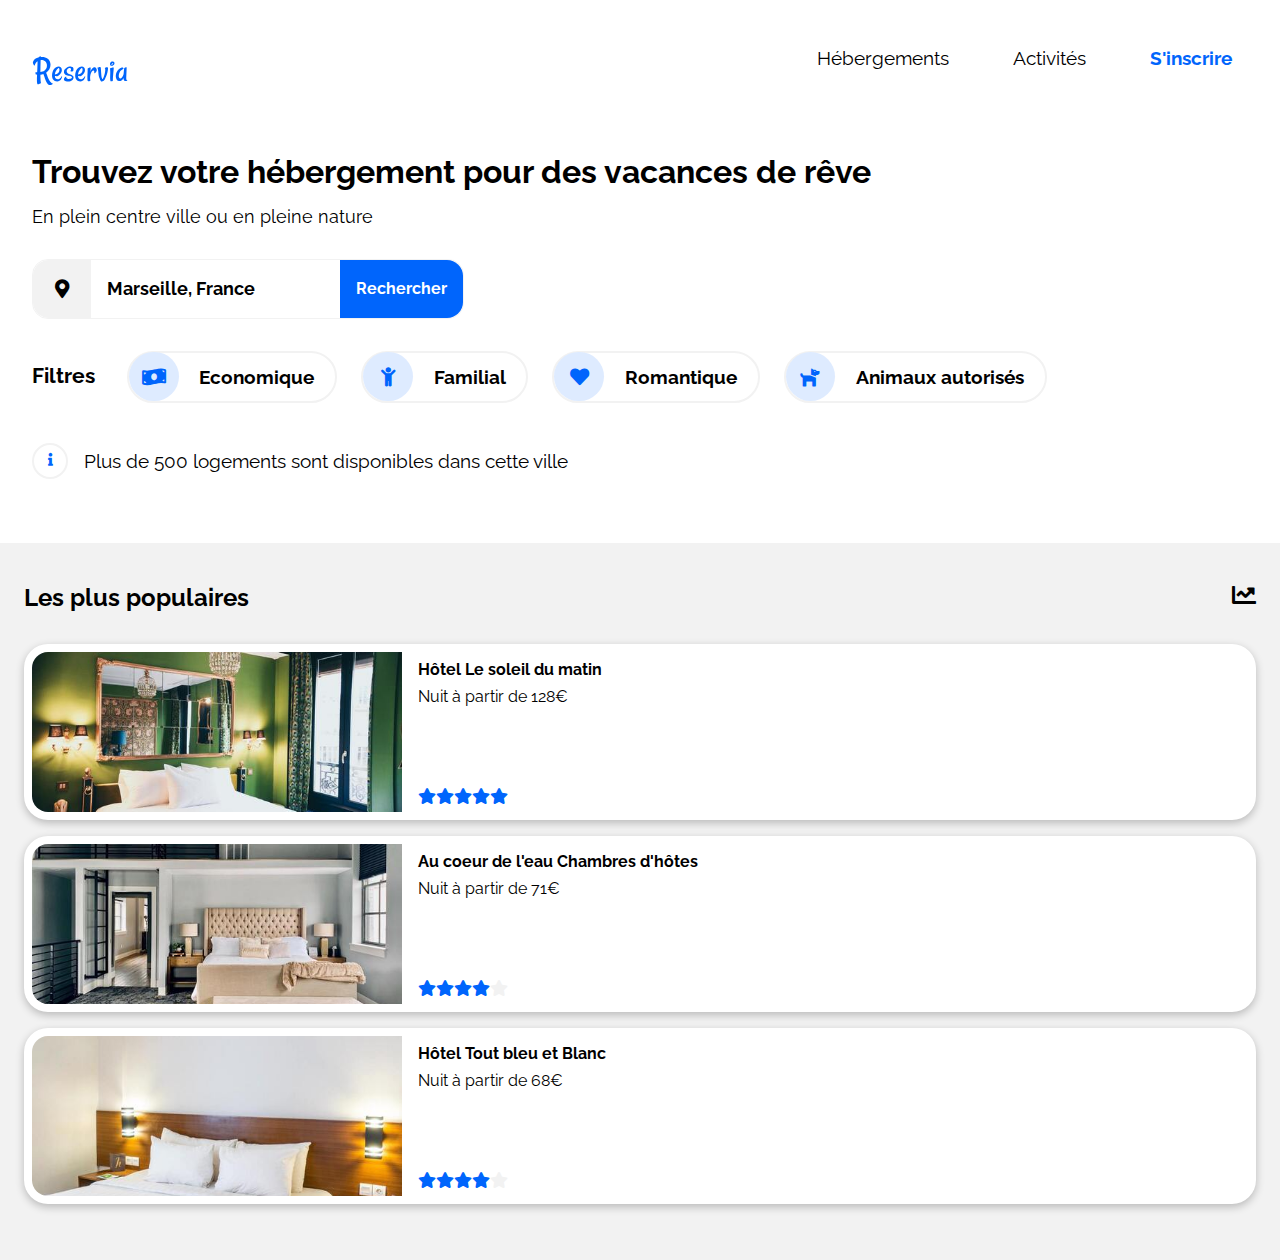
==== index.html @ 97e9d7d3 "header les plus populaires ok mobile pc" ====
<!DOCTYPE html>
<html lang="fr">

<head>
    <meta charset="UTF-8">
    <meta name="viewport" content="width=device-width, initial-scale=1.0">
    <link rel="preconnect" href="https://fonts.gstatic.com">
    <link href="https://fonts.googleapis.com/css2?family=Raleway:wght@400;500;600;700;800&display=swap"
        rel="stylesheet">
    <link rel="stylesheet" href="https://use.fontawesome.com/releases/v5.15.3/css/all.css">
    <link rel="stylesheet" href="./assets/css/style.css">
    <link rel="stylesheet" href="./assets/css/mobile.css">
    <link rel="stylesheet" href="./assets/css/desktop.css">
    <title>Reservia</title>
</head>

<body>
    <header id="headerSection">
        <nav>
            <ul>
                <li class="navUn"><a href="#"><img src="./assets/img/logo/Reservia.svg" alt="Logo Reservia"></a></li>
                <li class="navDeux"><a href="#">S'inscrire</a></li>
                <li class="navTrois"><a href="#hebergements">Hébergements</a></li>
                <li class="navQuatre"><a href="#activités">Activités</a></li>
            </ul>
        </nav>
    </header>
    <main>
        <section id="searchSection">
            <header>
                <h1>Trouvez votre hébergement pour des vacances de rêve</h1>
                <p>En plein centre ville ou en pleine nature</p>
            </header>
            <form id="searchBar">
                <div id="borderSearchBar">
                    <div id="mapButton">
                        <i class="fas fa-map-marker-alt"></i>
                    </div>
                    <input type="text" id="maRecherche" name="q" placeholder="Marseille, France"
                        aria-label="Rechercher des logements sur le site">
                    <div id="searchButton">
                        <i class="fas fa-search"></i>
                    </div>
                </div>
            </form>
            <div id="containerFilters">
                <ul id="categoryFilters">
                    <li id="filterTitle">Filtres</li>
                    <li><a href="#">
                            <div class="wrapperIcone"><i class="fas fa-money-bill-wave"></i></div>
                            <div class="wrapperFiltre">Economique</div>
                        </a></li>
                    <li><a href="#">
                            <div class="wrapperIcone"><i class="fas fa-child"></i></div>
                            <div class="wrapperFiltre">Familial</div>
                        </a></li>
                    <li><a href="#">
                            <div class="wrapperIcone"><i class="fas fa-heart"></i></div>
                            <div class="wrapperFiltre">Romantique</div>
                        </a></li>
                    <li><a href="#">
                            <div class="wrapperIcone"><i class="fas fa-dog"></i></div>
                            <div class="wrapperFiltre">Animaux autorisés</div>
                        </a></li>
                </ul>
            </div>
            <div id="containerInfo">
                <div id="wrapperInfo"><i class="fas fa-info"></i></div>
                <aside id="asideFilter">Plus de 500 logements sont disponibles dans cette ville</aside>
            </div>
        </section>
        <aside id="popularSection">
            <header>
                <h2>Les plus populaires</h2>
                <i class="fas fa-chart-line"></i>
            </header>
            <div id="figurePopular">
                <a href="#">
                    <figure>
                        <img src="./assets/img/hebergements/4_small/popular1.jpg" alt="Hôtel Le soleil du matin">
                        <figcaption class="wrapperTotal">
                            <div class="wrapperFigureInfo">
                                <span>Hôtel Le soleil du matin</span>
                                <p>Nuit à partir de 128€</p>
                            </div>
                            <div class="starPopular">
                                <i class="fas fa-star"></i>
                                <i class="fas fa-star"></i>
                                <i class="fas fa-star"></i>
                                <i class="fas fa-star"></i>
                                <i class="fas fa-star"></i>
                            </div>
                        </figcaption>
                    </figure>
                </a>
                <a href="#">
                    <figure>
                        <img src="./assets/img/hebergements/4_small/popular2.jpg"
                            alt="Au coeur de l'eau Chambres d'hôtes">
                        <figcaption class="wrapperTotal">
                            <div class="wrapperFigureInfo">
                                <span>Au coeur de l'eau Chambres d'hôtes</span>
                                <p>Nuit à partir de 71€</p>
                            </div>
                            <div class="starPopular">
                                <i class="fas fa-star"></i>
                                <i class="fas fa-star"></i>
                                <i class="fas fa-star"></i>
                                <i class="fas fa-star"></i>
                                <i class="fas fa-star disabled"></i>
                            </div>
                        </figcaption>
                    </figure>
                </a>
                <a href="#">
                    <figure>
                        <img src="./assets/img/hebergements/4_small/popular3.jpg" alt="Hôtel Tout bleu et Blanc">
                        <figcaption class="wrapperTotal">
                            <div class="wrapperFigureInfo">
                                <span>Hôtel Tout bleu et Blanc</span>
                                <p>Nuit à partir de 68€</p>
                            </div>
                            <div class="starPopular">
                                <i class="fas fa-star"></i>
                                <i class="fas fa-star"></i>
                                <i class="fas fa-star"></i>
                                <i class="fas fa-star"></i>
                                <i class="fas fa-star disabled"></i>
                            </div>
                        </figcaption>
                    </figure>
                </a>
            </div>
        </aside>
        <!--<section id="hostingSection">
            <header>
                <h2>Hébergements à Marseille</h2>
            </header>
            <div id="figureHosting">
                <a href="#">
                    <figure>
                        <img src="./assets/img/hebergements/4_small/hosting1.jpg" alt="Auberge la Cannebière">
                        <figcaption>

                        </figcaption>
                    </figure>
                </a>
                <a href="#">
                    <figure>
                        <img src="./assets/img/hebergements/4_small/hosting2.jpg" alt="Hôtel du port">
                        <figcaption>
                            
                        </figcaption>
                    </figure>
                </a>
                <a href="#">
                    <figure>
                        <img src="./assets/img/hebergements/4_small/hosting3.jpg" alt="Hôtel Les mouettes">
                        <figcaption>
                            
                        </figcaption>
                    </figure>
                </a>
                <a href="#">
                    <figure>
                        <img src="./assets/img/hebergements/4_small/hosting4.jpg" alt="Hôtel de la mer">
                        <figcaption>
                            
                        </figcaption>
                    </figure>
                </a>
                <a href="#">
                    <figure>
                        <img src="./assets/img/hebergements/4_small/hosting5.jpg" alt="Auberge Le Panier">
                        <figcaption>
                            
                        </figcaption>
                    </figure>
                </a>
                <a href="#">
                    <figure>
                        <img src="./assets/img/hebergements/4_small/hosting6.jpg" alt="Hôtel chez Amina">
                        <figcaption>
                            
                        </figcaption>
                    </figure>
                </a>
            </div>
            <p>Afficher plus</p>
        </section>-->
    </main>
</body>

</html>
---- assets/css/style.css ----
* {
    font-family: 'Raleway', sans-serif;
    margin: 0;
    padding: 0;
}
---- assets/css/mobile.css ----
/* Appareils avec une résolution de 768 pixels ou moins */

@media only screen and (max-width: 768px) {

    /*headerSection*/

    header ul {
        display: flex;
        flex-wrap: wrap;
        list-style: none;
    }

    header li {
        font-size: 1.2rem;
    }

     a {
        text-decoration: none;
        color: black;
    }

    .navUn {
        width: 50%;

    }

    .navDeux {
        width: 50%;
        display: flex;
        align-items: center;
        justify-content: flex-end;

    }

    .navTrois {
        width: 50%;
        display: flex;
        justify-content: center;
        padding: 1rem 0;
        border-bottom: 3px solid #F2F2F2;
    }

    .navQuatre {
        width: 50%;
        display: flex;
        justify-content: center;
        padding: 1rem 0;
        border-bottom: 3px solid #F2F2F2;
    }

    .navUn img {
        padding: 1rem 0 1rem 1rem;
    }

    .navDeux a {
        color: #0065FC;
        font-weight: bold;
        padding: 1rem;
    }

    .navTrois a {
        color: black;
    }

    .navTrois a:hover {
        color: #0065FC;
    }

    .navQuatre a {
        color: black;
    }

    .navQuatre a:hover {
        color: #0065FC;
    }

    .navTrois:hover {
        color: #0065FC;
        border-bottom: 3px solid #0065FC;
    }

    .navQuatre:hover {
        color: #0065FC;
        border-bottom: 3px solid #0065FC;
    }

    /*searchSection*/

    #searchSection {
        padding: 2.5rem 1.5rem;
    }

    #searchSection p {
        padding-top: 1rem;
        padding-bottom: 2rem;
        font-size: 1.4rem;
    }
 
    #searchBar {
        padding: 1rem 0;
  }

    #borderSearchBar {
        display: flex;
        border: 1px solid #F2F2F2;
        border-radius: 1rem;
  }

    input {
        padding: 1rem;
        font-size: 1.1rem;
        font-weight: bold;
        width: 100%;
        border: none;
  }

    input::placeholder {
        color: black;
  }

    i {
        font-size: 1.2rem;
  }

    #searchButton {
        background-color: #0065FC;
        min-width: 3.6rem;
        height: 3.6rem;
        border-radius: 1rem;
        display: flex;
        justify-content: center;
        align-items: center;
  }

    .fa-search {
        color: white;
  }

    #mapButton {
        background-color: #F2F2F2;
        min-width: 3.6rem;
        height: 3.6rem;
        border-radius: 1rem 0rem 0rem 1rem;
        display: flex;
        justify-content: center;
        align-items: center;
  }

    /*containerFilters*/

    #filterTitle {
        font-weight: bold;
        font-size: 1.3rem;
        padding: 2rem 0;
        width: 100%;
      }
    
      #categoryFilters {
        display: flex;
        flex-wrap: wrap;
      }

      #containerFilters ul {
          list-style: none;
      }
    
      #categoryFilters li a {
        display: flex;
        align-items: center;
        height: 3rem;
        margin-bottom: 1rem;
        margin-right: 1.5rem;
        border: 2px solid #F2F2F2;
        border-radius: 3rem;
      }
    
      .wrapperIcone {
        background-color: #DEEBFF;
        border-radius: 3rem;
        min-width: 3.1rem;
        height: 3.1rem;
        display: flex;
        align-items: center;
        justify-content: center;
      }
    
      .wrapperFiltre {
        font-size: 1.2rem;
        font-weight: bold;
        display: flex;
        justify-content: center;
        align-items: center;
        padding: 0 1.3rem; 
        color: black;
      }
    
      #categoryFilters li a:hover {
        background-color: #DEEBFF;
        transition-duration: 0.5s;
        border: 2px solid #DEEBFF;
      }
    
      #categoryFilters i {
        color: #0065FC;
      }

      /*containerInfo*/
    
      .fa-info {
        color: #0065FC;
        font-size: 0.8rem;
      }
    
      #containerInfo {
        display: flex;
        padding: 1.5rem 0;
        align-items: center;
      }
    
      #wrapperInfo {
        border: solid 2px #F2F2F2;
        min-width: 2rem;
        height: 2rem;
        border-radius: 2rem;
        display: flex;
        justify-content: center;
        align-items: center;
      }
    
      #asideFilter {
        padding-left: 1rem;
        font-size: 1.2rem;
      }
    
      /*popularSection*/

      #popularSection {
        background-color: #F2F2F2;
        padding: 2.5rem 1.5rem;
      }

      #popularSection header {
        display: flex;
        justify-content: space-between;
        margin-bottom: 2rem;
      }

      #popularSection header i {
        font-size: 1.5rem;
      }

      #figurePopular {
        display: flex;
        flex-direction: column;
      }

      #figurePopular img {
        width: 30%;
        object-fit: cover;
        margin: 0.5rem 0 0.5rem 0.5rem;
        border-radius: 1rem 0 0 1rem;
      }

      #figurePopular figure {
        background-color: white;
        display: flex;
        margin-bottom: 1rem;
        height: 11rem;
        border-radius: 1.5rem;
        box-shadow: rgba(0, 0, 0, 0.24) 0px 3px 8px;
      }

      .wrapperFigureInfo {
        display: flex;
        flex-direction: column;
      }

      .wrapperFigureInfo span {
        padding-bottom: 0.5rem;
        font-weight: bold;
      }

      .starPopular {
        display: flex;
        flex-wrap: wrap;
      }

      .wrapperTotal {
        display: flex;
        flex-direction: column;
        justify-content: space-between;
        padding: 1rem;
      }

      .fa-star {
        color: #0065FC;
        font-size: 1rem;
      }

      .disabled {
        color: #F2F2F2;
      }

      /*hostingSection*/

      #hostingSection {
        padding: 2.5rem 1.5rem;
      }

      #hostingSection header {
        padding-bottom: 2rem;
      }

      #figureHosting {
        display: flex;
        flex-direction: column;
      }

}
---- assets/css/desktop.css ----
/* Appareils avec une résolution de 768 pixels ou plus */

@media only screen and (min-width: 769px) {

    /*headerSection*/

    header ul {
        display: flex;
    }

    header li {
        font-size: 1.2rem;
    }

    a {
        text-decoration: none;
        color: black;
    }

    .navUn {
        flex-grow: 1;
        padding-top: 2rem;
        padding-left: 2rem;
    }

    .navDeux {
        display: flex;
        align-items: center;
        justify-content: flex-end;
        order: 20;
        border-top: 3px solid white;
    }

    .navTrois {
        display: flex;
        justify-content: center;
        align-items: center;
        border-top: 3px solid white;
    }

    .navQuatre {
        display: flex;
        justify-content: center;
        align-items: center;
        border-top: 3px solid white;
    }

    .navUn img {
        padding: 1rem 0;
    }

    .navDeux a {
        color: #0065FC;
        font-weight: bold;
        padding: 0 3rem 0 2rem;
    }

    .navTrois a {
        color: black;
        padding: 0 2rem;
    }

    .navQuatre a {
        color: black;
        padding: 0 2rem;
    }

    .navTrois a:hover {
        color: #0065FC;
    }

    .navQuatre a:hover {
        color: #0065FC;
    }

    .navTrois:hover {
        border-top: 3px solid #0065FC;
    }

    .navQuatre:hover {
        border-top: 3px solid #0065FC;
    }

    /*searchSection*/

    #searchSection {
        padding: 2.5rem 2rem;
    }

    #searchSection p {
        padding-top: 1rem;
        padding-bottom: 1rem;
        font-size: 1.1rem;
    }
 
    #searchBar {
        padding: 1rem 0;
  }

    #borderSearchBar {
        display: flex;
        border: 1px solid #F2F2F2;
        border-radius: 1rem;
        width: fit-content;
  }

    input {
        padding: 1rem;
        font-size: 1.1rem;
        font-weight: bold;
        border: none;
  }

    input::placeholder {
        color: black;
  }

    i {
        font-size: 1.2rem;
  }

    #searchButton {
        background-color: #0065FC;
        border-radius: 0 1rem 1rem 0;
        display: flex;
        justify-content: center;
        align-items: center;
  }

    #searchButton:after {
        content: 'Rechercher';
        padding: 0 1rem;
        color: white;
        font-weight: bold;
}

    .fa-search {
        display: none;
  }

    #mapButton {
        background-color: #F2F2F2;
        min-width: 3.6rem;
        height: 3.6rem;
        border-radius: 1rem 0rem 0rem 1rem;
        display: flex;
        justify-content: center;
        align-items: center;
  }

    /*containerFilters*/

    #filterTitle {
        font-weight: bold;
        font-size: 1.3rem;
        padding-right: 2rem;
        padding-top: 0.8rem;
      }
    
      #categoryFilters {
        display: flex;
        flex-wrap: wrap;
        padding-top: 1rem;
      }

      #containerFilters ul {
          list-style: none;
      }
    
      #categoryFilters li a {
        display: flex;
        align-items: center;
        height: 3rem;
        margin-right: 1.5rem;
        margin-bottom: 1rem;
        border: 2px solid #F2F2F2;
        border-radius: 3rem;
      }
    
      .wrapperIcone {
        background-color: #DEEBFF;
        border-radius: 3rem;
        min-width: 3.1rem;
        height: 3.1rem;
        display: flex;
        align-items: center;
        justify-content: center;
      }
    
      .wrapperFiltre {
        font-size: 1.2rem;
        font-weight: bold;
        display: flex;
        justify-content: center;
        align-items: center;
        padding: 0 1.3rem; 
        color: black;
      }
    
      #categoryFilters li a:hover {
        background-color: #DEEBFF;
        transition-duration: 0.5s;
        border: 2px solid #DEEBFF;
      }
    
      #categoryFilters i {
        color: #0065FC;
      }

      /*containerInfo*/
    
      .fa-info {
        color: #0065FC;
        font-size: 0.8rem;
      }
    
      #containerInfo {
        display: flex;
        padding: 1.5rem 0;
        align-items: center;
      }
    
      #wrapperInfo {
        border: solid 2px #F2F2F2;
        min-width: 2rem;
        height: 2rem;
        border-radius: 2rem;
        display: flex;
        justify-content: center;
        align-items: center;
      }
    
      #asideFilter {
        padding-left: 1rem;
        font-size: 1.2rem;
      }
    
      /*popularSection*/

      #popularSection {
        background-color: #F2F2F2;
        padding: 2.5rem 1.5rem;
      }

      #popularSection header {
        display: flex;
        justify-content: space-between;
        margin-bottom: 2rem;
      }

      #popularSection header i {
        font-size: 1.5rem;
      }

      #figurePopular {
        display: flex;
        flex-direction: column;
      }

      #figurePopular img {
        width: 30%;
        object-fit: cover;
        margin: 0.5rem 0 0.5rem 0.5rem;
        border-radius: 1rem 0 0 1rem;
      }

      #figurePopular figure {
        background-color: white;
        display: flex;
        margin-bottom: 1rem;
        height: 11rem;
        border-radius: 1.5rem;
        box-shadow: rgba(0, 0, 0, 0.24) 0px 3px 8px;
      }

      .wrapperFigureInfo {
        display: flex;
        flex-direction: column;
      }

      .wrapperFigureInfo span {
        padding-bottom: 0.5rem;
        font-weight: bold;
      }

      .starPopular {
        display: flex;
        flex-wrap: wrap;
      }

      .wrapperTotal {
        display: flex;
        flex-direction: column;
        justify-content: space-between;
        padding: 1rem;
      }

      .fa-star {
        color: #0065FC;
        font-size: 1rem;
      }

      .disabled {
        color: #F2F2F2;
      }

}
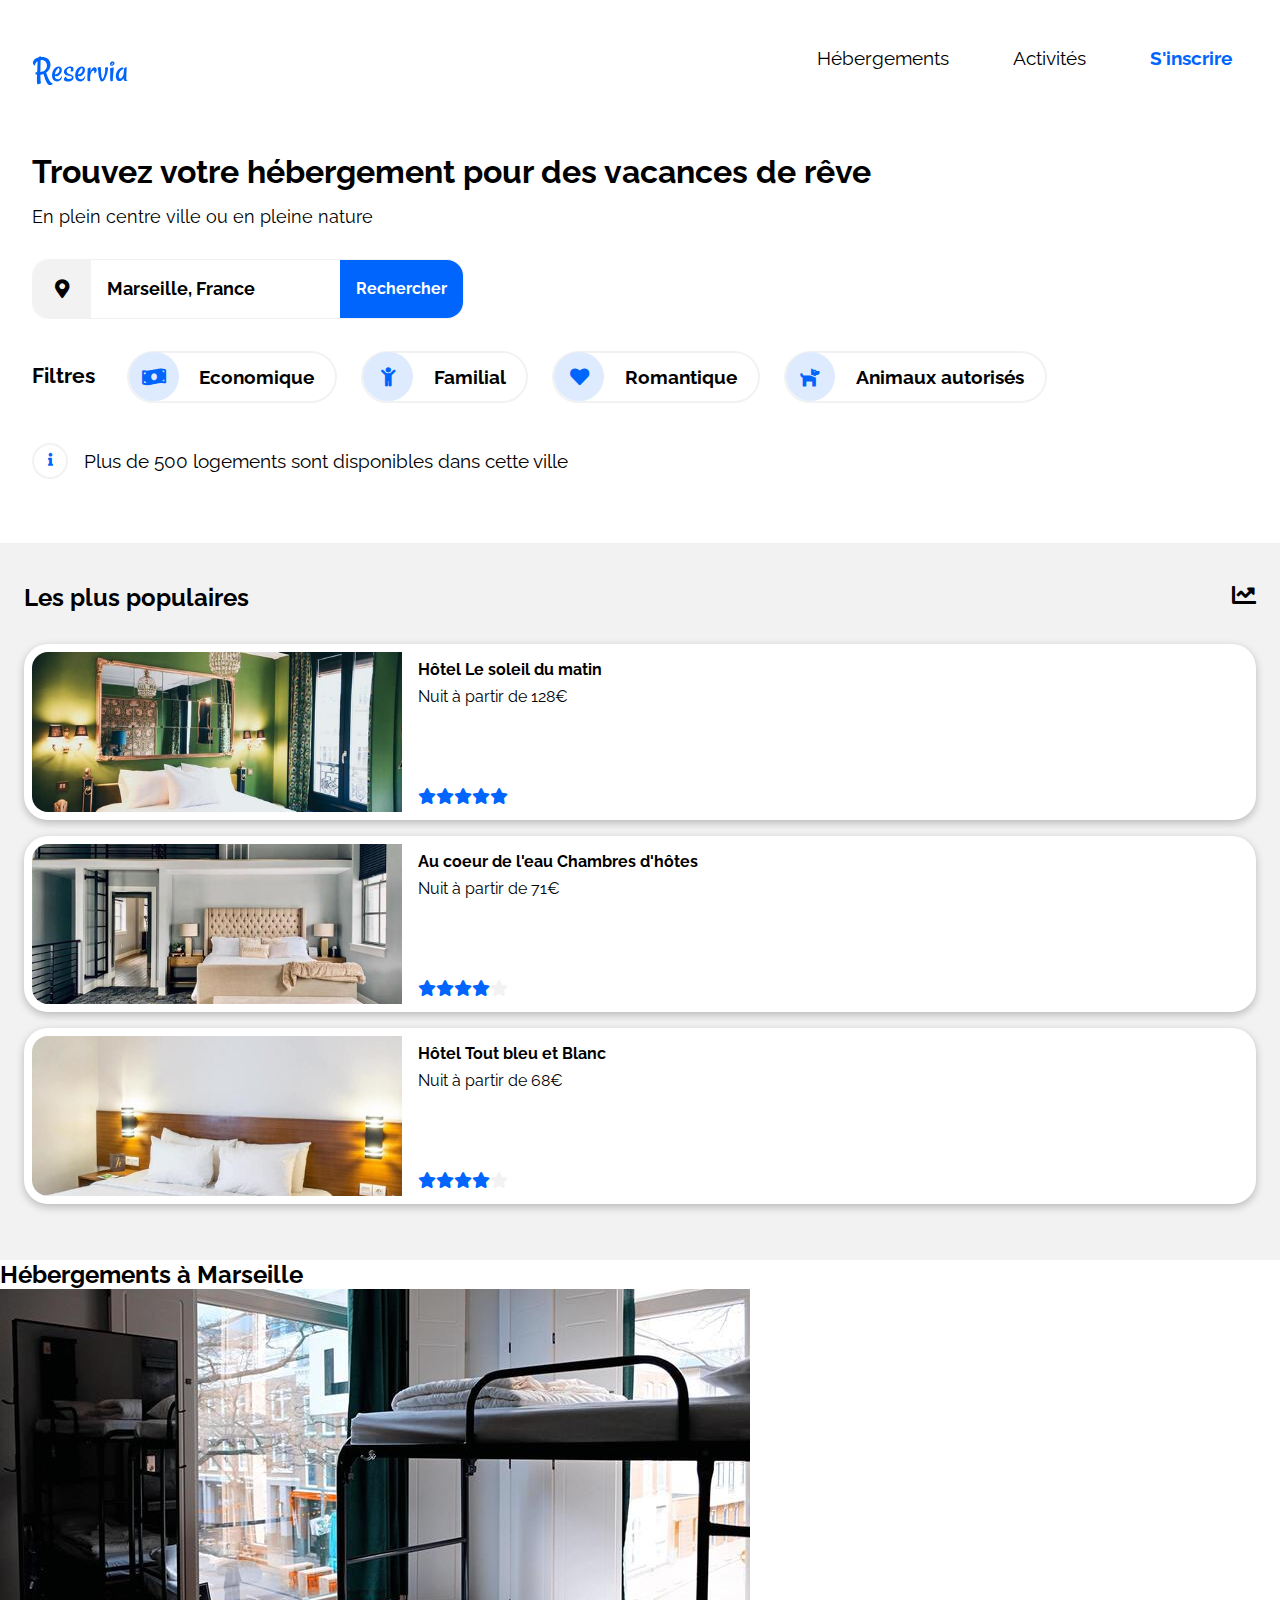
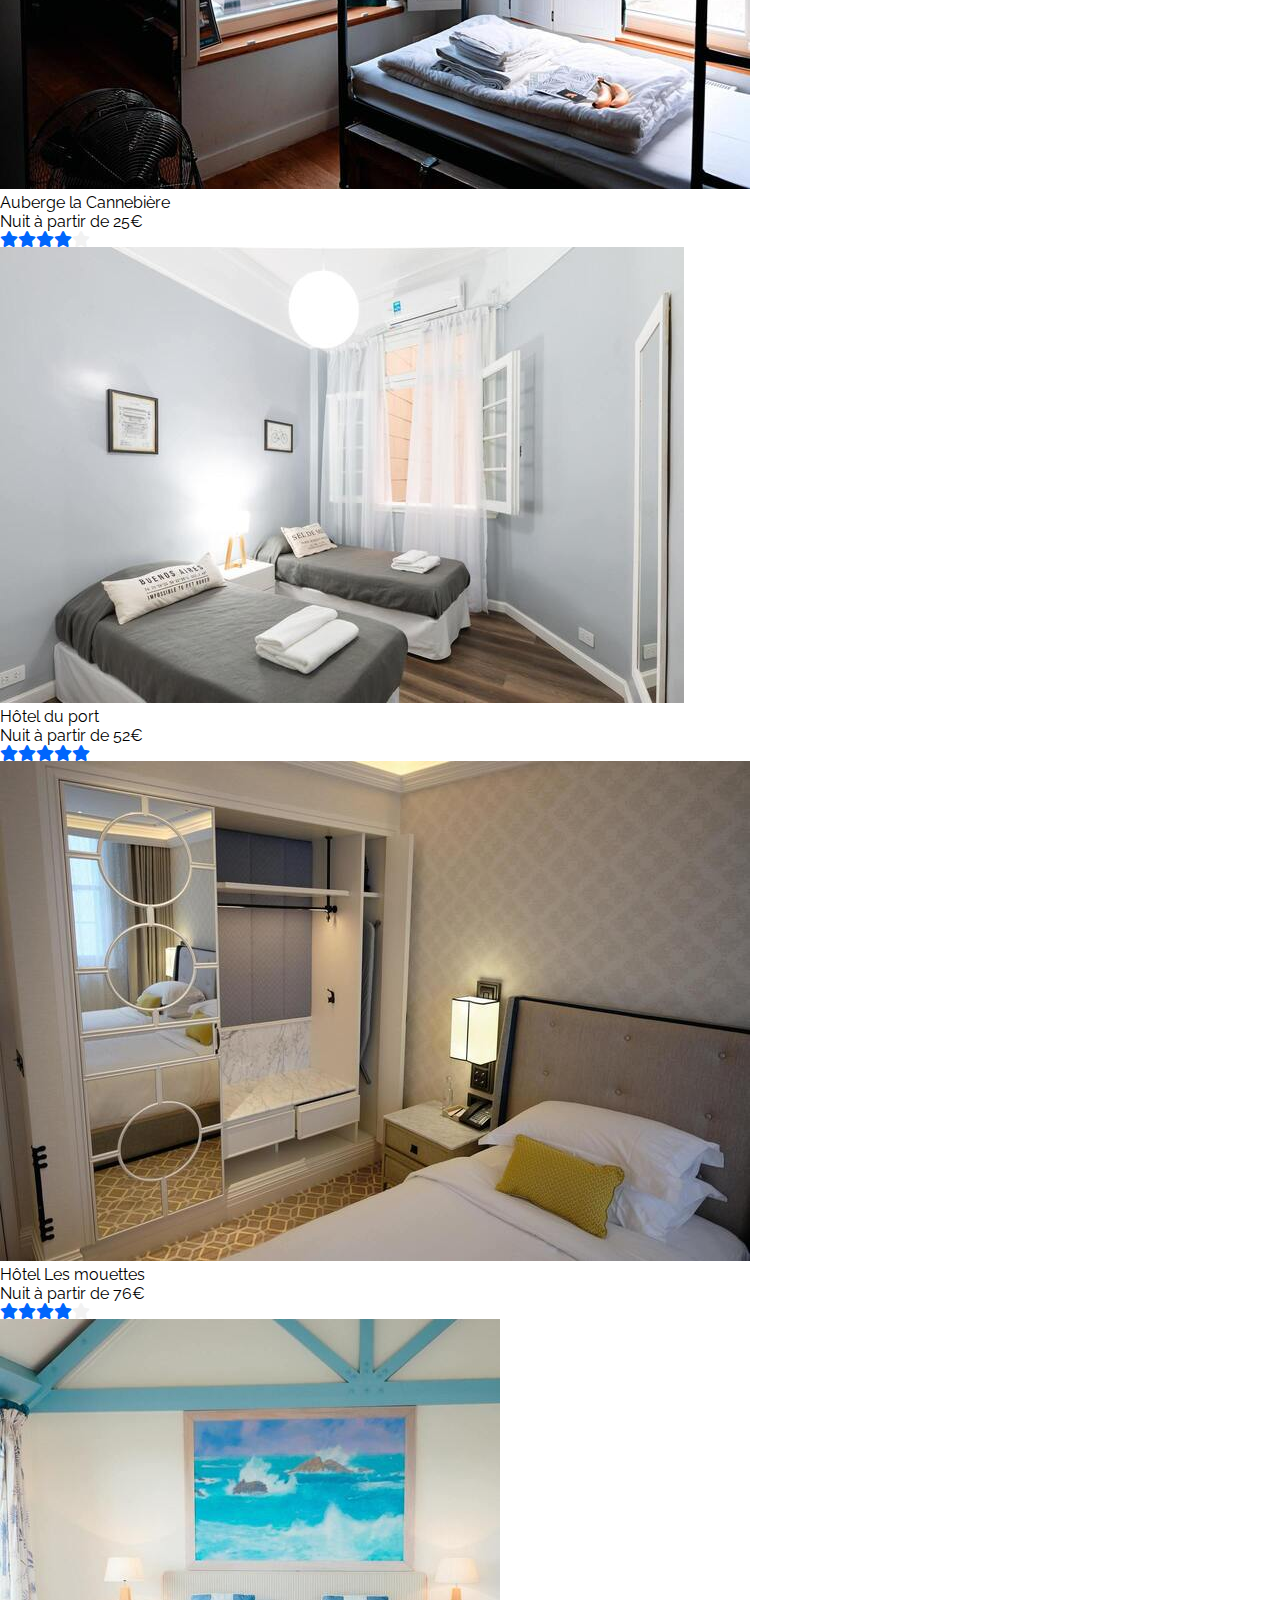
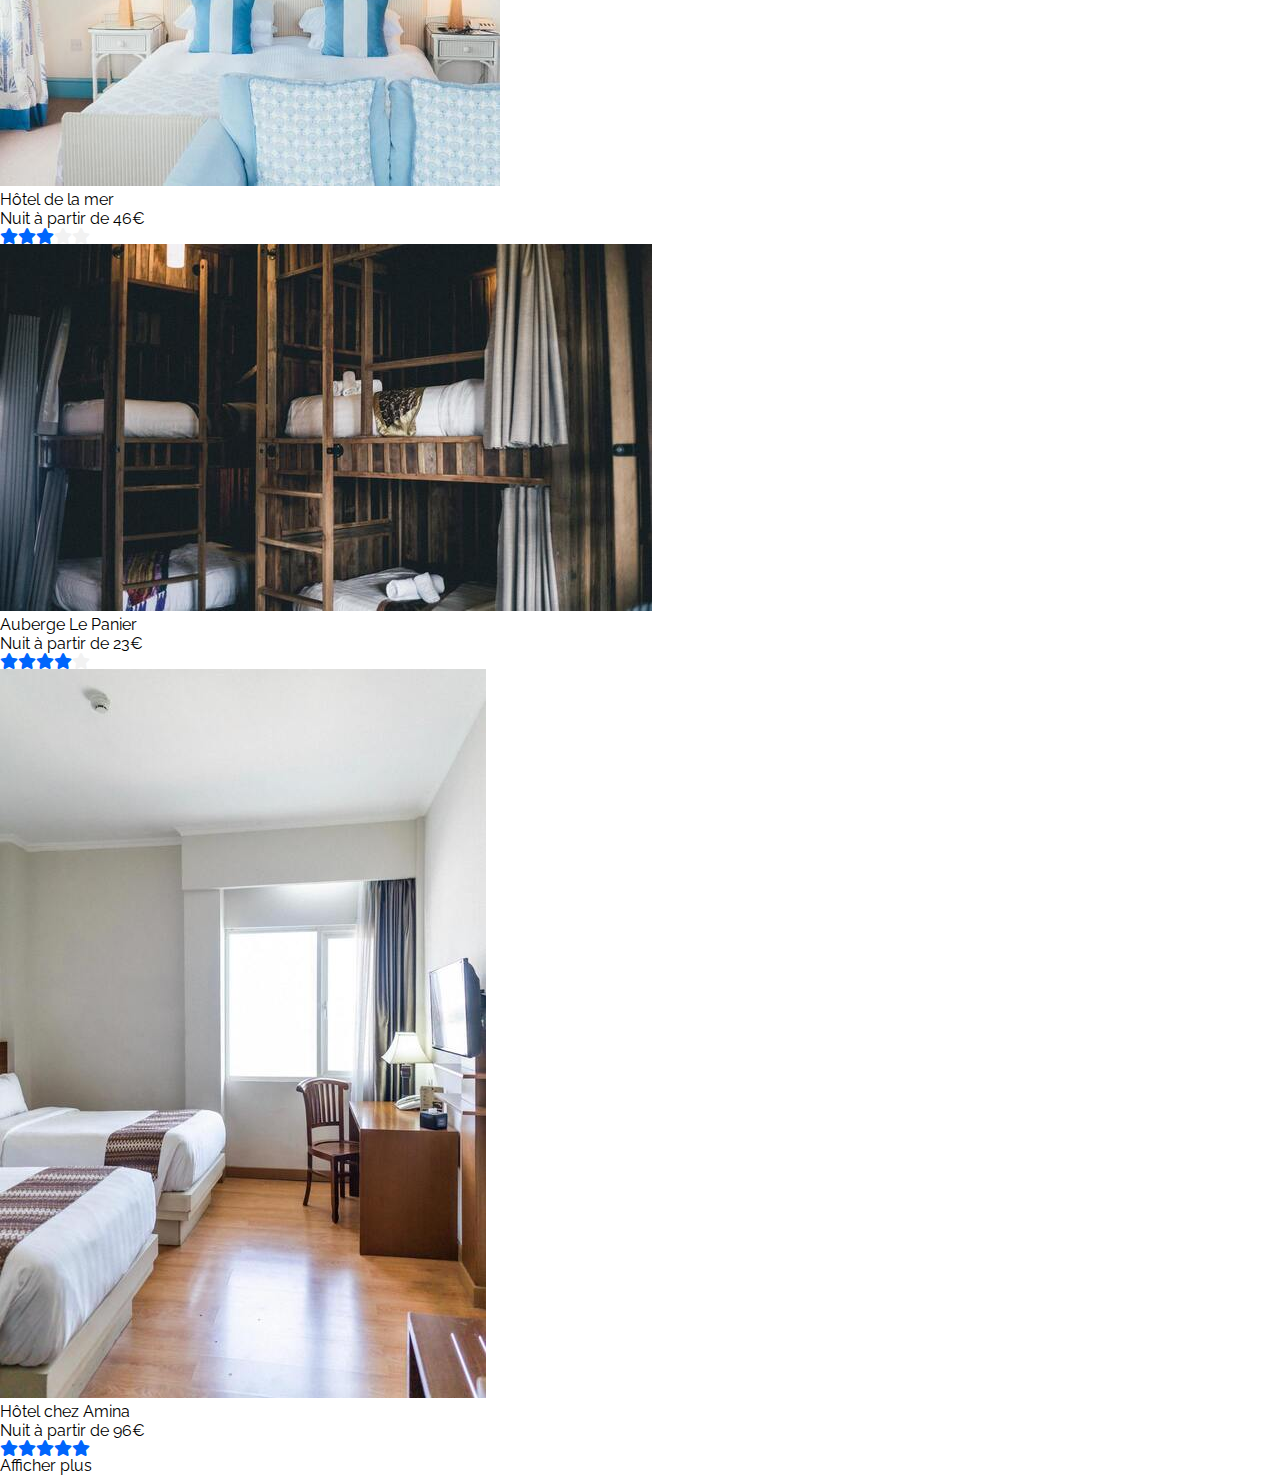
==== commit 1b02b14c: "Hebergements Marseille Mobile ok + ancres ok" ====
--- a/index.html
+++ b/index.html
@@ -132,62 +132,110 @@
                 </a>
             </div>
         </aside>
-        <!--<section id="hostingSection">
+        <section id="hostingSection">
             <header>
-                <h2>Hébergements à Marseille</h2>
+                <h2 id="hebergements">Hébergements à Marseille</h2>
             </header>
             <div id="figureHosting">
                 <a href="#">
                     <figure>
                         <img src="./assets/img/hebergements/4_small/hosting1.jpg" alt="Auberge la Cannebière">
                         <figcaption>
-
-                        </figcaption>
-                    </figure>
-                </a>
-                <a href="#">
-                    <figure>
-                        <img src="./assets/img/hebergements/4_small/hosting2.jpg" alt="Hôtel du port">
-                        <figcaption>
-                            
-                        </figcaption>
-                    </figure>
-                </a>
-                <a href="#">
-                    <figure>
-                        <img src="./assets/img/hebergements/4_small/hosting3.jpg" alt="Hôtel Les mouettes">
-                        <figcaption>
-                            
-                        </figcaption>
-                    </figure>
-                </a>
-                <a href="#">
-                    <figure>
-                        <img src="./assets/img/hebergements/4_small/hosting4.jpg" alt="Hôtel de la mer">
-                        <figcaption>
-                            
-                        </figcaption>
-                    </figure>
-                </a>
-                <a href="#">
-                    <figure>
-                        <img src="./assets/img/hebergements/4_small/hosting5.jpg" alt="Auberge Le Panier">
-                        <figcaption>
-                            
-                        </figcaption>
-                    </figure>
-                </a>
-                <a href="#">
-                    <figure>
-                        <img src="./assets/img/hebergements/4_small/hosting6.jpg" alt="Hôtel chez Amina">
-                        <figcaption>
-                            
+                                <span>Auberge la Cannebière</span>
+                                <p>Nuit à partir de 25€</p>
+                            <div class="starPopular">
+                                <i class="fas fa-star"></i>
+                                <i class="fas fa-star"></i>
+                                <i class="fas fa-star"></i>
+                                <i class="fas fa-star"></i>
+                                <i class="fas fa-star disabled"></i>
+                            </div>
+                        </figcaption>
+                    </figure>
+                </a>
+                <a href="#">
+                    <figure>
+                        <img src="./assets/img/hebergements/4_small/hosting2.jpg" alt="Auberge la Cannebière">
+                        <figcaption>
+                                <span>Hôtel du port</span>
+                                <p>Nuit à partir de 52€</p>
+                            <div class="starPopular">
+                                <i class="fas fa-star"></i>
+                                <i class="fas fa-star"></i>
+                                <i class="fas fa-star"></i>
+                                <i class="fas fa-star"></i>
+                                <i class="fas fa-star"></i>
+                            </div>
+                        </figcaption>
+                    </figure>
+                </a>
+                <a href="#">
+                    <figure>
+                        <img src="./assets/img/hebergements/4_small/hosting3.jpg" alt="Auberge la Cannebière">
+                        <figcaption>
+                                <span>Hôtel Les mouettes</span>
+                                <p>Nuit à partir de 76€</p>
+                            <div class="starPopular">
+                                <i class="fas fa-star"></i>
+                                <i class="fas fa-star"></i>
+                                <i class="fas fa-star"></i>
+                                <i class="fas fa-star"></i>
+                                <i class="fas fa-star disabled"></i>
+                            </div>
+                        </figcaption>
+                    </figure>
+                </a>
+                <a href="#">
+                    <figure>
+                        <img src="./assets/img/hebergements/4_small/hosting4.jpg" alt="Auberge la Cannebière">
+                        <figcaption>
+                                <span>Hôtel de la mer</span>
+                                <p>Nuit à partir de 46€</p>
+                            <div class="starPopular">
+                                <i class="fas fa-star"></i>
+                                <i class="fas fa-star"></i>
+                                <i class="fas fa-star"></i>
+                                <i class="fas fa-star disabled"></i>
+                                <i class="fas fa-star disabled"></i>
+                            </div>
+                        </figcaption>
+                    </figure>
+                </a>
+                <a href="#">
+                    <figure>
+                        <img src="./assets/img/hebergements/4_small/hosting5.jpg" alt="Auberge la Cannebière">
+                        <figcaption>
+                                <span>Auberge Le Panier</span>
+                                <p>Nuit à partir de 23€</p>
+                            <div class="starPopular">
+                                <i class="fas fa-star"></i>
+                                <i class="fas fa-star"></i>
+                                <i class="fas fa-star"></i>
+                                <i class="fas fa-star"></i>
+                                <i class="fas fa-star disabled"></i>
+                            </div>
+                        </figcaption>
+                    </figure>
+                </a>
+                <a href="#">
+                    <figure>
+                        <img src="./assets/img/hebergements/4_small/hosting6.jpg" alt="Auberge la Cannebière">
+                        <figcaption>
+                                <span>Hôtel chez Amina</span>
+                                <p>Nuit à partir de 96€</p>
+                            <div class="starPopular">
+                                <i class="fas fa-star"></i>
+                                <i class="fas fa-star"></i>
+                                <i class="fas fa-star"></i>
+                                <i class="fas fa-star"></i>
+                                <i class="fas fa-star"></i>
+                            </div>
                         </figcaption>
                     </figure>
                 </a>
             </div>
             <p>Afficher plus</p>
-        </section>-->
+        </section>
     </main>
 </body>
 
--- a/assets/css/mobile.css
+++ b/assets/css/mobile.css
@@ -316,4 +316,37 @@
         flex-direction: column;
       }
 
+      #figureHosting figure {
+        display: flex;
+        flex-direction: column;
+        height: 14rem;
+        border-radius: 1rem;
+        box-shadow: rgb(0 0 0 / 24%) 0px 3px 8px;
+        margin-bottom: 1rem;
+      }
+
+      #figureHosting img {
+        height: 60%;
+        object-fit: cover;
+        margin: 0.3rem;
+        border-radius: 1rem 1rem 0 0;
+      }
+
+      #figureHosting figcaption {
+        display: flex;
+        flex-direction: column;
+        height: 30%;
+        justify-content: space-between;
+        padding: 0 0.5rem;
+      }
+
+      #figureHosting figcaption span {
+        font-weight: bold;
+      }
+
+      #hostingSection p:last-child {
+        margin: 1rem 0;
+        font-weight: bold;
+        font-size: 1.2rem;
+      }
 }
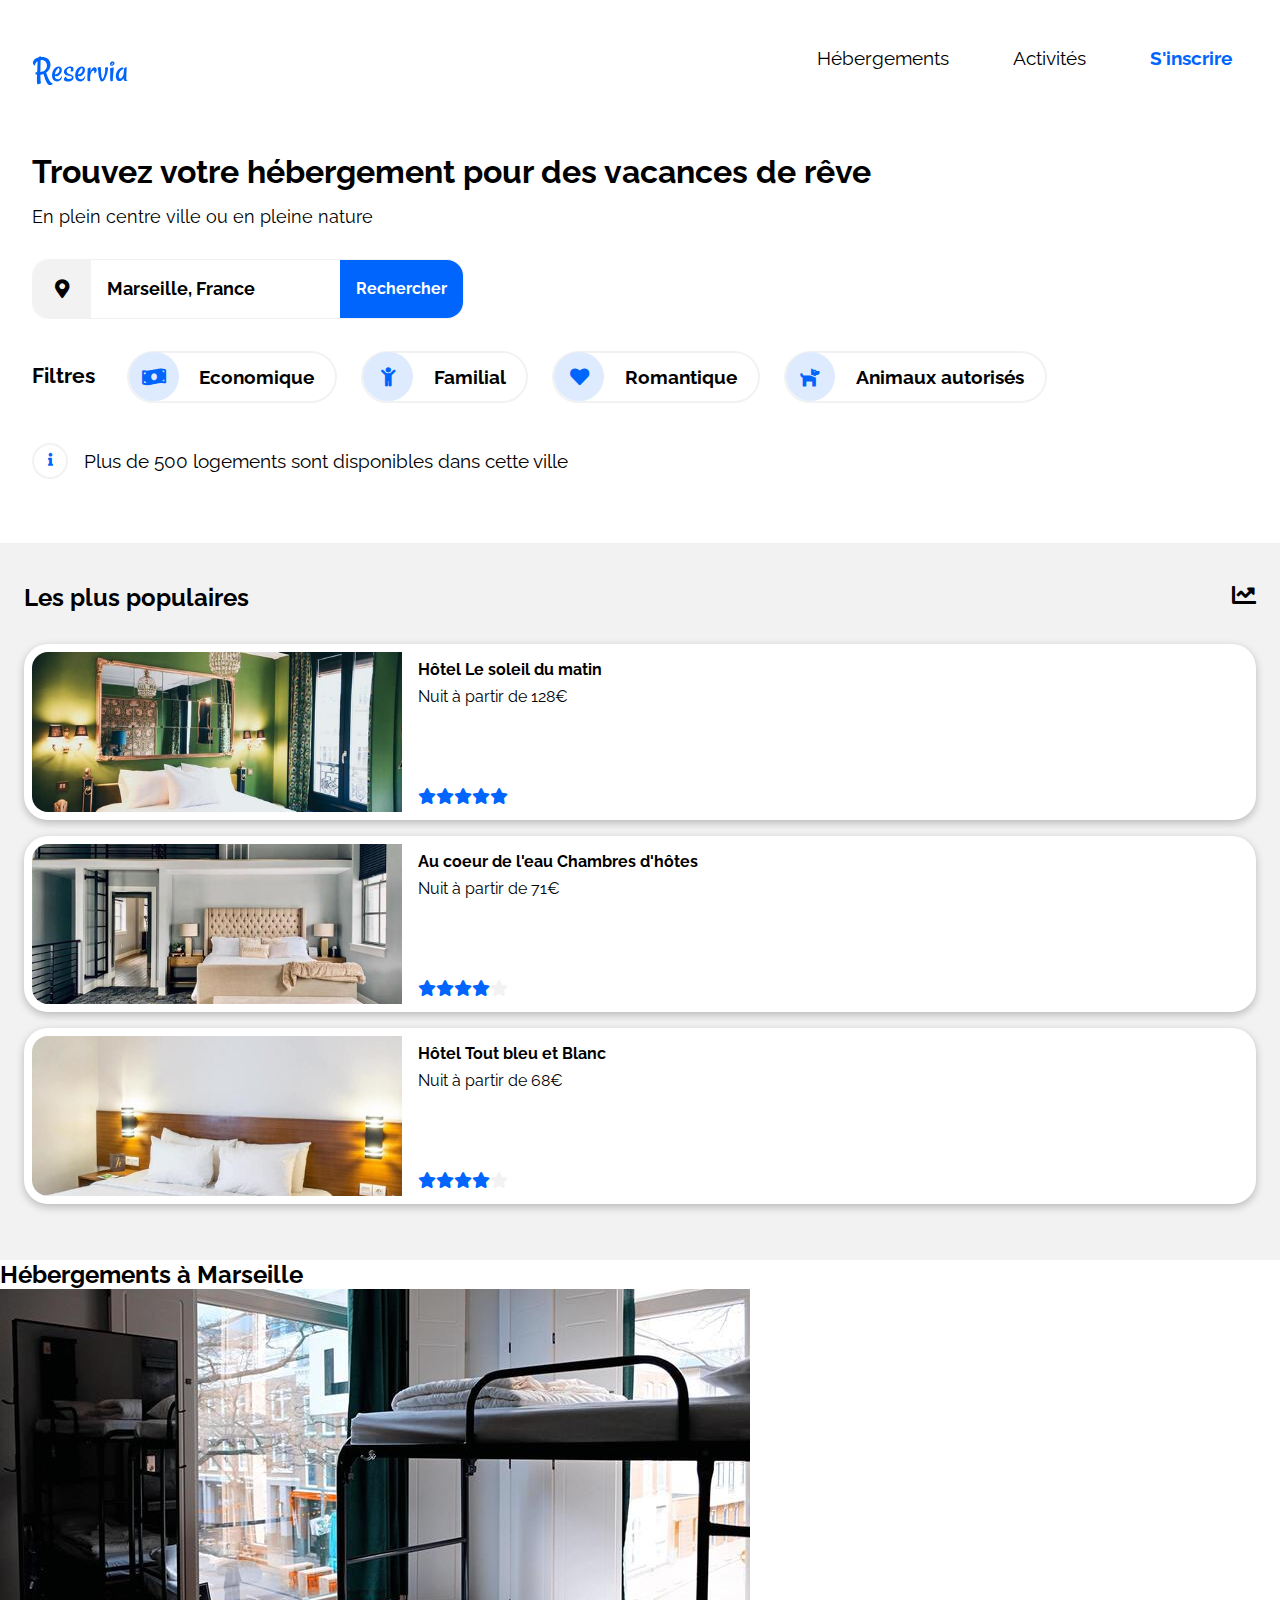
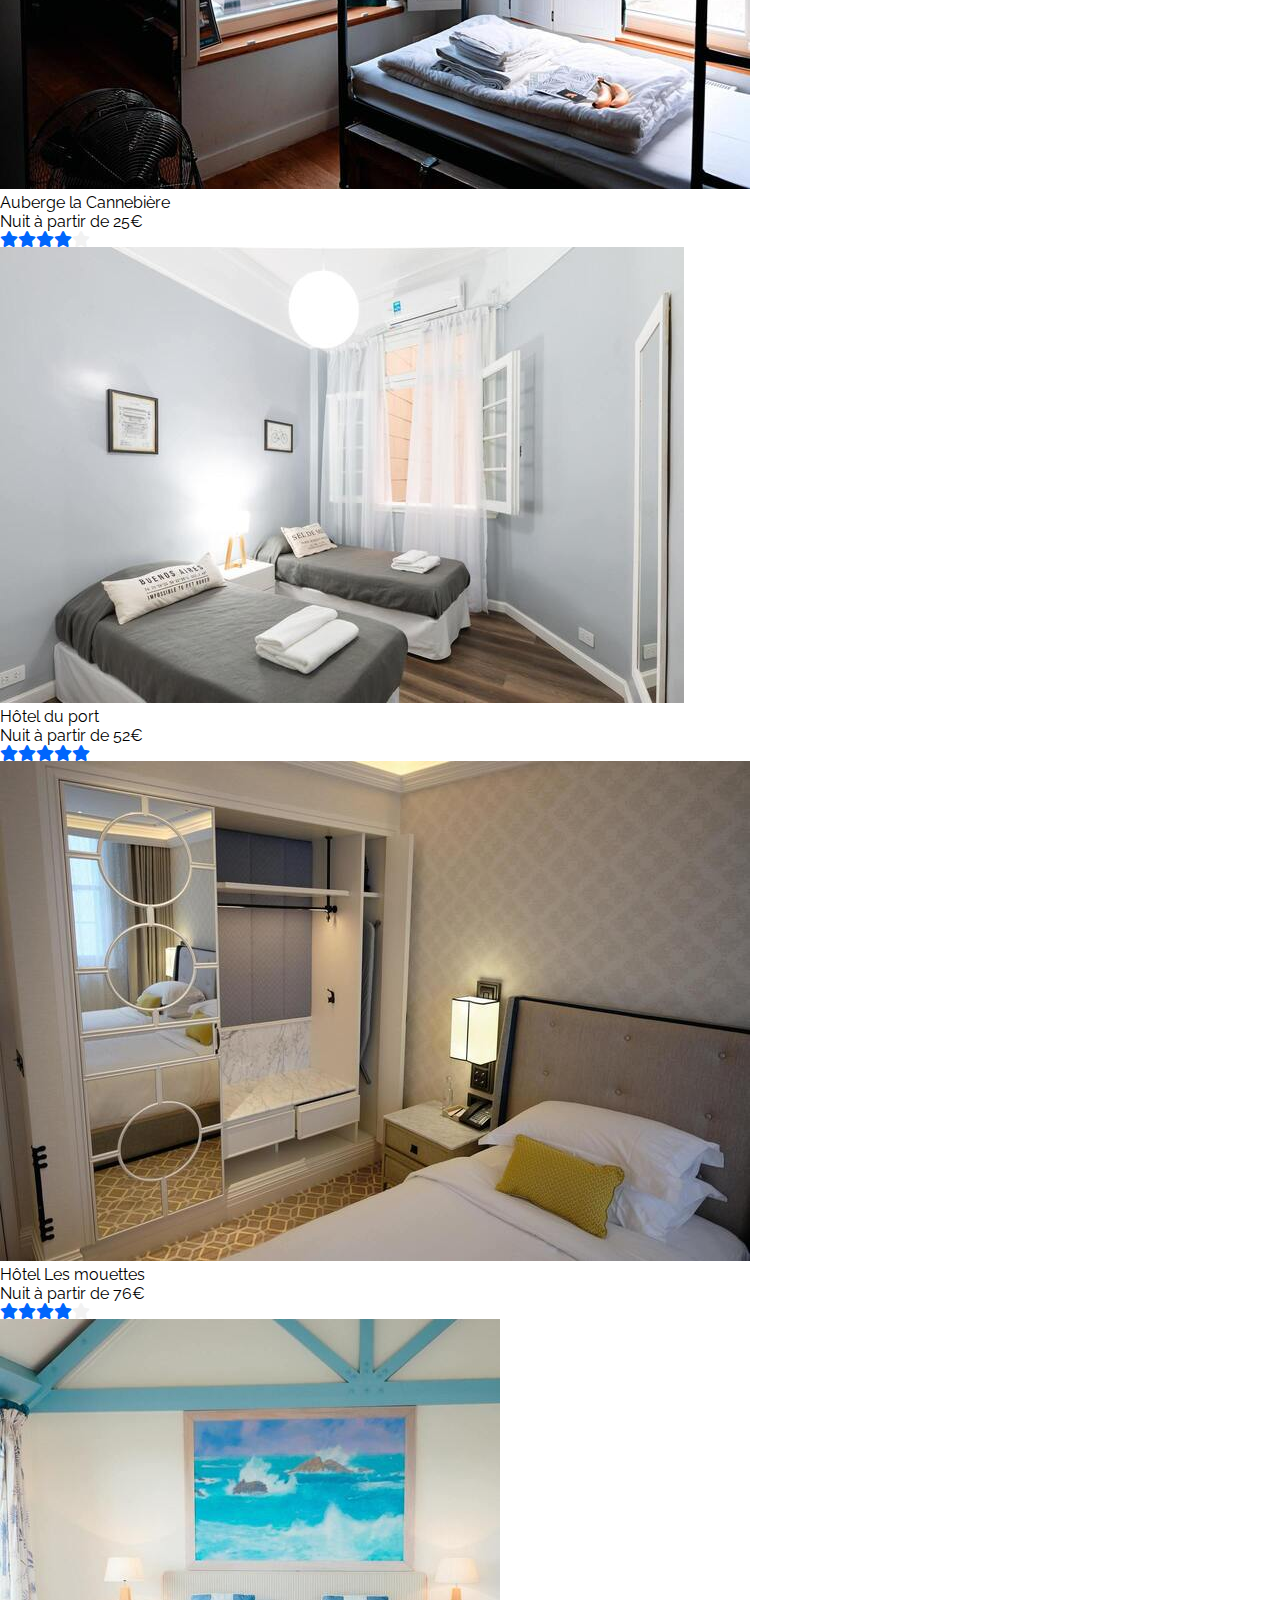
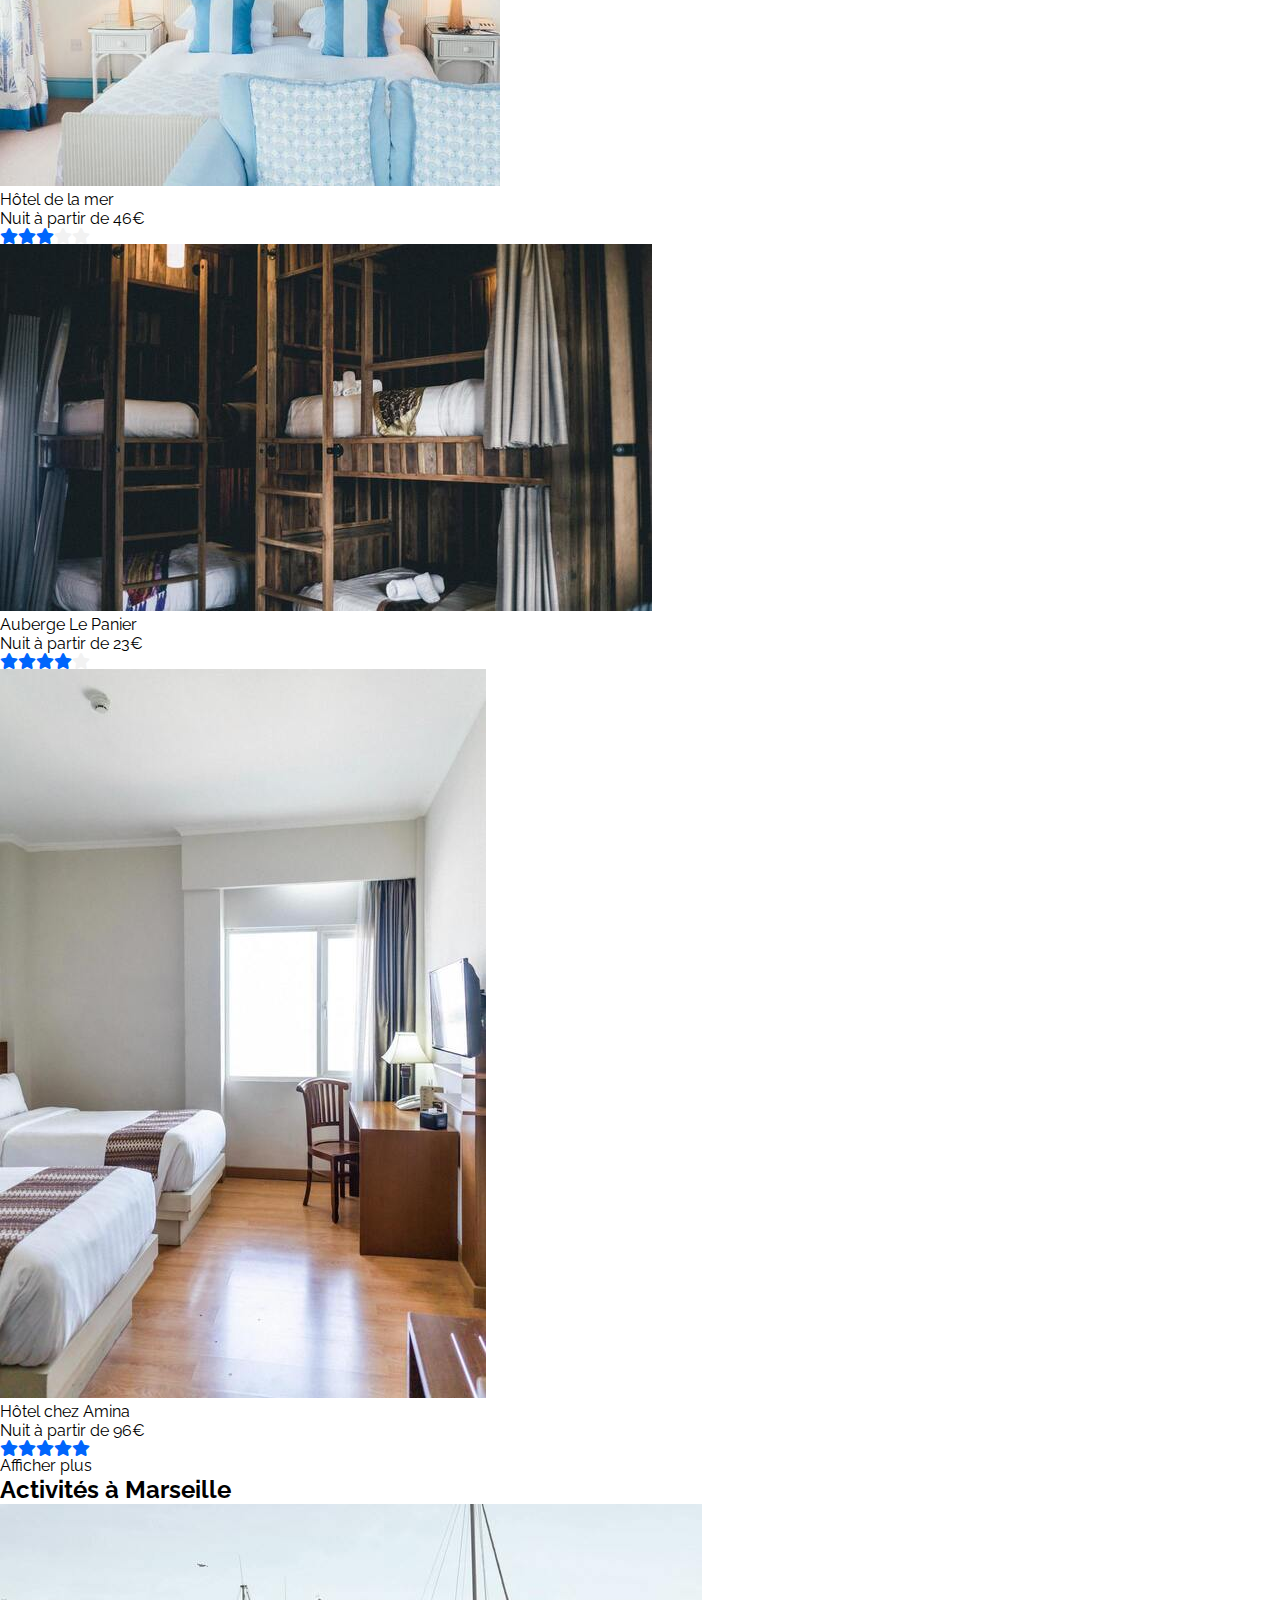
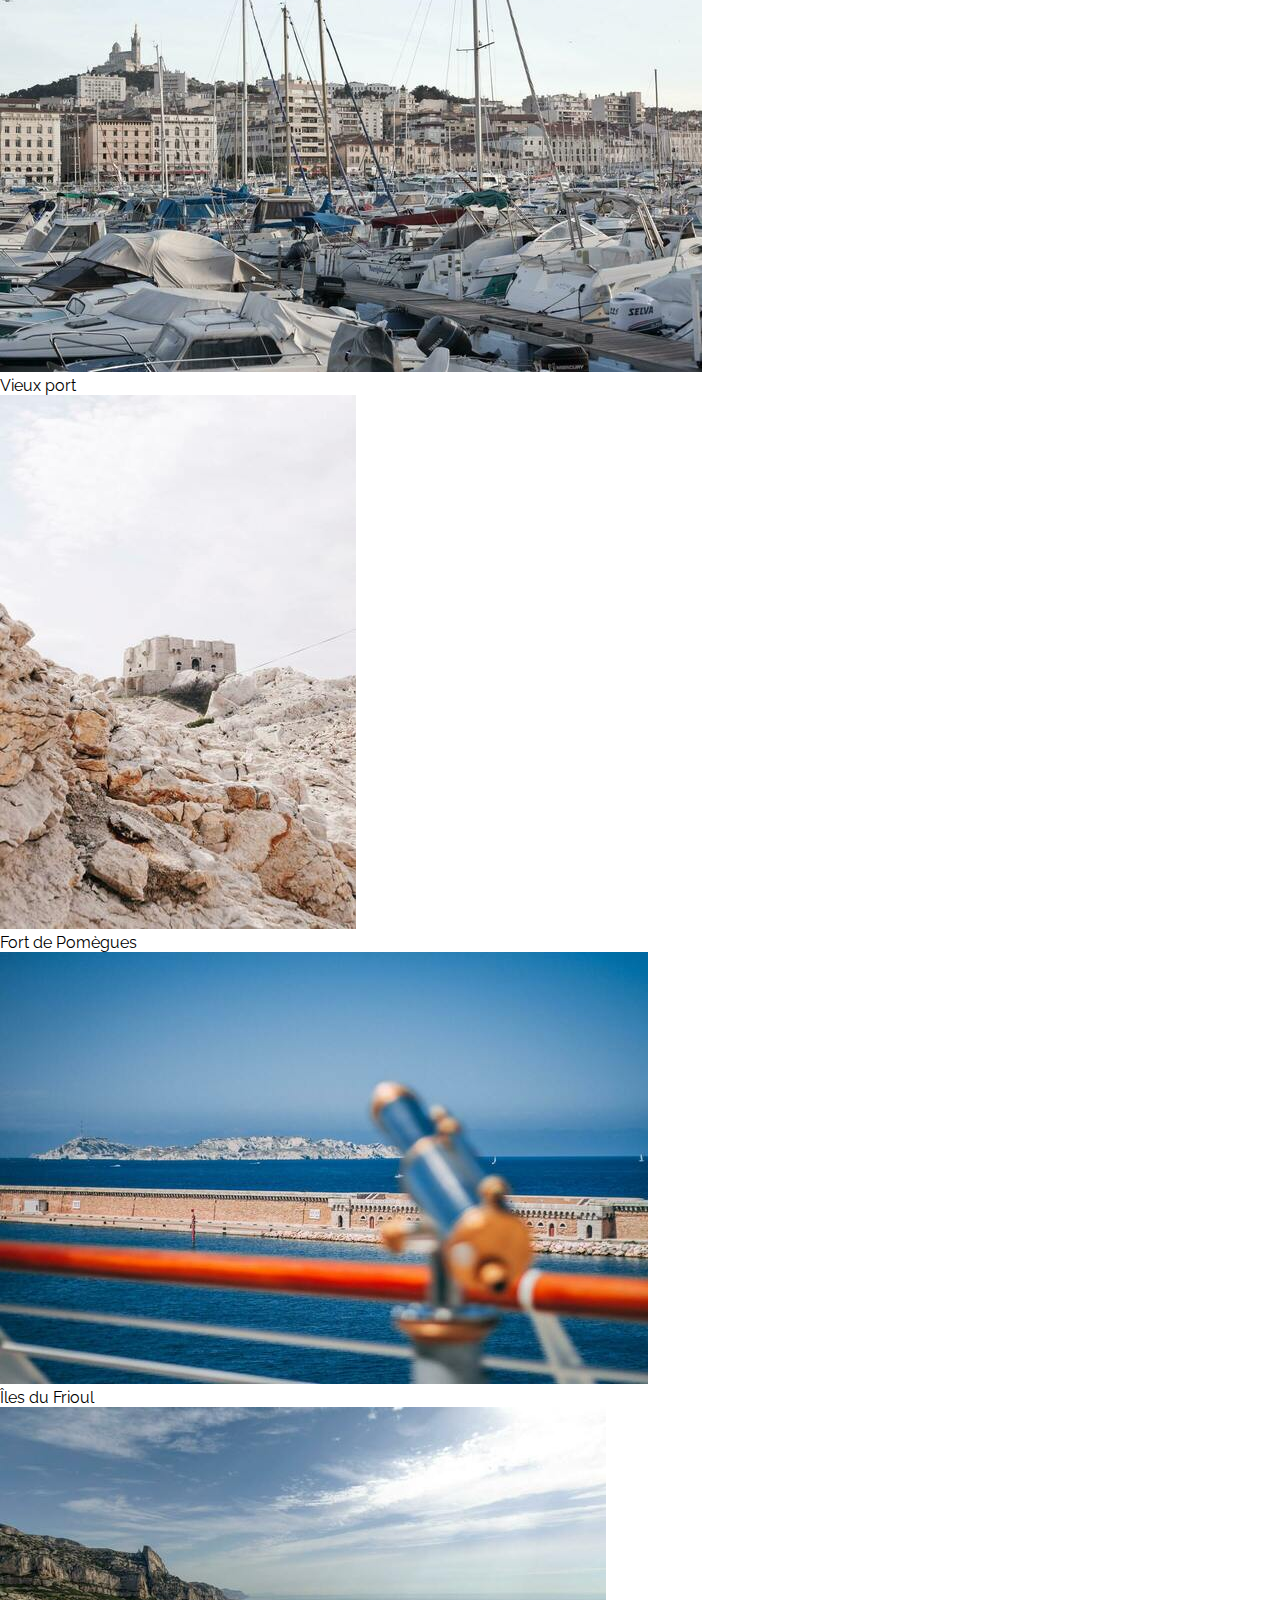
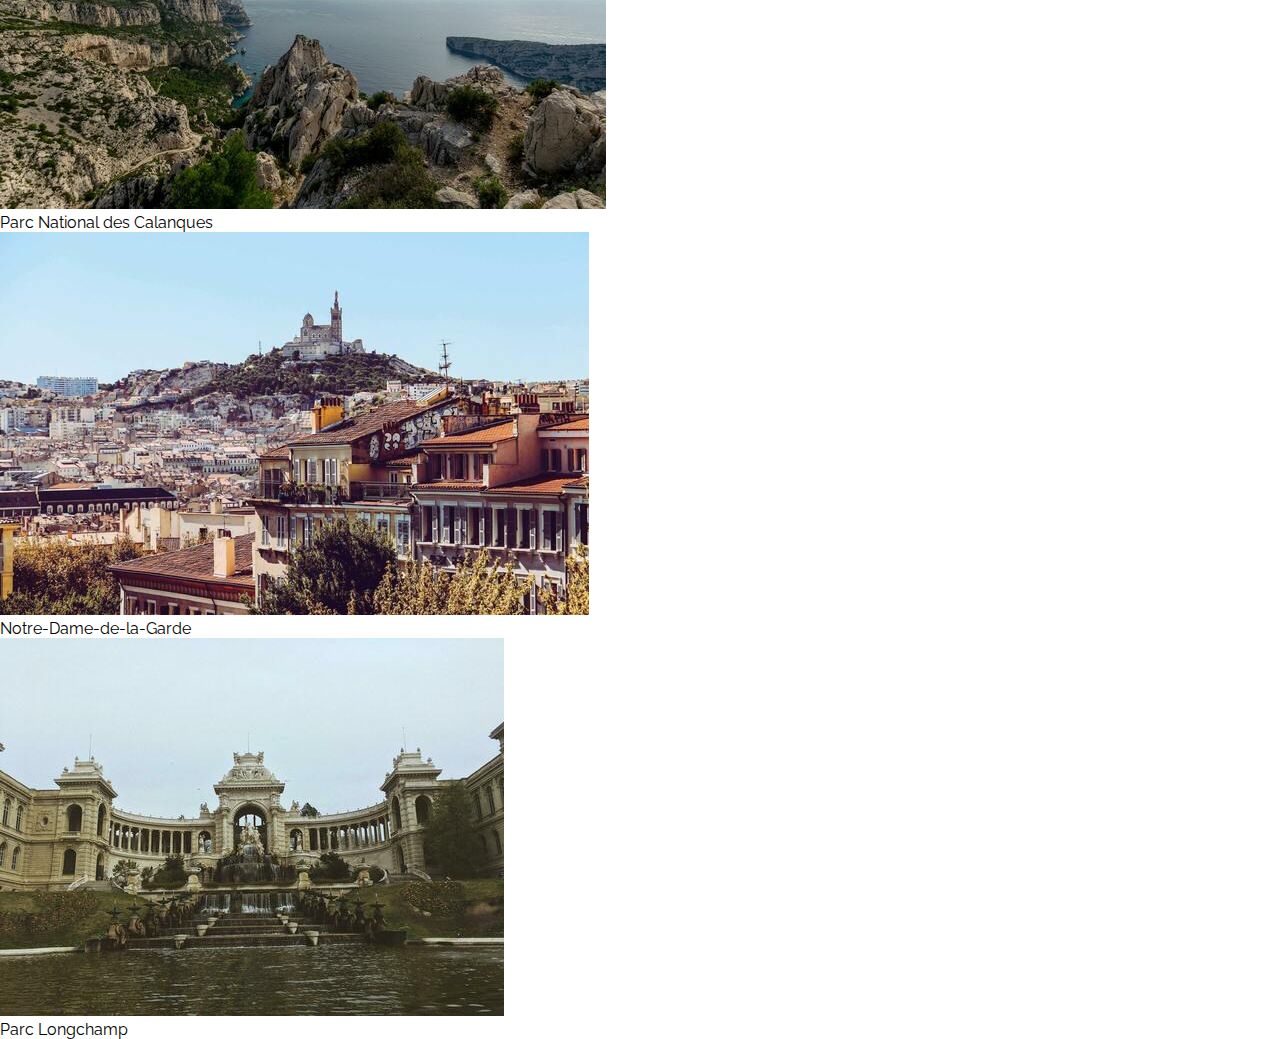
==== commit c4f6dd67: "activitySection Mobile ok" ====
--- a/index.html
+++ b/index.html
@@ -21,7 +21,7 @@
                 <li class="navUn"><a href="#"><img src="./assets/img/logo/Reservia.svg" alt="Logo Reservia"></a></li>
                 <li class="navDeux"><a href="#">S'inscrire</a></li>
                 <li class="navTrois"><a href="#hebergements">Hébergements</a></li>
-                <li class="navQuatre"><a href="#activités">Activités</a></li>
+                <li class="navQuatre"><a href="#activites">Activités</a></li>
             </ul>
         </nav>
     </header>
@@ -141,8 +141,8 @@
                     <figure>
                         <img src="./assets/img/hebergements/4_small/hosting1.jpg" alt="Auberge la Cannebière">
                         <figcaption>
-                                <span>Auberge la Cannebière</span>
-                                <p>Nuit à partir de 25€</p>
+                            <span>Auberge la Cannebière</span>
+                            <p>Nuit à partir de 25€</p>
                             <div class="starPopular">
                                 <i class="fas fa-star"></i>
                                 <i class="fas fa-star"></i>
@@ -157,8 +157,8 @@
                     <figure>
                         <img src="./assets/img/hebergements/4_small/hosting2.jpg" alt="Auberge la Cannebière">
                         <figcaption>
-                                <span>Hôtel du port</span>
-                                <p>Nuit à partir de 52€</p>
+                            <span>Hôtel du port</span>
+                            <p>Nuit à partir de 52€</p>
                             <div class="starPopular">
                                 <i class="fas fa-star"></i>
                                 <i class="fas fa-star"></i>
@@ -173,8 +173,8 @@
                     <figure>
                         <img src="./assets/img/hebergements/4_small/hosting3.jpg" alt="Auberge la Cannebière">
                         <figcaption>
-                                <span>Hôtel Les mouettes</span>
-                                <p>Nuit à partir de 76€</p>
+                            <span>Hôtel Les mouettes</span>
+                            <p>Nuit à partir de 76€</p>
                             <div class="starPopular">
                                 <i class="fas fa-star"></i>
                                 <i class="fas fa-star"></i>
@@ -189,8 +189,8 @@
                     <figure>
                         <img src="./assets/img/hebergements/4_small/hosting4.jpg" alt="Auberge la Cannebière">
                         <figcaption>
-                                <span>Hôtel de la mer</span>
-                                <p>Nuit à partir de 46€</p>
+                            <span>Hôtel de la mer</span>
+                            <p>Nuit à partir de 46€</p>
                             <div class="starPopular">
                                 <i class="fas fa-star"></i>
                                 <i class="fas fa-star"></i>
@@ -205,8 +205,8 @@
                     <figure>
                         <img src="./assets/img/hebergements/4_small/hosting5.jpg" alt="Auberge la Cannebière">
                         <figcaption>
-                                <span>Auberge Le Panier</span>
-                                <p>Nuit à partir de 23€</p>
+                            <span>Auberge Le Panier</span>
+                            <p>Nuit à partir de 23€</p>
                             <div class="starPopular">
                                 <i class="fas fa-star"></i>
                                 <i class="fas fa-star"></i>
@@ -221,8 +221,8 @@
                     <figure>
                         <img src="./assets/img/hebergements/4_small/hosting6.jpg" alt="Auberge la Cannebière">
                         <figcaption>
-                                <span>Hôtel chez Amina</span>
-                                <p>Nuit à partir de 96€</p>
+                            <span>Hôtel chez Amina</span>
+                            <p>Nuit à partir de 96€</p>
                             <div class="starPopular">
                                 <i class="fas fa-star"></i>
                                 <i class="fas fa-star"></i>
@@ -235,6 +235,61 @@
                 </a>
             </div>
             <p>Afficher plus</p>
+        </section>
+        <section id="activitySection">
+            <header>
+                <h2 id="activites">Activités à Marseille</h2>
+            </header>
+            <div id="figureActivity">
+                <a href="#">
+                    <figure>
+                        <img src="./assets/img/activites/4_small/activity1.jpg" alt="Vieux port">
+                        <figcaption>
+                            <span>Vieux port</span>
+                        </figcaption>
+                    </figure>
+                </a>
+                <a href="#">
+                    <figure>
+                        <img src="./assets/img/activites/4_small/activity2.jpg" alt="Fort de Pomègues">
+                        <figcaption>
+                            <span>Fort de Pomègues</span>
+                        </figcaption>
+                    </figure>
+                </a>
+                <a href="#">
+                    <figure>
+                        <img src="./assets/img/activites/4_small/activity3.jpg" alt="Iles du Frioul">
+                        <figcaption>
+                            <span>Îles du Frioul</span>
+                        </figcaption>
+                    </figure>
+                </a>
+                <a href="#">
+                    <figure>
+                        <img src="./assets/img/activites/4_small/activity4.jpg" alt="Parc National des Calanques">
+                        <figcaption>
+                            <span>Parc National des Calanques</span>
+                        </figcaption>
+                    </figure>
+                </a>
+                <a href="#">
+                    <figure>
+                        <img src="./assets/img/activites/4_small/activity5.jpg" alt="Notre-Dame-de-la-Garde">
+                        <figcaption>
+                            <span>Notre-Dame-de-la-Garde</span>
+                        </figcaption>
+                    </figure>
+                </a>
+                <a href="#">
+                    <figure>
+                        <img src="./assets/img/activites/4_small/activity6.jpg" alt="Parc Longchamp">
+                        <figcaption>
+                            <span>Parc Longchamp</span>
+                        </figcaption>
+                    </figure>
+                </a>
+            </div>
         </section>
     </main>
 </body>
--- a/assets/css/mobile.css
+++ b/assets/css/mobile.css
@@ -345,8 +345,48 @@
       }
 
       #hostingSection p:last-child {
-        margin: 1rem 0;
-        font-weight: bold;
-        font-size: 1.2rem;
+        margin-top: 1rem;
+        font-weight: bold;
+        font-size: 1.2rem;
+      }
+
+      /* activitySection */
+
+      #activitySection {
+        padding: 2rem 1.5rem;
+      }
+
+      #activitySection header {
+        padding-bottom: 2rem;
+      }
+
+      #figureActivity {
+        display: flex;
+        flex-direction: column;
+      }
+
+      #figureActivity figure {
+        display: flex;
+        flex-direction: column;
+        height: 14rem;
+        border-radius: 1rem;
+        box-shadow: rgb(0 0 0 / 24%) 0px 3px 8px;
+        margin-bottom: 1.5rem;
+      }
+
+      #figureActivity img {
+        height: 70%;
+        object-fit: cover;
+        border-radius: 1rem 1rem 0 0;
+      }
+
+      #figureActivity figcaption {
+        height: 30%;
+        display: flex;
+        flex-direction:column;
+        justify-content: center;
+        padding-left: 1.5rem;
+        font-weight: bold;
+        font-size: 1.1rem;
       }
 }
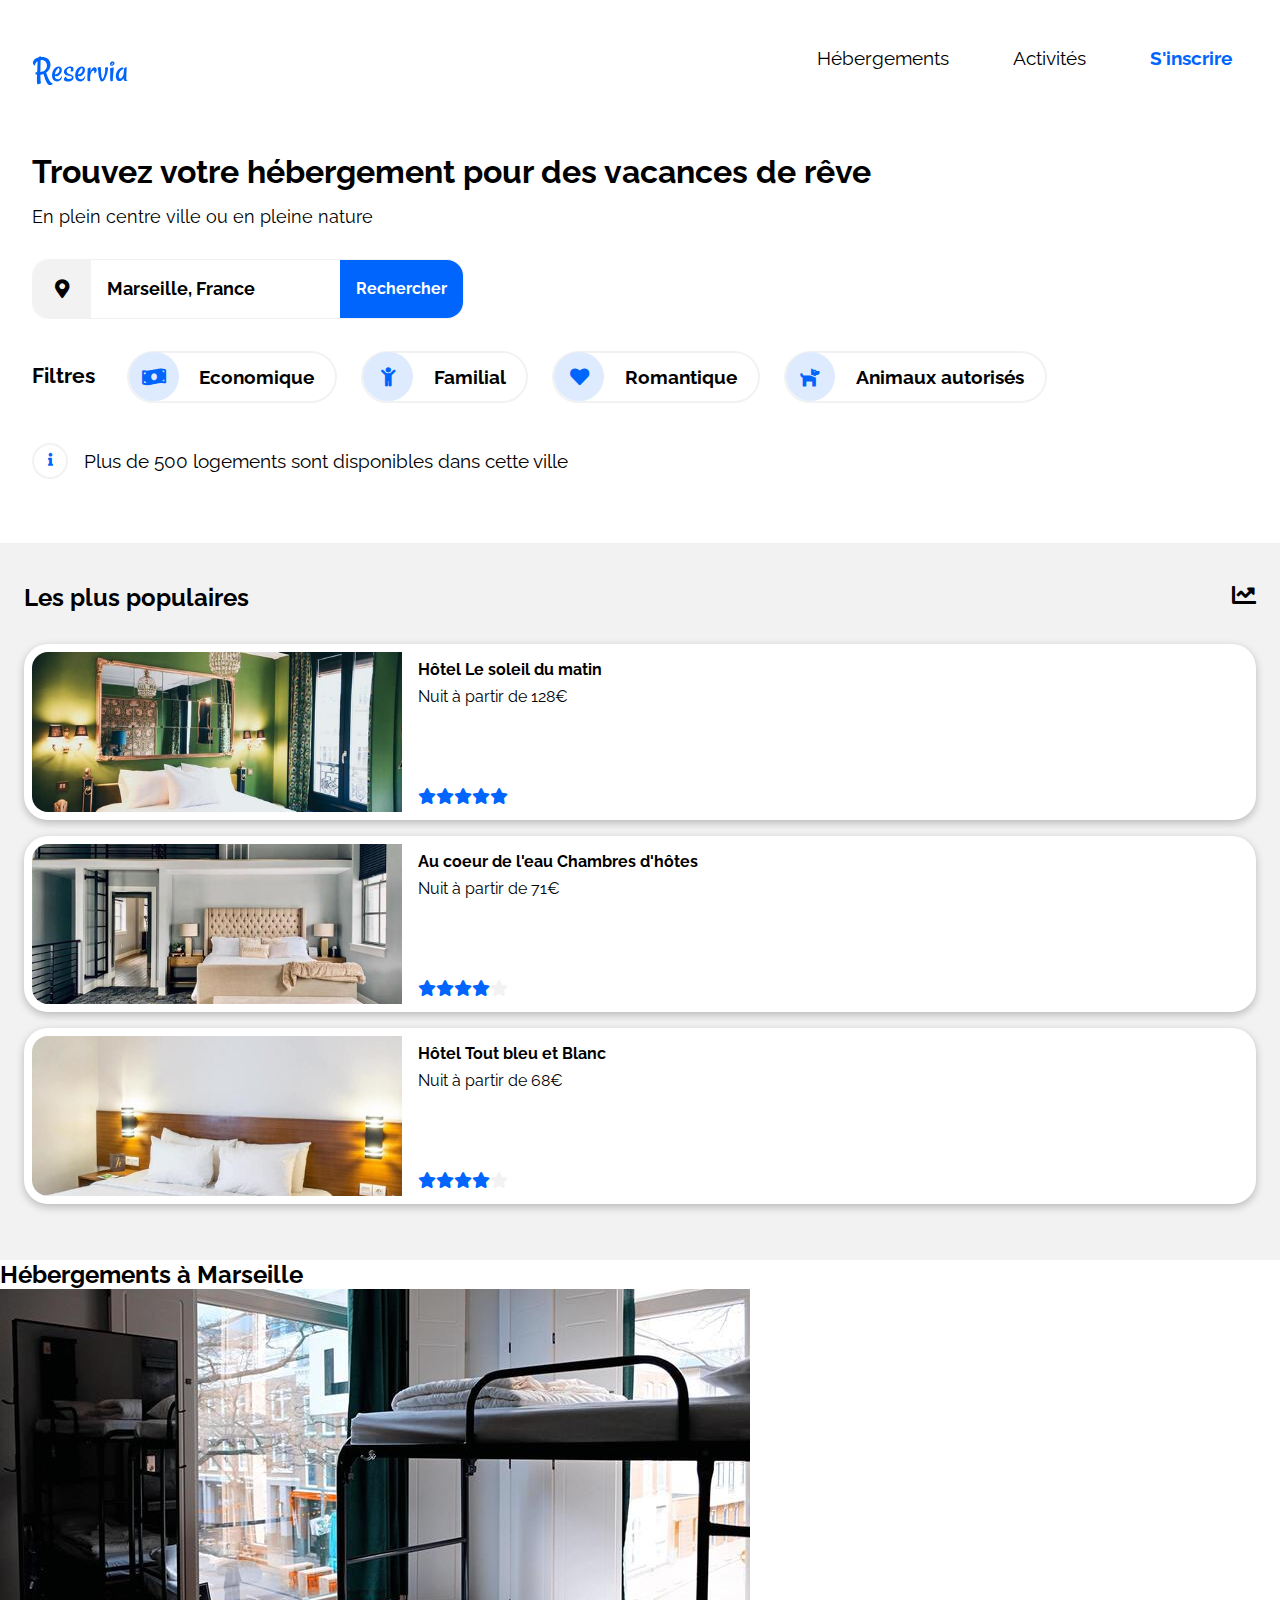
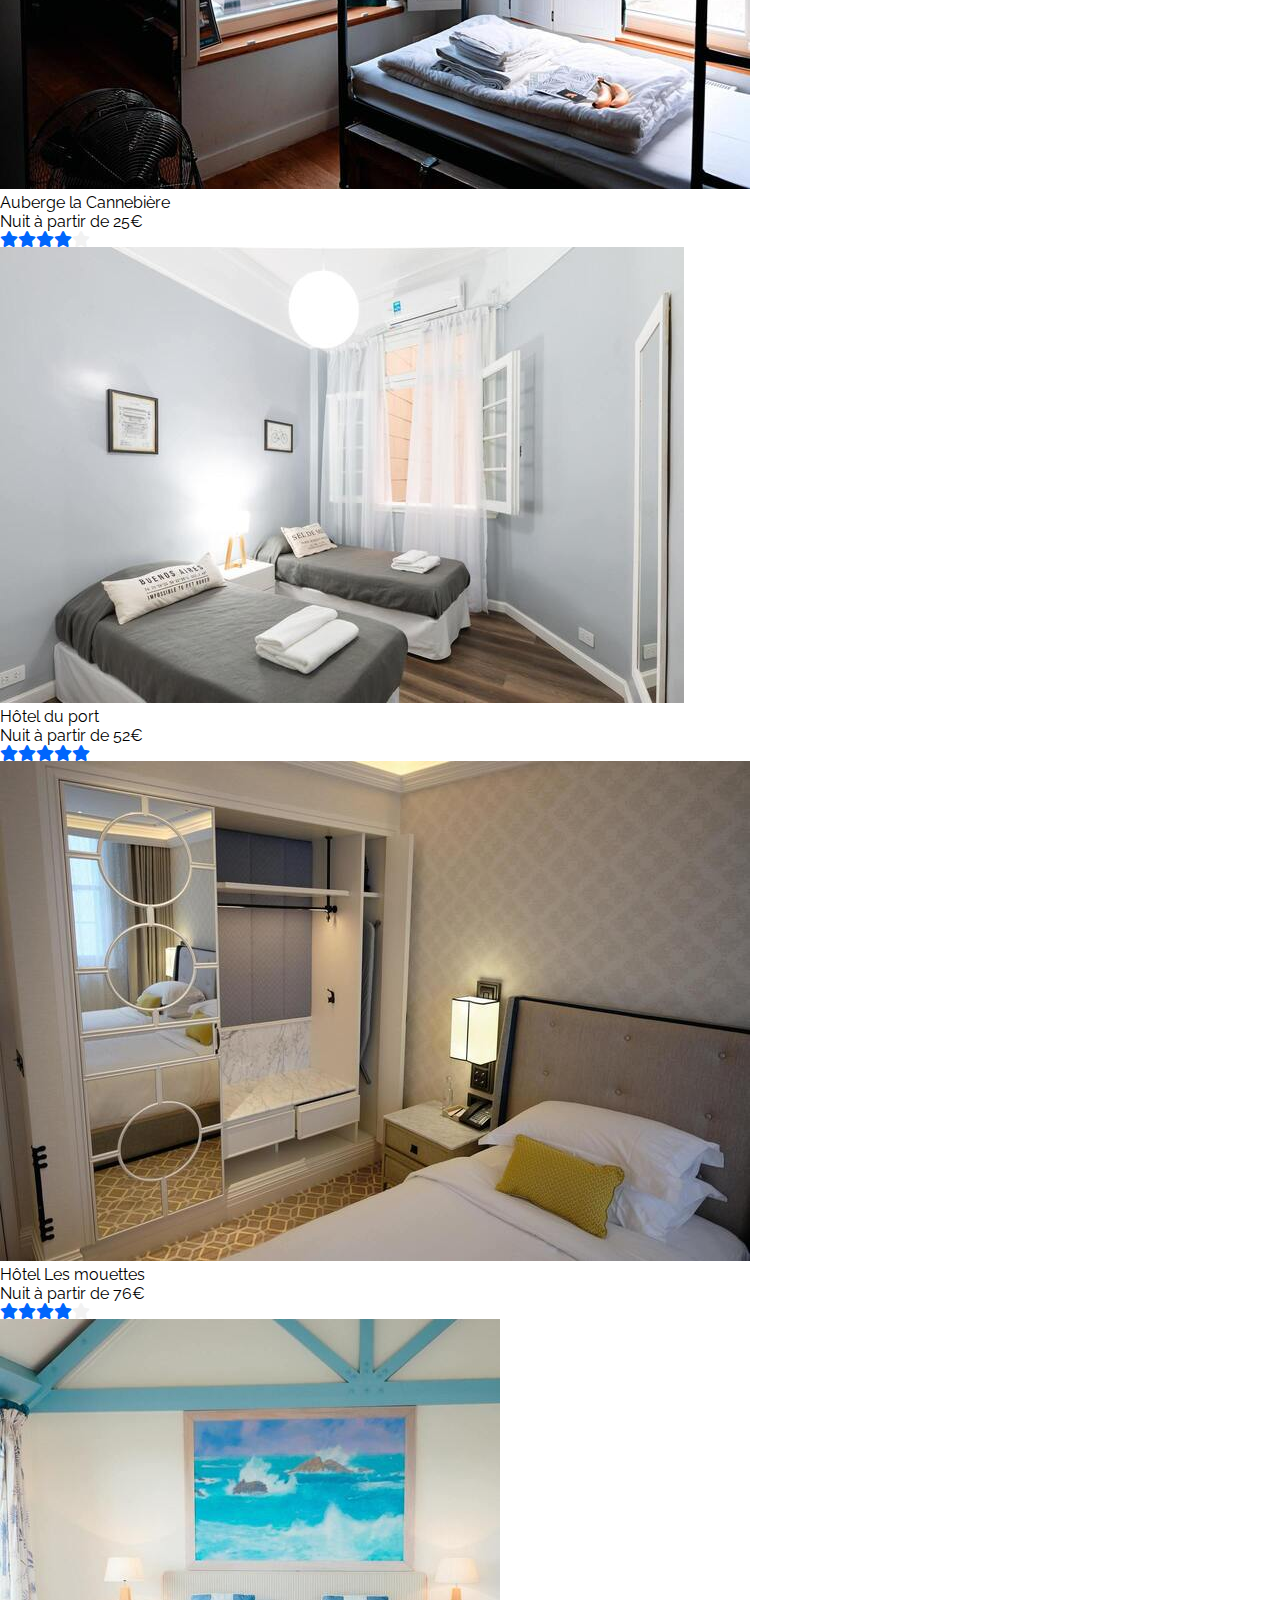
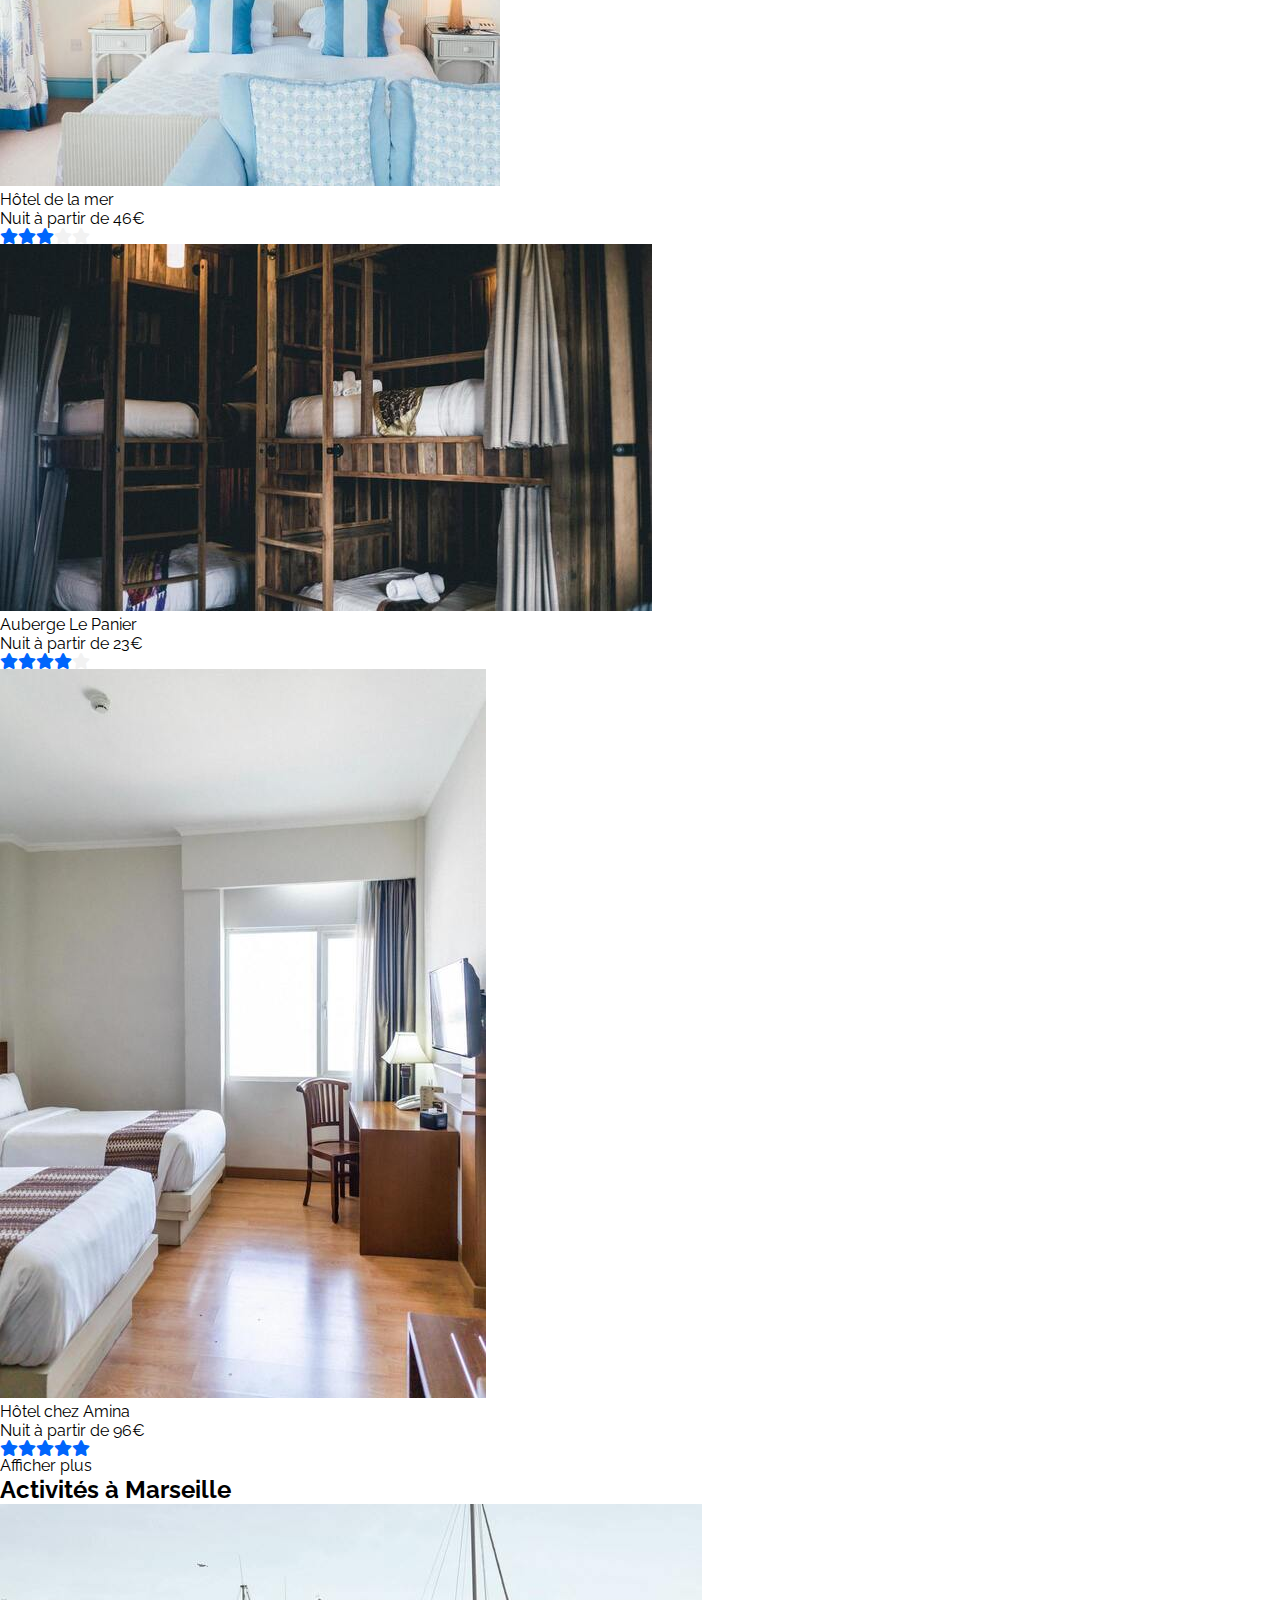
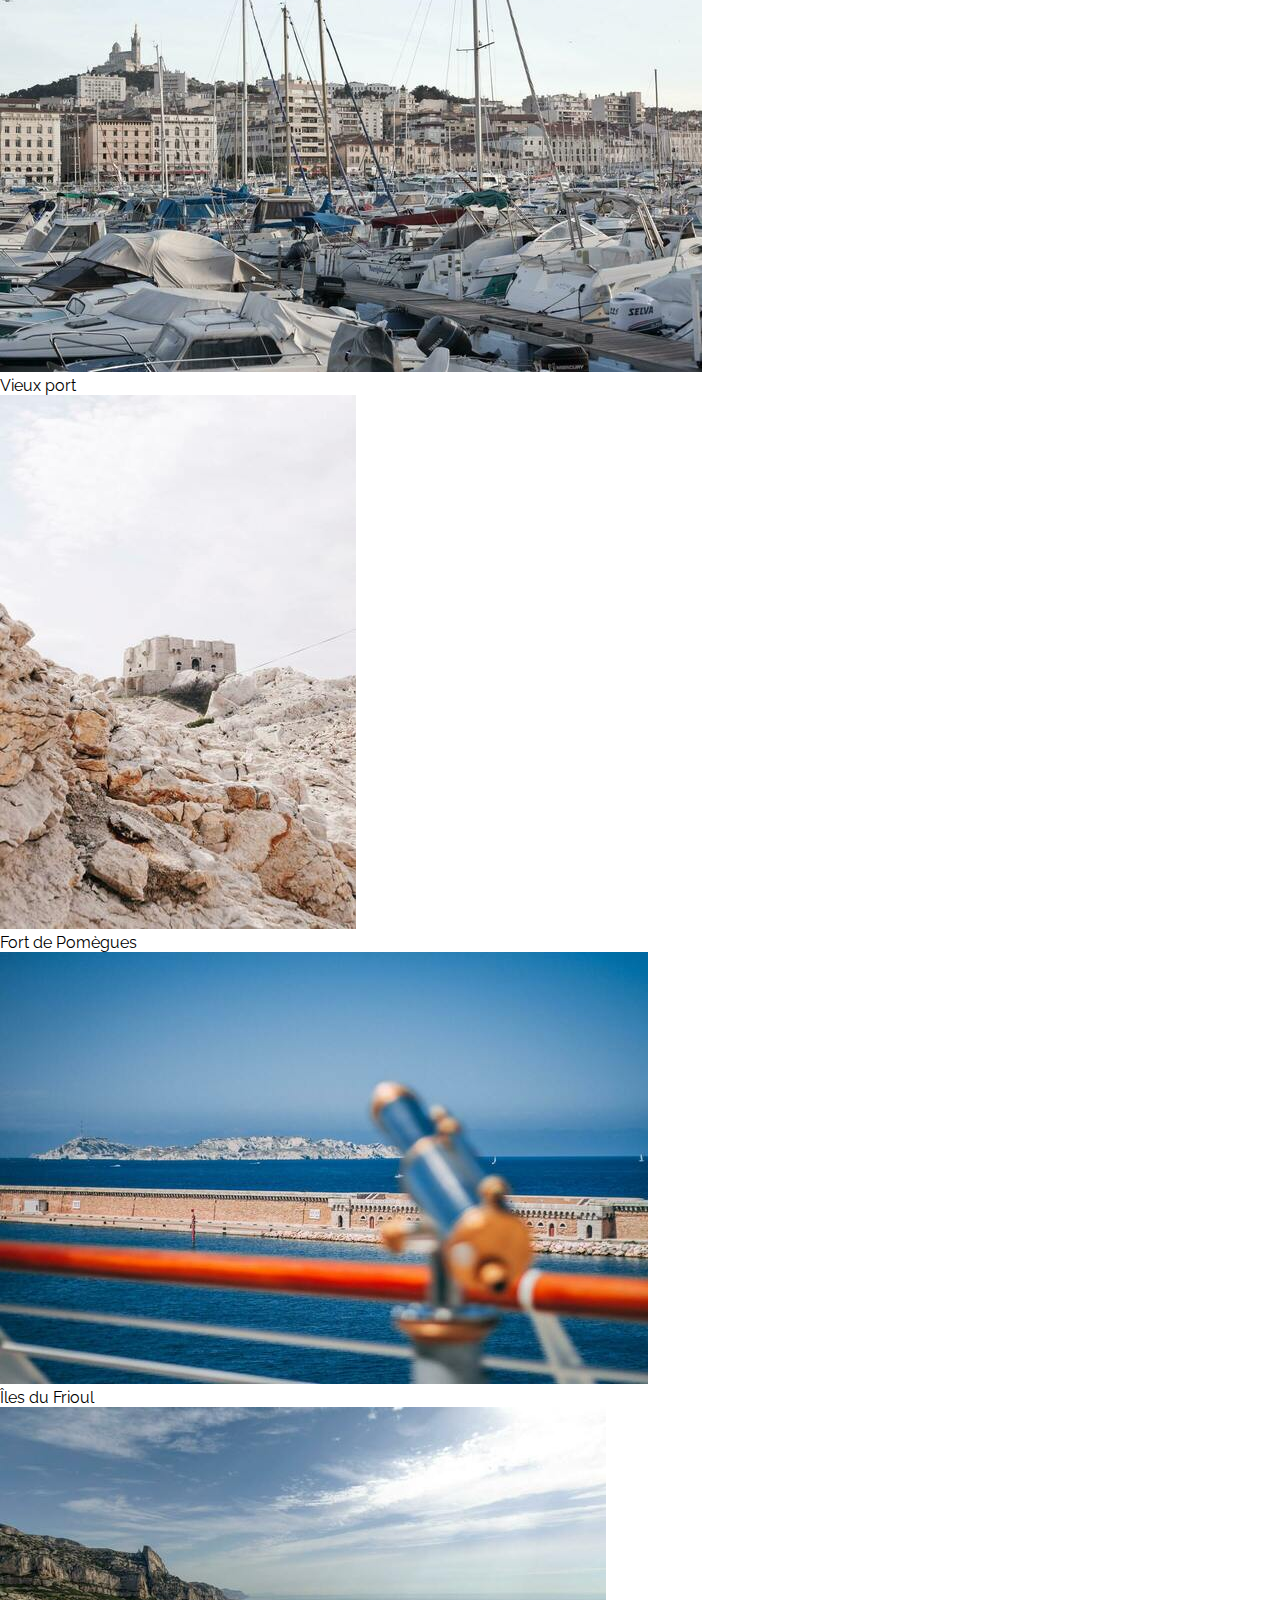
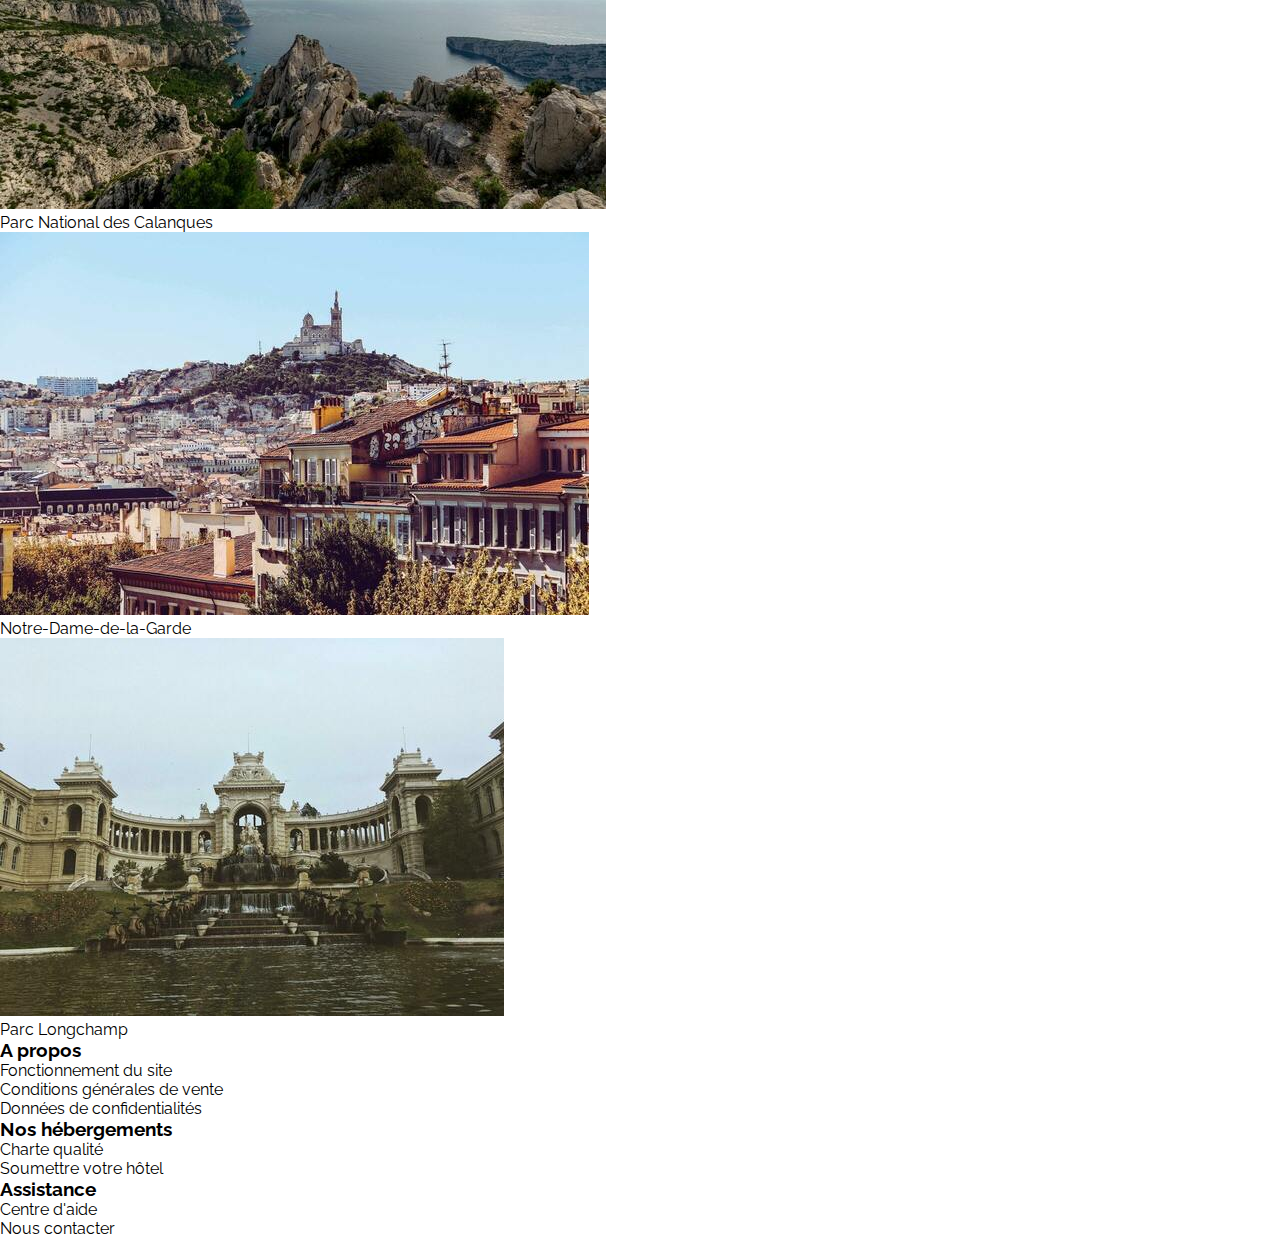
==== commit d391418a: "footer Mobile ok html & css validator ok" ====
--- a/index.html
+++ b/index.html
@@ -155,7 +155,7 @@
                 </a>
                 <a href="#">
                     <figure>
-                        <img src="./assets/img/hebergements/4_small/hosting2.jpg" alt="Auberge la Cannebière">
+                        <img src="./assets/img/hebergements/4_small/hosting2.jpg" alt="Hôtel du port">
                         <figcaption>
                             <span>Hôtel du port</span>
                             <p>Nuit à partir de 52€</p>
@@ -171,7 +171,7 @@
                 </a>
                 <a href="#">
                     <figure>
-                        <img src="./assets/img/hebergements/4_small/hosting3.jpg" alt="Auberge la Cannebière">
+                        <img src="./assets/img/hebergements/4_small/hosting3.jpg" alt="Hôtel Les mouettes">
                         <figcaption>
                             <span>Hôtel Les mouettes</span>
                             <p>Nuit à partir de 76€</p>
@@ -187,7 +187,7 @@
                 </a>
                 <a href="#">
                     <figure>
-                        <img src="./assets/img/hebergements/4_small/hosting4.jpg" alt="Auberge la Cannebière">
+                        <img src="./assets/img/hebergements/4_small/hosting4.jpg" alt="Hôtel de la mer">
                         <figcaption>
                             <span>Hôtel de la mer</span>
                             <p>Nuit à partir de 46€</p>
@@ -203,7 +203,7 @@
                 </a>
                 <a href="#">
                     <figure>
-                        <img src="./assets/img/hebergements/4_small/hosting5.jpg" alt="Auberge la Cannebière">
+                        <img src="./assets/img/hebergements/4_small/hosting5.jpg" alt="Auberge Le Panier">
                         <figcaption>
                             <span>Auberge Le Panier</span>
                             <p>Nuit à partir de 23€</p>
@@ -219,7 +219,7 @@
                 </a>
                 <a href="#">
                     <figure>
-                        <img src="./assets/img/hebergements/4_small/hosting6.jpg" alt="Auberge la Cannebière">
+                        <img src="./assets/img/hebergements/4_small/hosting6.jpg" alt="Hôtel chez Amina">
                         <figcaption>
                             <span>Hôtel chez Amina</span>
                             <p>Nuit à partir de 96€</p>
@@ -292,6 +292,32 @@
             </div>
         </section>
     </main>
+    <footer id="footerSection">
+        <nav>
+            <div>
+                <h3>A propos</h3>
+                <ul>
+                    <li><a href="#">Fonctionnement du site</a></li>
+                    <li><a href="#">Conditions générales de vente</a></li>
+                    <li><a href="#">Données de confidentialités</a></li>
+                </ul>
+            </div>
+            <div>
+                <h3>Nos hébergements</h3>
+                <ul>
+                    <li><a href="#">Charte qualité</a></li>
+                    <li><a href="#">Soumettre votre hôtel</a></li>
+                </ul>
+            </div>
+            <div>
+                <h3>Assistance</h3>
+                <ul>
+                    <li><a href="#">Centre d'aide</a></li>
+                    <li><a href="#">Nous contacter</a></li>
+                </ul>
+            </div>
+        </nav>
+    </footer>
 </body>
 
 </html>--- a/assets/css/mobile.css
+++ b/assets/css/mobile.css
@@ -389,4 +389,33 @@
         font-weight: bold;
         font-size: 1.1rem;
       }
+
+      /* footerSection*/
+
+      #footerSection {
+        background-color: #F2F2F2;
+        padding: 2.5rem 1.5rem;
+      }
+
+      #footerSection nav {
+        display: flex;
+        flex-direction: column;
+      }
+
+      #footerSection h3 {
+        padding: 1rem 0;
+      }
+
+      #footerSection ul {
+        list-style: none;
+        display: flex;
+        flex-direction: column;
+        height: 7rem;
+        justify-content: center;
+      }
+
+      #footerSection li {
+        padding-bottom: 1rem;
+      }
+
 }
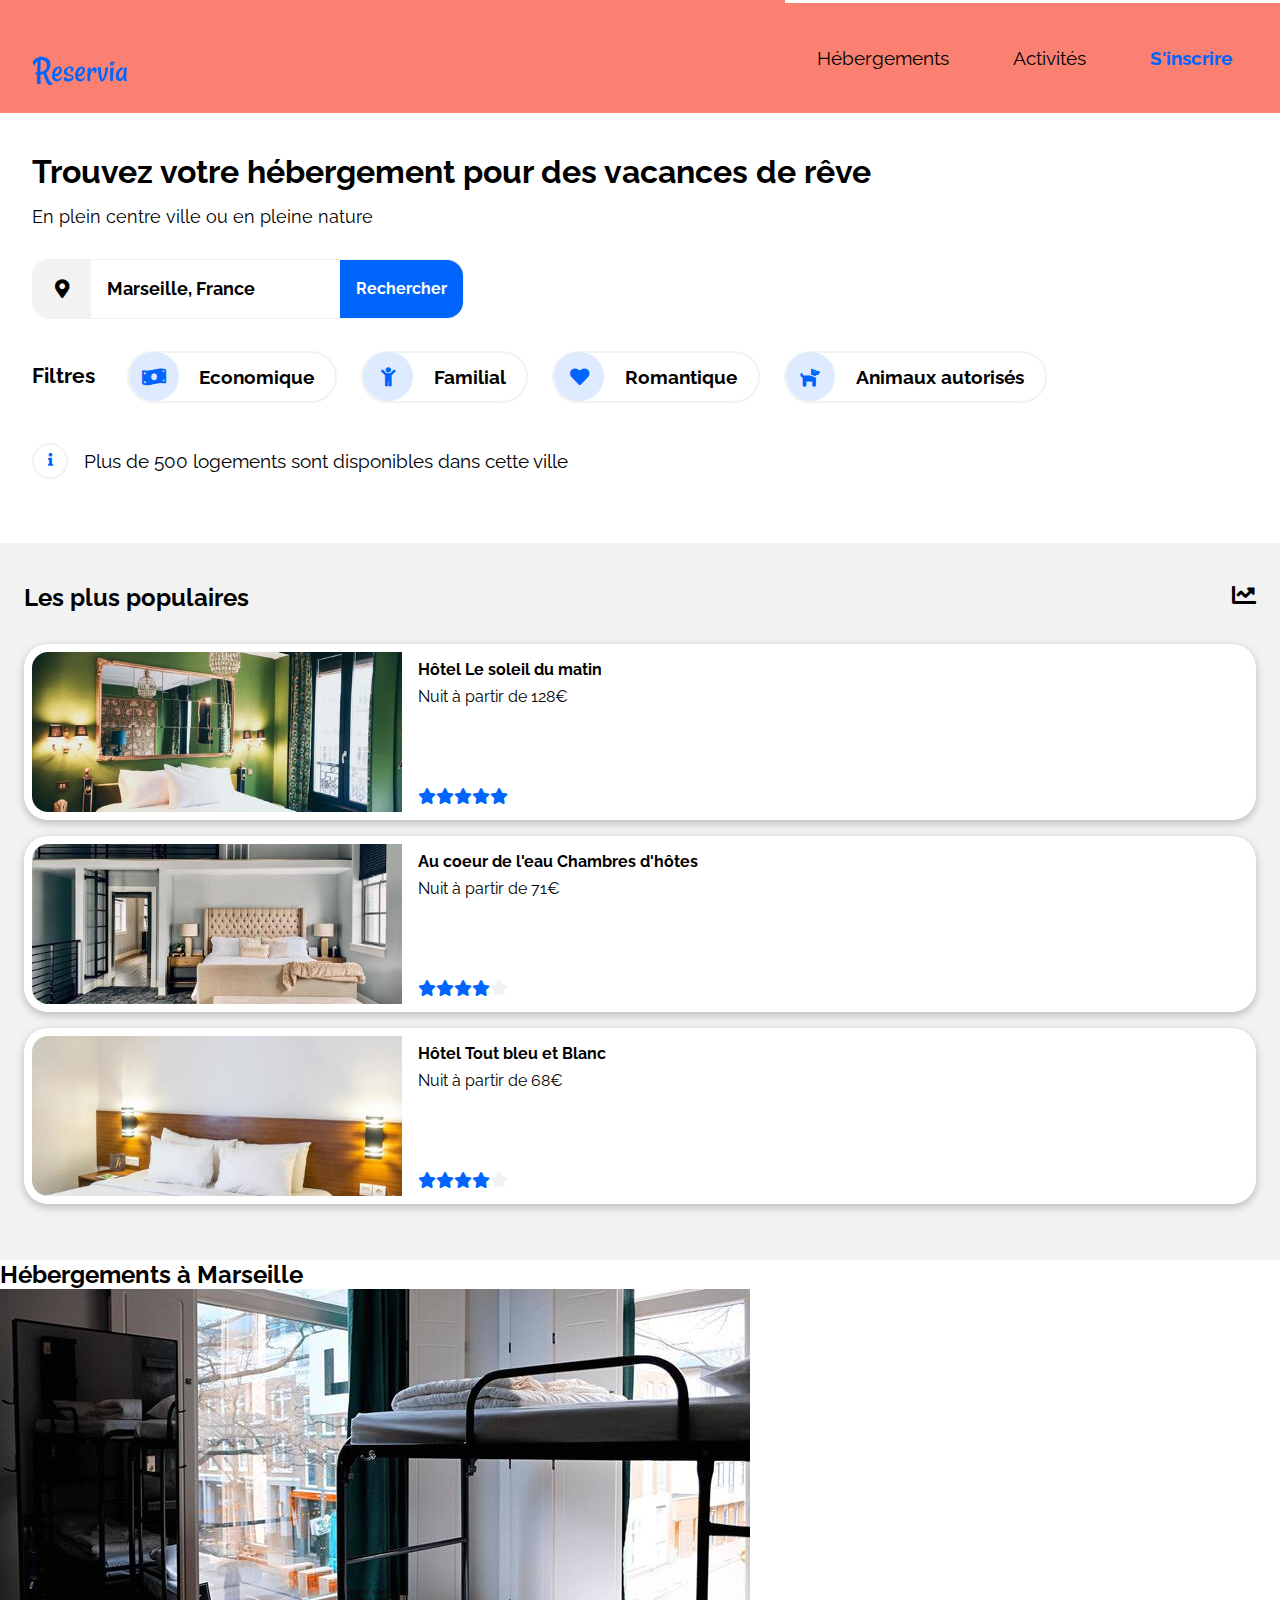
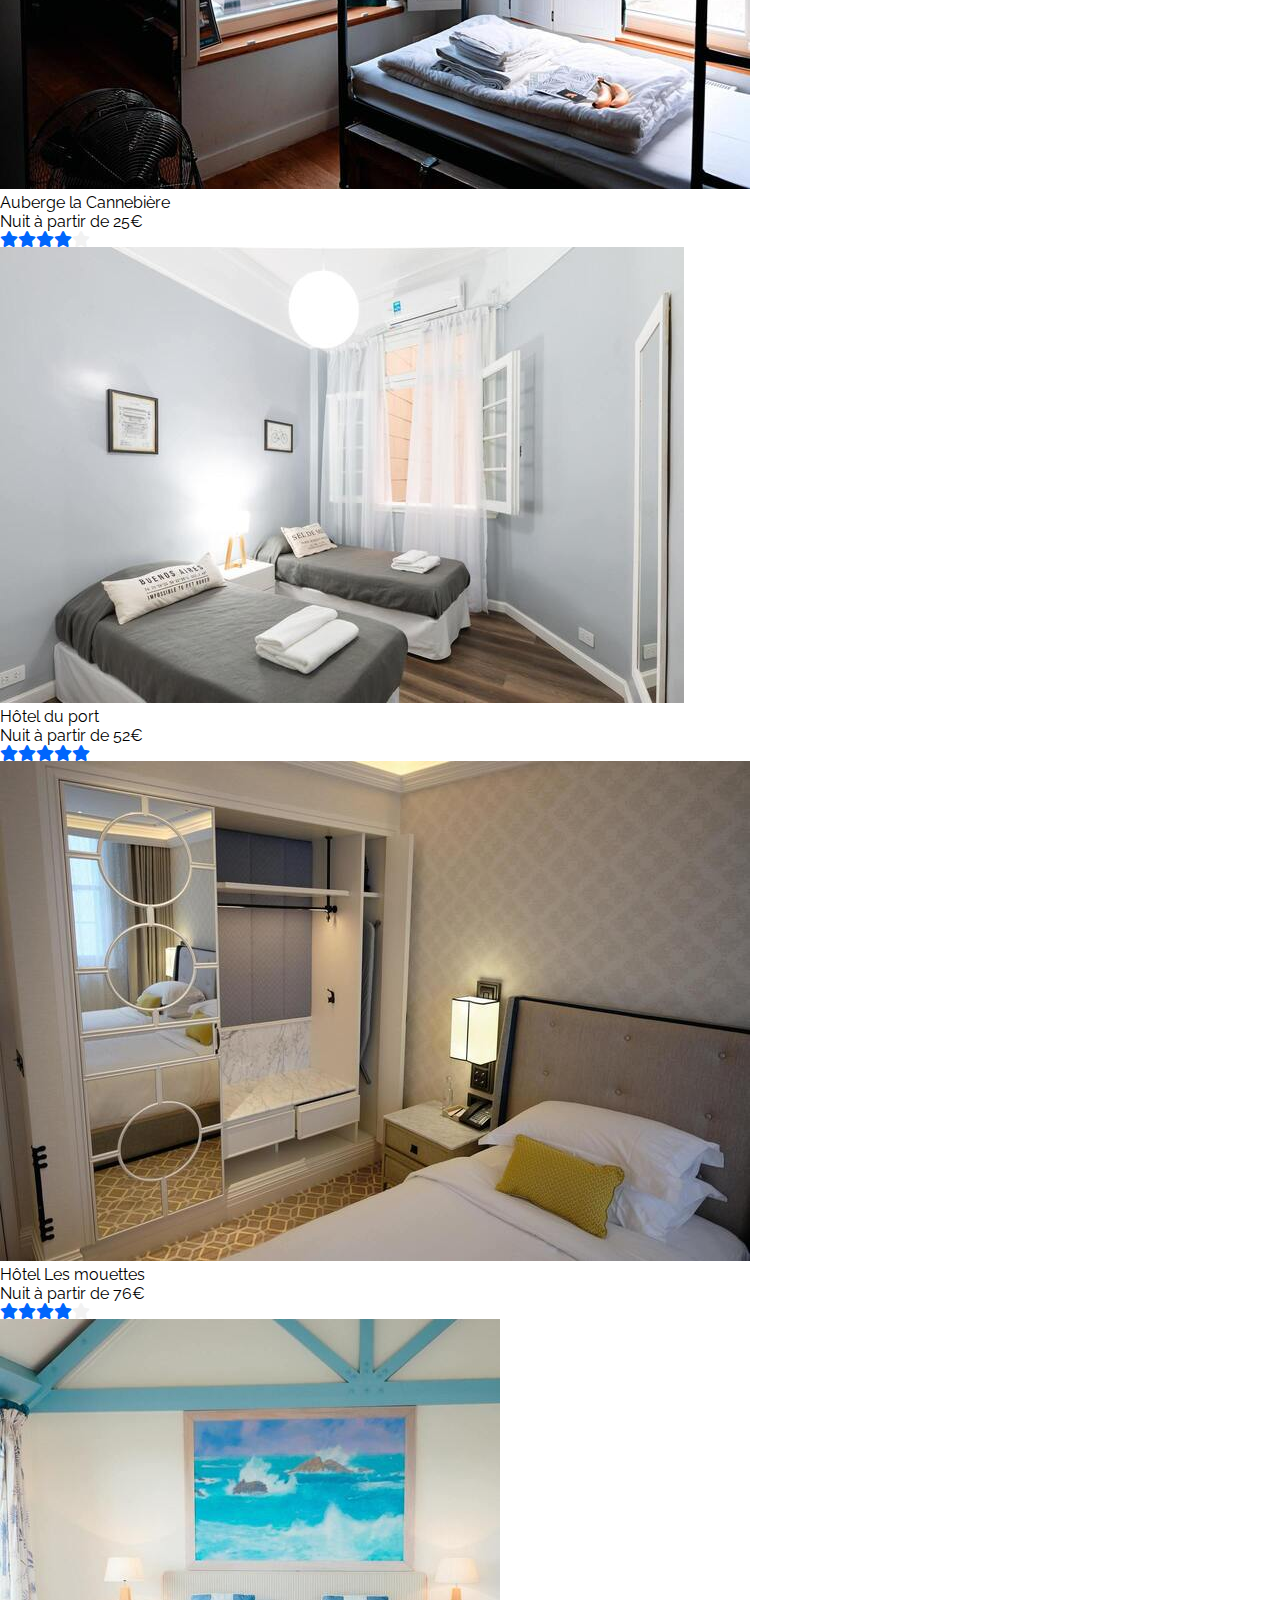
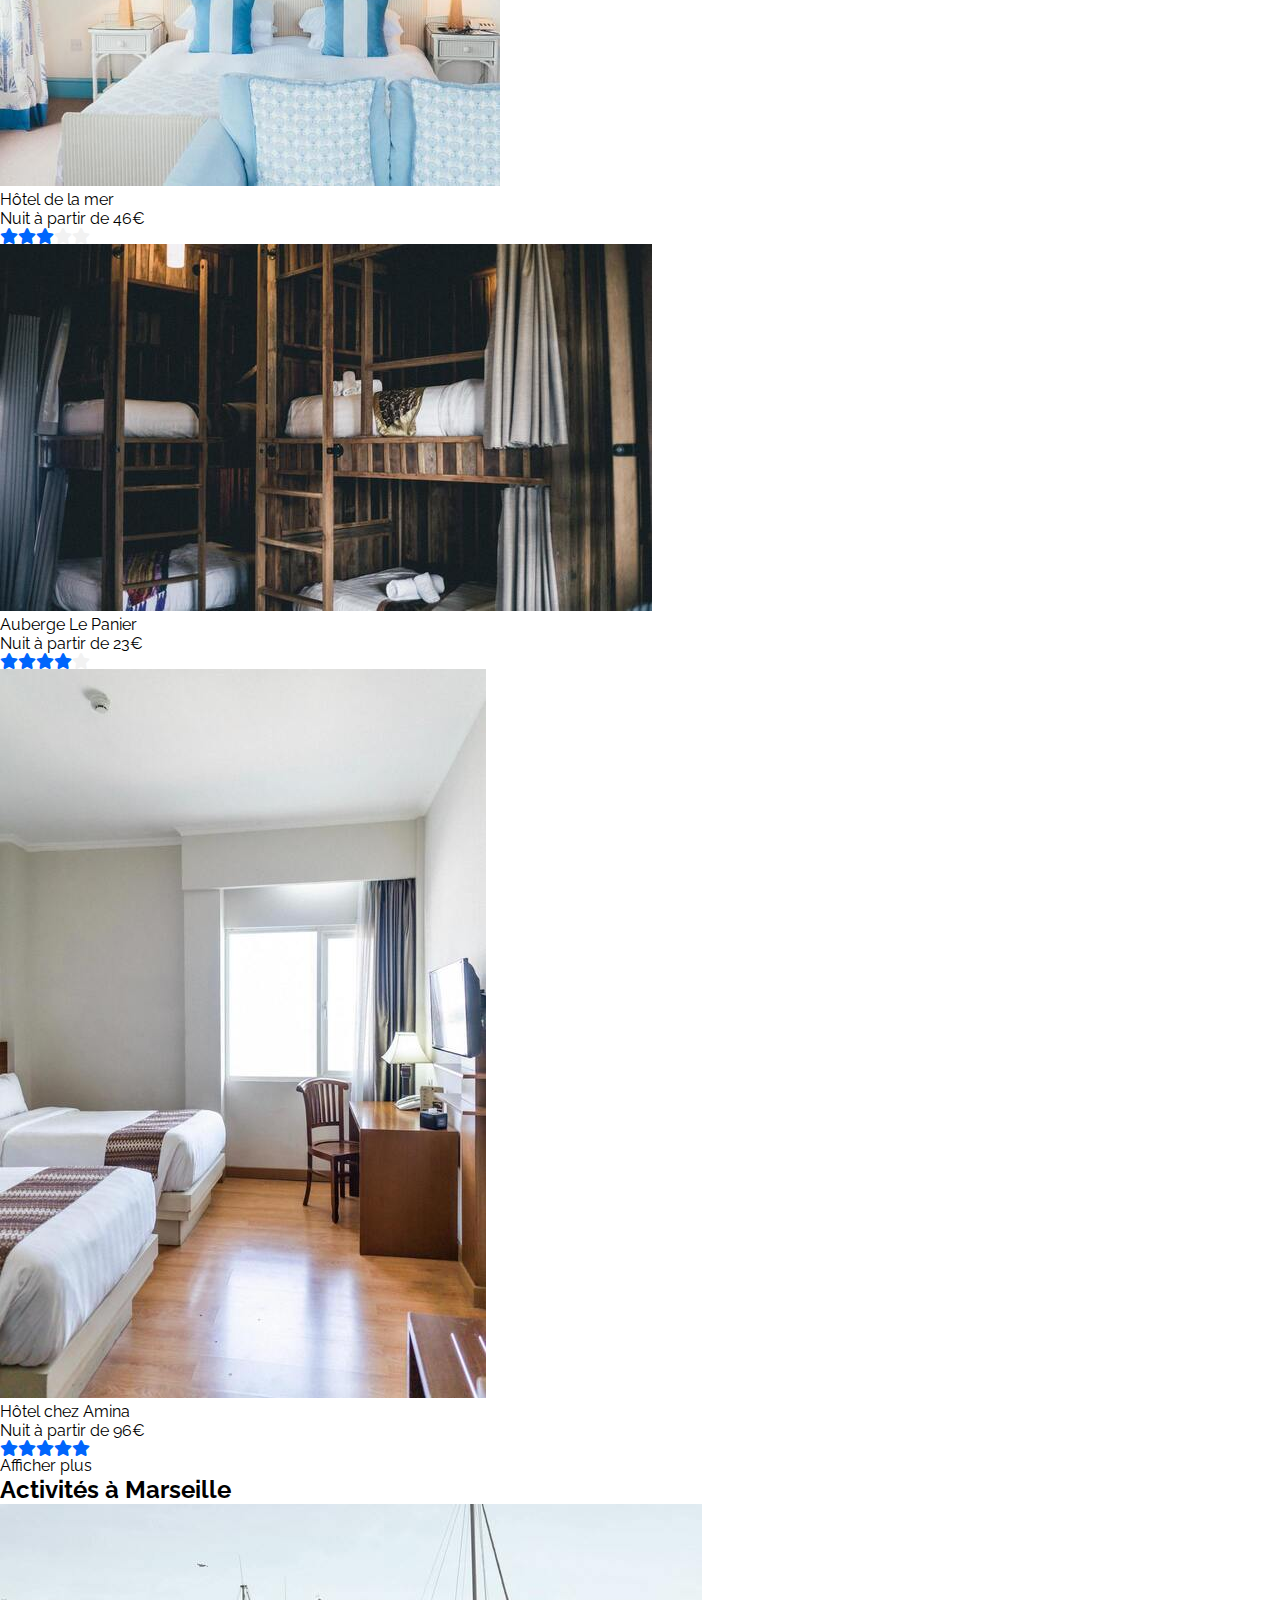
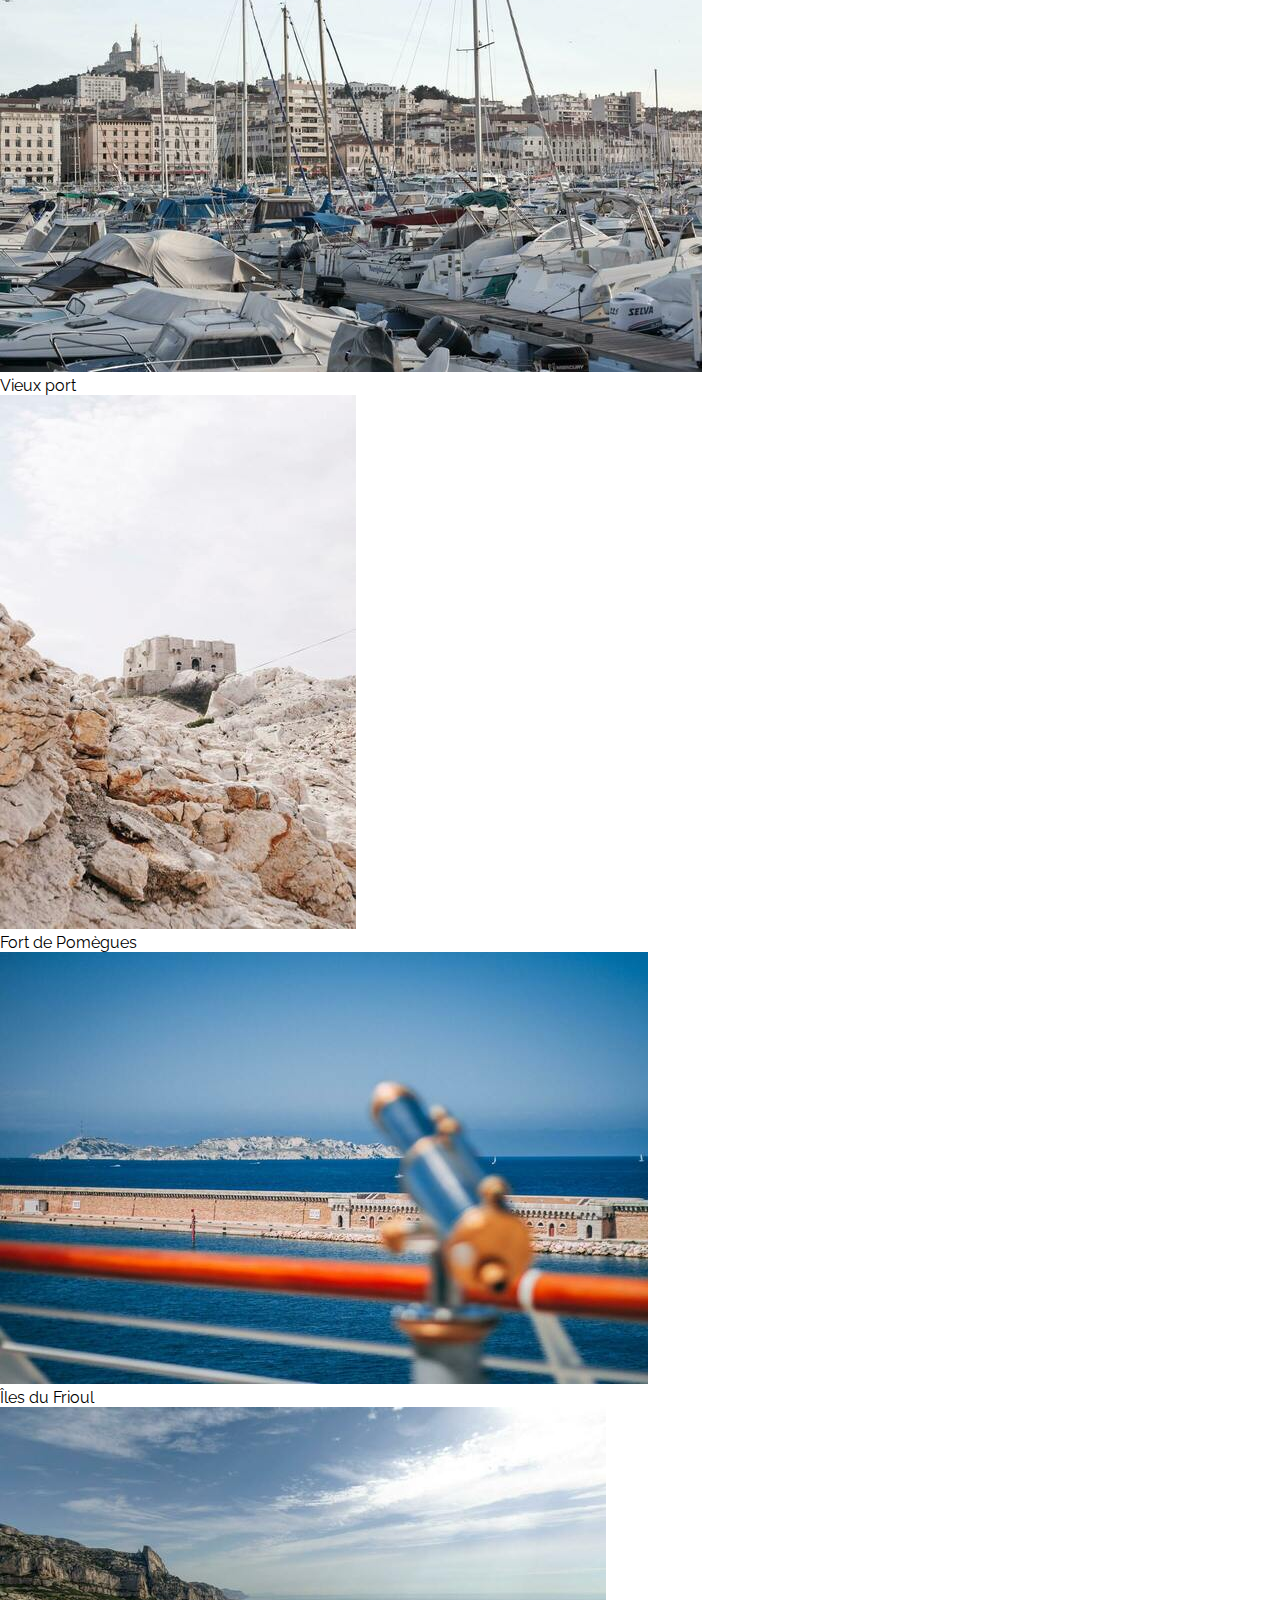
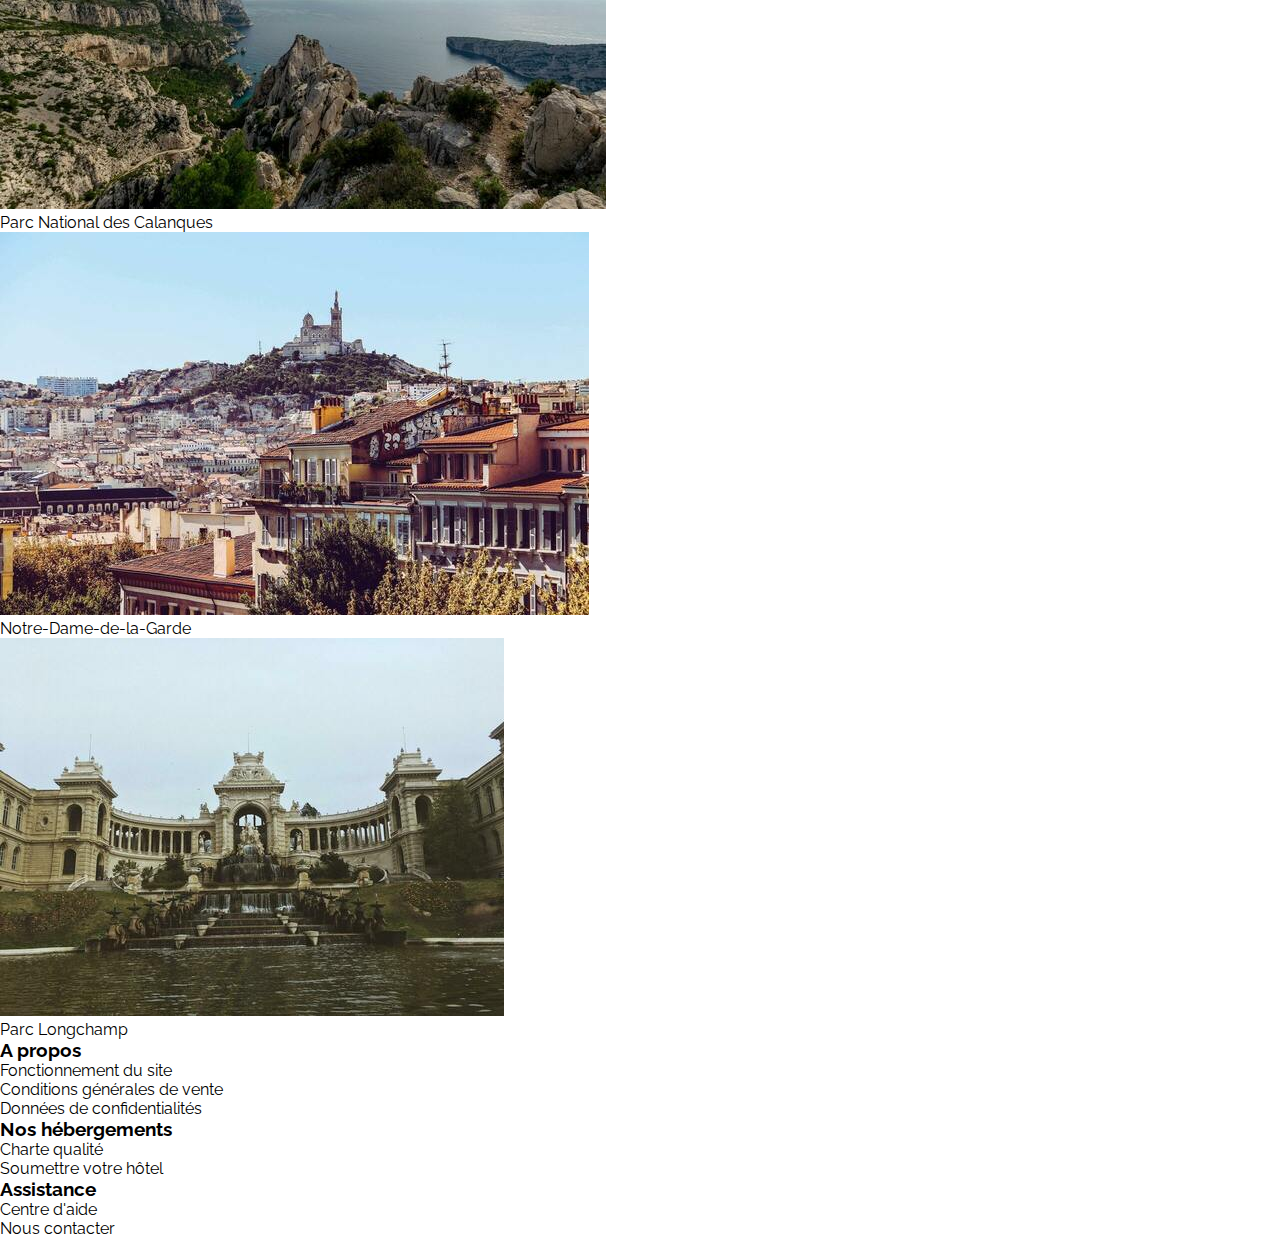
==== commit 073cee9f: "mediaqueries fonctionnelles" ====
--- a/index.html
+++ b/index.html
@@ -10,6 +10,7 @@
     <link rel="stylesheet" href="https://use.fontawesome.com/releases/v5.15.3/css/all.css">
     <link rel="stylesheet" href="./assets/css/style.css">
     <link rel="stylesheet" href="./assets/css/mobile.css">
+    <link rel="stylesheet" href="./assets/css/tablette.css">
     <link rel="stylesheet" href="./assets/css/desktop.css">
     <title>Reservia</title>
 </head>
--- a/assets/css/mobile.css
+++ b/assets/css/mobile.css
@@ -1,10 +1,11 @@
-/* Appareils avec une résolution de 768 pixels ou moins */
-
-@media only screen and (max-width: 768px) {
+/* Appareils avec une résolution de 767 pixels ou moins */
+
+@media only screen and (max-width: 767px) {
 
     /*headerSection*/
 
     header ul {
+        background-color: aqua;
         display: flex;
         flex-wrap: wrap;
         list-style: none;
@@ -93,7 +94,7 @@
     #searchSection p {
         padding-top: 1rem;
         padding-bottom: 2rem;
-        font-size: 1.4rem;
+        font-size: 1.2rem;
     }
  
     #searchBar {
@@ -417,5 +418,4 @@
       #footerSection li {
         padding-bottom: 1rem;
       }
-
-}
+  
--- a/assets/css/tablette.css
+++ b/assets/css/tablette.css
@@ -0,0 +1,420 @@
+@media only screen and (min-width: 768px) and (max-width: 1023px) {
+
+    /*headerSection*/
+
+    header ul {
+        background-color: red;
+        display: flex;
+        flex-wrap: wrap;
+        list-style: none;
+    }
+
+    header li {
+        font-size: 1.2rem;
+    }
+
+     a {
+        text-decoration: none;
+        color: black;
+    }
+
+    .navUn {
+        width: 50%;
+
+    }
+
+    .navDeux {
+        width: 50%;
+        display: flex;
+        align-items: center;
+        justify-content: flex-end;
+
+    }
+
+    .navTrois {
+        width: 50%;
+        display: flex;
+        justify-content: center;
+        padding: 1rem 0;
+        border-bottom: 3px solid #F2F2F2;
+    }
+
+    .navQuatre {
+        width: 50%;
+        display: flex;
+        justify-content: center;
+        padding: 1rem 0;
+        border-bottom: 3px solid #F2F2F2;
+    }
+
+    .navUn img {
+        padding: 1rem 0 1rem 1rem;
+    }
+
+    .navDeux a {
+        color: #0065FC;
+        font-weight: bold;
+        padding: 1rem;
+    }
+
+    .navTrois a {
+        color: black;
+    }
+
+    .navTrois a:hover {
+        color: #0065FC;
+    }
+
+    .navQuatre a {
+        color: black;
+    }
+
+    .navQuatre a:hover {
+        color: #0065FC;
+    }
+
+    .navTrois:hover {
+        color: #0065FC;
+        border-bottom: 3px solid #0065FC;
+    }
+
+    .navQuatre:hover {
+        color: #0065FC;
+        border-bottom: 3px solid #0065FC;
+    }
+
+    /*searchSection*/
+
+    #searchSection {
+        padding: 2.5rem 1.5rem;
+    }
+
+    #searchSection p {
+        padding-top: 1rem;
+        padding-bottom: 2rem;
+        font-size: 1.2rem;
+    }
+ 
+    #searchBar {
+        padding: 1rem 0;
+  }
+
+    #borderSearchBar {
+        display: flex;
+        border: 1px solid #F2F2F2;
+        border-radius: 1rem;
+  }
+
+    input {
+        padding: 1rem;
+        font-size: 1.1rem;
+        font-weight: bold;
+        width: 100%;
+        border: none;
+  }
+
+    input::placeholder {
+        color: black;
+  }
+
+    i {
+        font-size: 1.2rem;
+  }
+
+    #searchButton {
+        background-color: #0065FC;
+        min-width: 3.6rem;
+        height: 3.6rem;
+        border-radius: 1rem;
+        display: flex;
+        justify-content: center;
+        align-items: center;
+  }
+
+    .fa-search {
+        color: white;
+  }
+
+    #mapButton {
+        background-color: #F2F2F2;
+        min-width: 3.6rem;
+        height: 3.6rem;
+        border-radius: 1rem 0rem 0rem 1rem;
+        display: flex;
+        justify-content: center;
+        align-items: center;
+  }
+
+    /*containerFilters*/
+
+    #filterTitle {
+        font-weight: bold;
+        font-size: 1.3rem;
+        padding: 2rem 0;
+        width: 100%;
+      }
+    
+      #categoryFilters {
+        display: flex;
+        flex-wrap: wrap;
+      }
+
+      #containerFilters ul {
+          list-style: none;
+      }
+    
+      #categoryFilters li a {
+        display: flex;
+        align-items: center;
+        height: 3rem;
+        margin-bottom: 1rem;
+        margin-right: 1.5rem;
+        border: 2px solid #F2F2F2;
+        border-radius: 3rem;
+      }
+    
+      .wrapperIcone {
+        background-color: #DEEBFF;
+        border-radius: 3rem;
+        min-width: 3.1rem;
+        height: 3.1rem;
+        display: flex;
+        align-items: center;
+        justify-content: center;
+      }
+    
+      .wrapperFiltre {
+        font-size: 1.2rem;
+        font-weight: bold;
+        display: flex;
+        justify-content: center;
+        align-items: center;
+        padding: 0 1.3rem; 
+        color: black;
+      }
+    
+      #categoryFilters li a:hover {
+        background-color: #DEEBFF;
+        transition-duration: 0.5s;
+        border: 2px solid #DEEBFF;
+      }
+    
+      #categoryFilters i {
+        color: #0065FC;
+      }
+
+      /*containerInfo*/
+    
+      .fa-info {
+        color: #0065FC;
+        font-size: 0.8rem;
+      }
+    
+      #containerInfo {
+        display: flex;
+        padding: 1.5rem 0;
+        align-items: center;
+      }
+    
+      #wrapperInfo {
+        border: solid 2px #F2F2F2;
+        min-width: 2rem;
+        height: 2rem;
+        border-radius: 2rem;
+        display: flex;
+        justify-content: center;
+        align-items: center;
+      }
+    
+      #asideFilter {
+        padding-left: 1rem;
+        font-size: 1.2rem;
+      }
+    
+      /*popularSection*/
+
+      #popularSection {
+        background-color: #F2F2F2;
+        padding: 2.5rem 1.5rem;
+      }
+
+      #popularSection header {
+        display: flex;
+        justify-content: space-between;
+        margin-bottom: 2rem;
+      }
+
+      #popularSection header i {
+        font-size: 1.5rem;
+      }
+
+      #figurePopular {
+        display: flex;
+        flex-direction: column;
+      }
+
+      #figurePopular img {
+        width: 30%;
+        object-fit: cover;
+        margin: 0.5rem 0 0.5rem 0.5rem;
+        border-radius: 1rem 0 0 1rem;
+      }
+
+      #figurePopular figure {
+        background-color: white;
+        display: flex;
+        margin-bottom: 1rem;
+        height: 11rem;
+        border-radius: 1.5rem;
+        box-shadow: rgba(0, 0, 0, 0.24) 0px 3px 8px;
+      }
+
+      .wrapperFigureInfo {
+        display: flex;
+        flex-direction: column;
+      }
+
+      .wrapperFigureInfo span {
+        padding-bottom: 0.5rem;
+        font-weight: bold;
+      }
+
+      .starPopular {
+        display: flex;
+        flex-wrap: wrap;
+      }
+
+      .wrapperTotal {
+        display: flex;
+        flex-direction: column;
+        justify-content: space-between;
+        padding: 1rem;
+      }
+
+      .fa-star {
+        color: #0065FC;
+        font-size: 1rem;
+      }
+
+      .disabled {
+        color: #F2F2F2;
+      }
+
+      /*hostingSection*/
+
+      #hostingSection {
+        padding: 2.5rem 1.5rem;
+      }
+
+      #hostingSection header {
+        padding-bottom: 2rem;
+      }
+
+      #figureHosting {
+        display: flex;
+        flex-direction: column;
+      }
+
+      #figureHosting figure {
+        display: flex;
+        flex-direction: column;
+        height: 14rem;
+        border-radius: 1rem;
+        box-shadow: rgb(0 0 0 / 24%) 0px 3px 8px;
+        margin-bottom: 1rem;
+      }
+
+      #figureHosting img {
+        height: 60%;
+        object-fit: cover;
+        margin: 0.3rem;
+        border-radius: 1rem 1rem 0 0;
+      }
+
+      #figureHosting figcaption {
+        display: flex;
+        flex-direction: column;
+        height: 30%;
+        justify-content: space-between;
+        padding: 0 0.5rem;
+      }
+
+      #figureHosting figcaption span {
+        font-weight: bold;
+      }
+
+      #hostingSection p:last-child {
+        margin-top: 1rem;
+        font-weight: bold;
+        font-size: 1.2rem;
+      }
+
+      /* activitySection */
+
+      #activitySection {
+        padding: 2rem 1.5rem;
+      }
+
+      #activitySection header {
+        padding-bottom: 2rem;
+      }
+
+      #figureActivity {
+        display: flex;
+        flex-direction: column;
+      }
+
+      #figureActivity figure {
+        display: flex;
+        flex-direction: column;
+        height: 14rem;
+        border-radius: 1rem;
+        box-shadow: rgb(0 0 0 / 24%) 0px 3px 8px;
+        margin-bottom: 1.5rem;
+      }
+
+      #figureActivity img {
+        height: 70%;
+        object-fit: cover;
+        border-radius: 1rem 1rem 0 0;
+      }
+
+      #figureActivity figcaption {
+        height: 30%;
+        display: flex;
+        flex-direction:column;
+        justify-content: center;
+        padding-left: 1.5rem;
+        font-weight: bold;
+        font-size: 1.1rem;
+      }
+
+      /* footerSection*/
+
+      #footerSection {
+        background-color: #F2F2F2;
+        padding: 2.5rem 1.5rem;
+      }
+
+      #footerSection nav {
+        display: flex;
+        flex-direction: column;
+      }
+
+      #footerSection h3 {
+        padding: 1rem 0;
+      }
+
+      #footerSection ul {
+        list-style: none;
+        display: flex;
+        flex-direction: column;
+        height: 7rem;
+        justify-content: center;
+      }
+
+      #footerSection li {
+        padding-bottom: 1rem;
+      }
+
+}--- a/assets/css/desktop.css
+++ b/assets/css/desktop.css
@@ -1,10 +1,9 @@
-/* Appareils avec une résolution de 768 pixels ou plus */
-
-@media only screen and (min-width: 769px) {
+@media only screen and (min-width: 1024px) {
 
     /*headerSection*/
 
     header ul {
+        background-color: salmon;
         display: flex;
     }
 
@@ -305,3 +304,4 @@
       }
 
 }
+
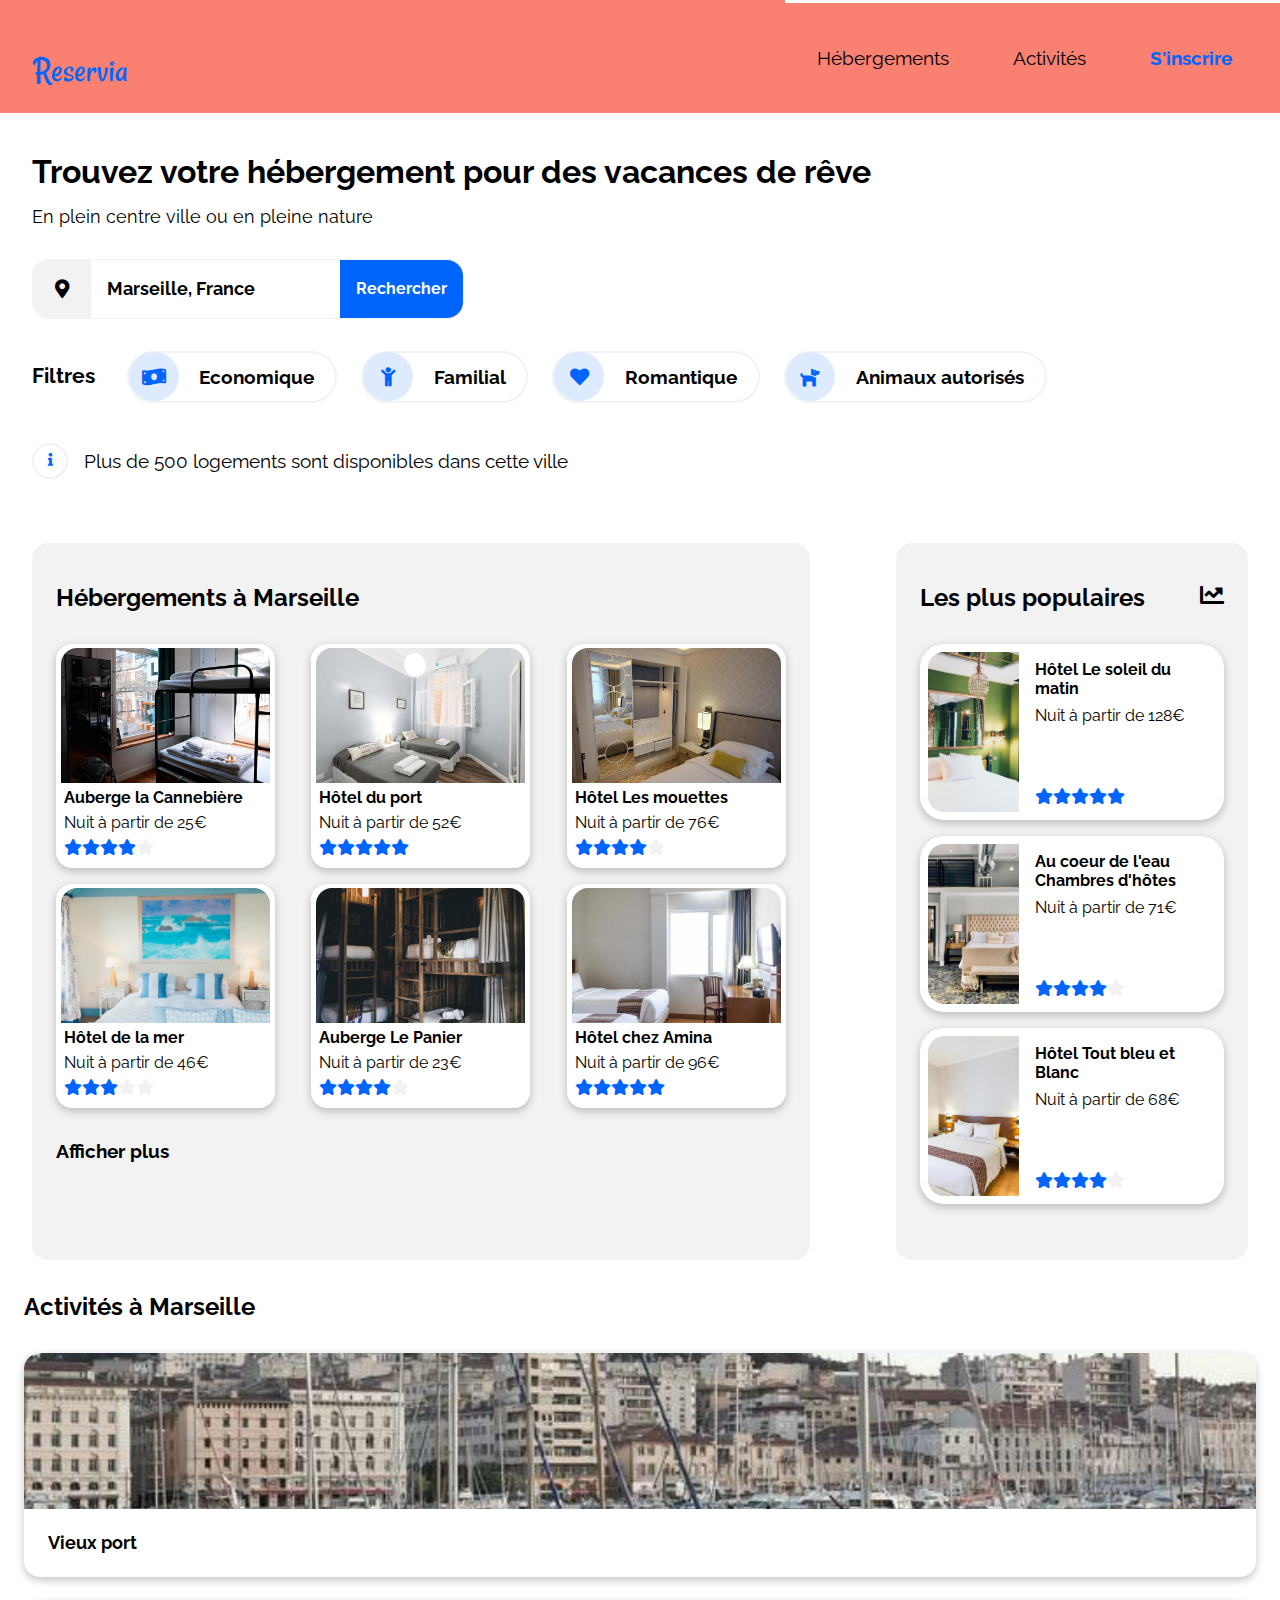
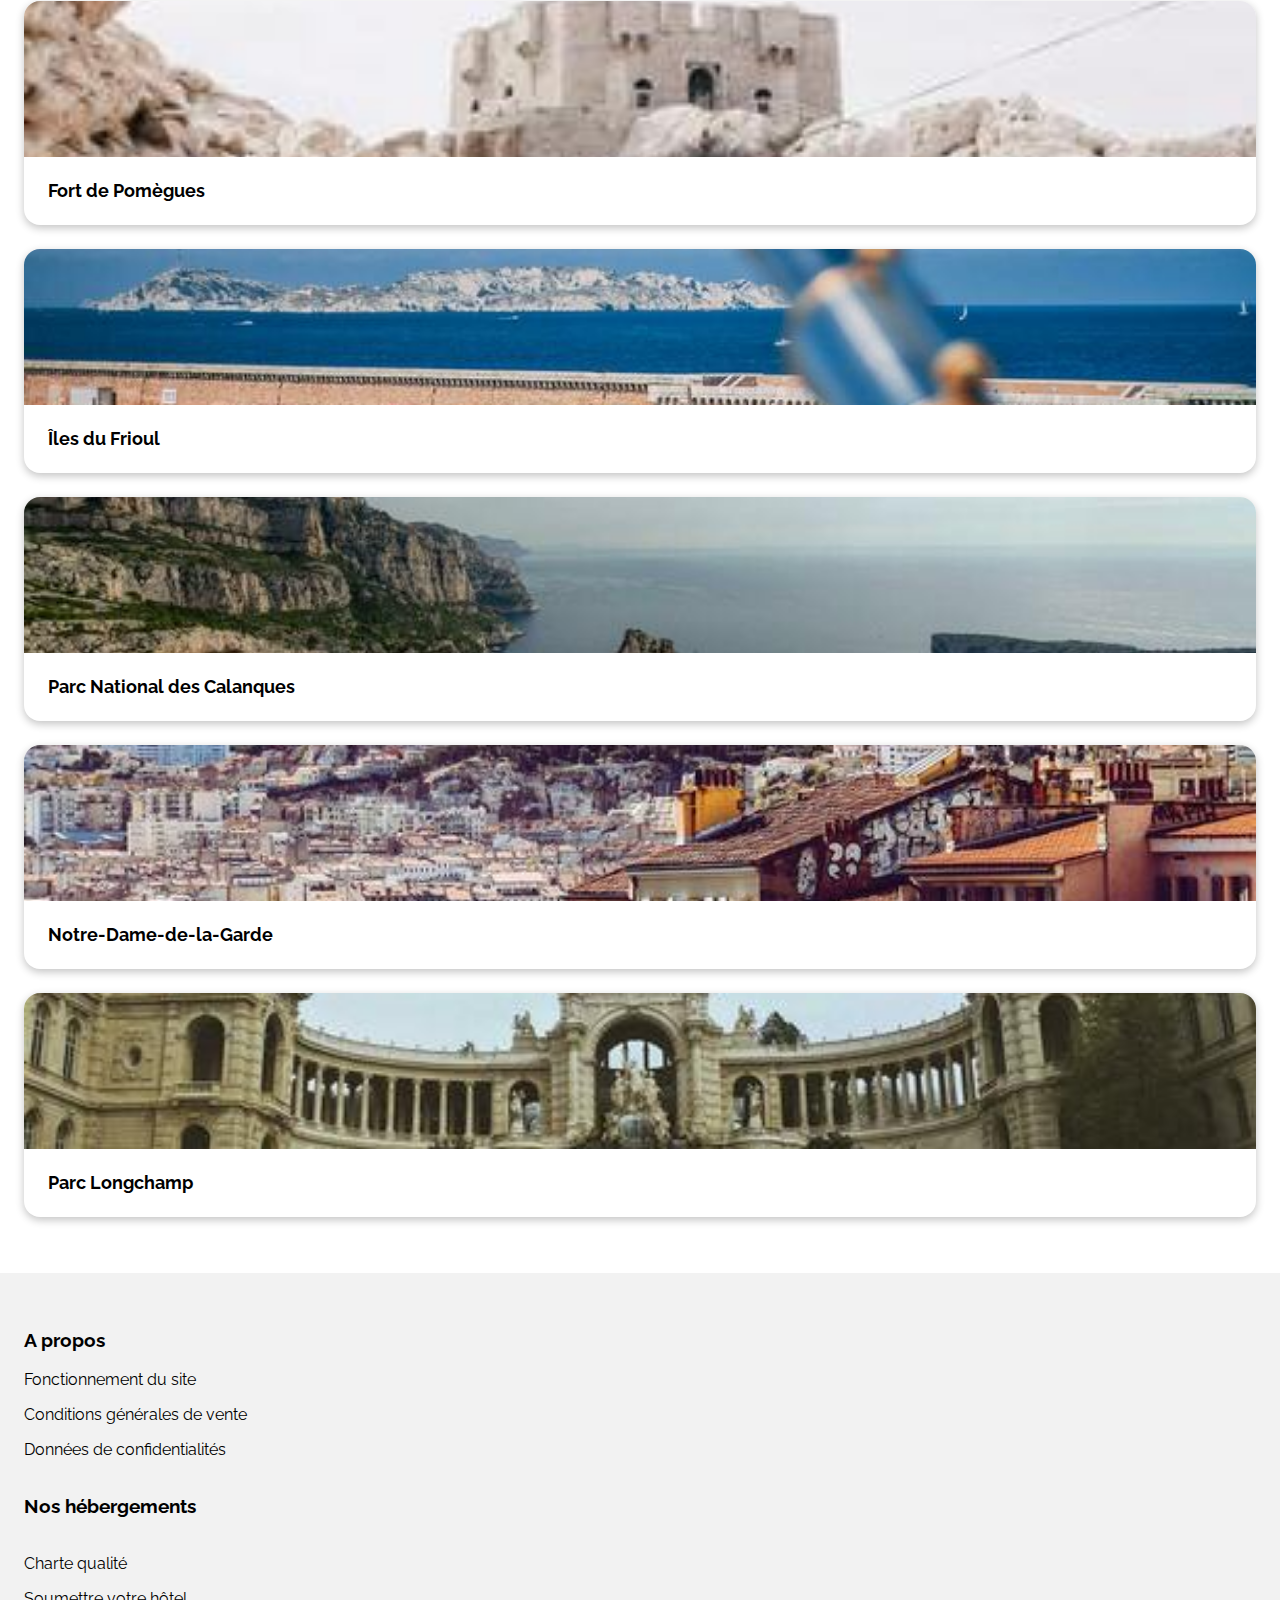
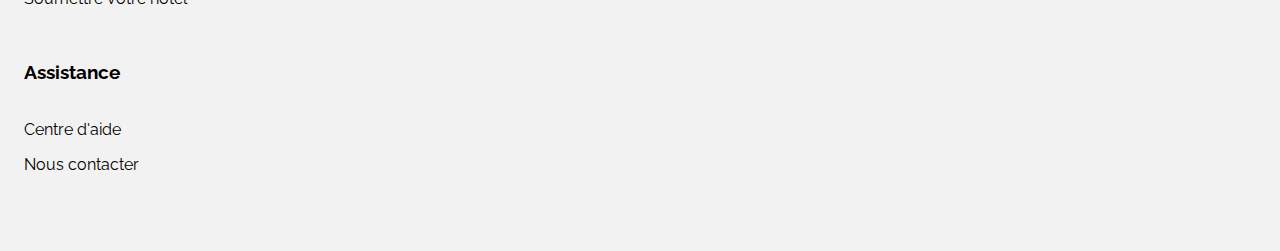
==== commit 635446ca: "adaptation Desktop et création div hostingAndPopular ok finition à faire sur les tailles" ====
--- a/index.html
+++ b/index.html
@@ -70,6 +70,7 @@
                 <aside id="asideFilter">Plus de 500 logements sont disponibles dans cette ville</aside>
             </div>
         </section>
+        <div id="hostingAndPopular">
         <aside id="popularSection">
             <header>
                 <h2>Les plus populaires</h2>
@@ -237,6 +238,7 @@
             </div>
             <p>Afficher plus</p>
         </section>
+    </div>
         <section id="activitySection">
             <header>
                 <h2 id="activites">Activités à Marseille</h2>
--- a/assets/css/desktop.css
+++ b/assets/css/desktop.css
@@ -239,6 +239,9 @@
       #popularSection {
         background-color: #F2F2F2;
         padding: 2.5rem 1.5rem;
+        width: 25%;
+        border-radius: 1rem;
+        order: 5;
       }
 
       #popularSection header {
@@ -303,5 +306,140 @@
         color: #F2F2F2;
       }
 
+      /*hostingSection*/
+
+      #hostingSection {
+        padding: 2.5rem 1.5rem;
+        width: 60%;
+        background-color: #F2F2F2;
+        border-radius: 1rem;
+      }
+
+      #hostingSection header {
+        padding-bottom: 2rem;
+      }
+
+      #figureHosting {
+        display: flex;
+        /*flex-direction: column;*/
+        flex-wrap: wrap;
+        width: 100%;
+        justify-content: space-between;
+      }
+
+      #figureHosting a {
+        width: 30%;
+      }
+
+      #figureHosting figure {
+        display: flex;
+        flex-direction: column;
+        height: 14rem;
+        border-radius: 1rem;
+        box-shadow: rgb(0 0 0 / 24%) 0px 3px 8px;
+        margin-bottom: 1rem;
+        background-color: white;
+      }
+
+      #figureHosting img {
+        height: 60%;
+        object-fit: cover;
+        margin: 0.3rem;
+        border-radius: 1rem 1rem 0 0;
+      }
+
+      #figureHosting figcaption {
+        display: flex;
+        flex-direction: column;
+        height: 30%;
+        justify-content: space-between;
+        padding: 0 0.5rem;
+      }
+
+      #figureHosting figcaption span {
+        font-weight: bold;
+      }
+
+      #hostingSection p:last-child {
+        margin-top: 1rem;
+        font-weight: bold;
+        font-size: 1.2rem;
+      }
+
+      /*hostingAndPopular*/
+
+      #hostingAndPopular {
+        display: flex;
+        justify-content: space-between;
+        padding: 0 2rem;
+      }
+
+      /* activitySection */
+
+      #activitySection {
+        padding: 2rem 1.5rem;
+      }
+
+      #activitySection header {
+        padding-bottom: 2rem;
+      }
+
+      #figureActivity {
+        display: flex;
+        flex-direction: column;
+      }
+
+      #figureActivity figure {
+        display: flex;
+        flex-direction: column;
+        height: 14rem;
+        border-radius: 1rem;
+        box-shadow: rgb(0 0 0 / 24%) 0px 3px 8px;
+        margin-bottom: 1.5rem;
+      }
+
+      #figureActivity img {
+        height: 70%;
+        object-fit: cover;
+        border-radius: 1rem 1rem 0 0;
+      }
+
+      #figureActivity figcaption {
+        height: 30%;
+        display: flex;
+        flex-direction:column;
+        justify-content: center;
+        padding-left: 1.5rem;
+        font-weight: bold;
+        font-size: 1.1rem;
+      }
+
+      /* footerSection*/
+
+      #footerSection {
+        background-color: #F2F2F2;
+        padding: 2.5rem 1.5rem;
+      }
+
+      #footerSection nav {
+        display: flex;
+        flex-direction: column;
+      }
+
+      #footerSection h3 {
+        padding: 1rem 0;
+      }
+
+      #footerSection ul {
+        list-style: none;
+        display: flex;
+        flex-direction: column;
+        height: 7rem;
+        justify-content: center;
+      }
+
+      #footerSection li {
+        padding-bottom: 1rem;
+      }
+        
 }
-
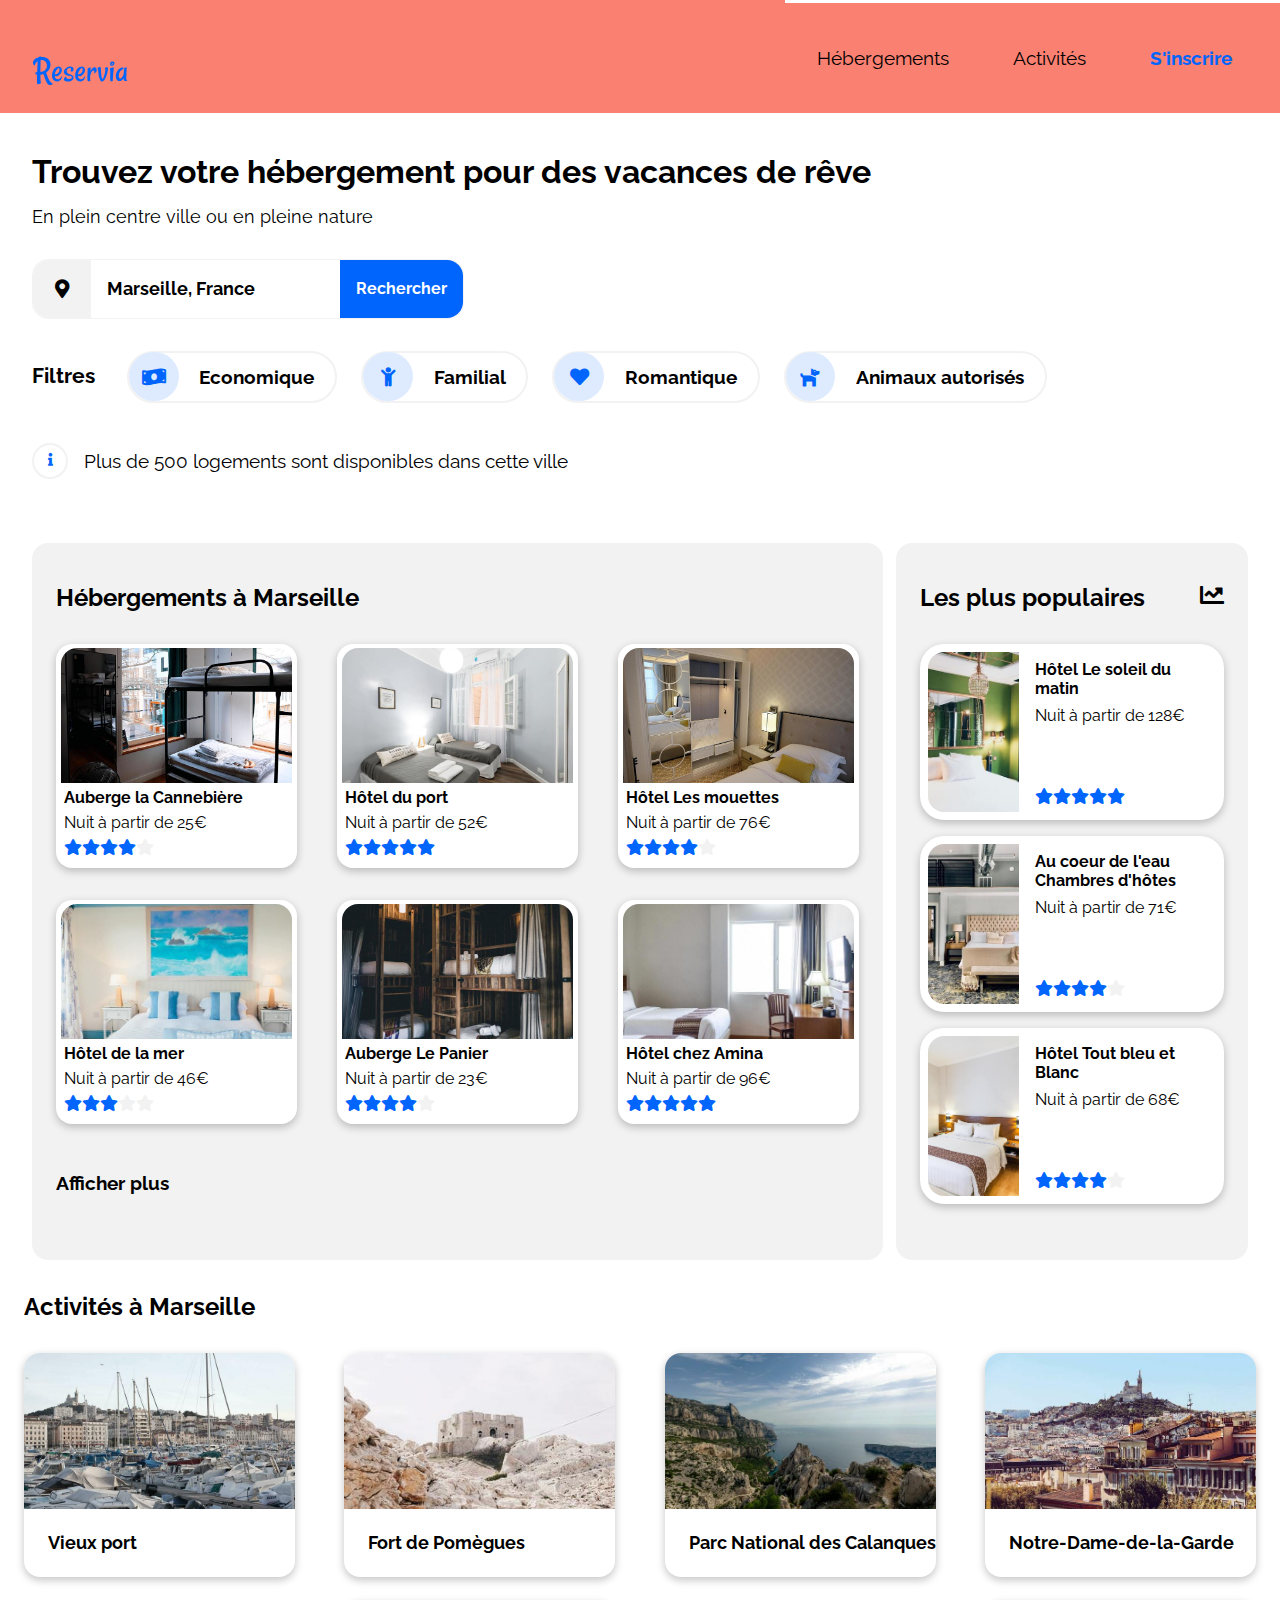
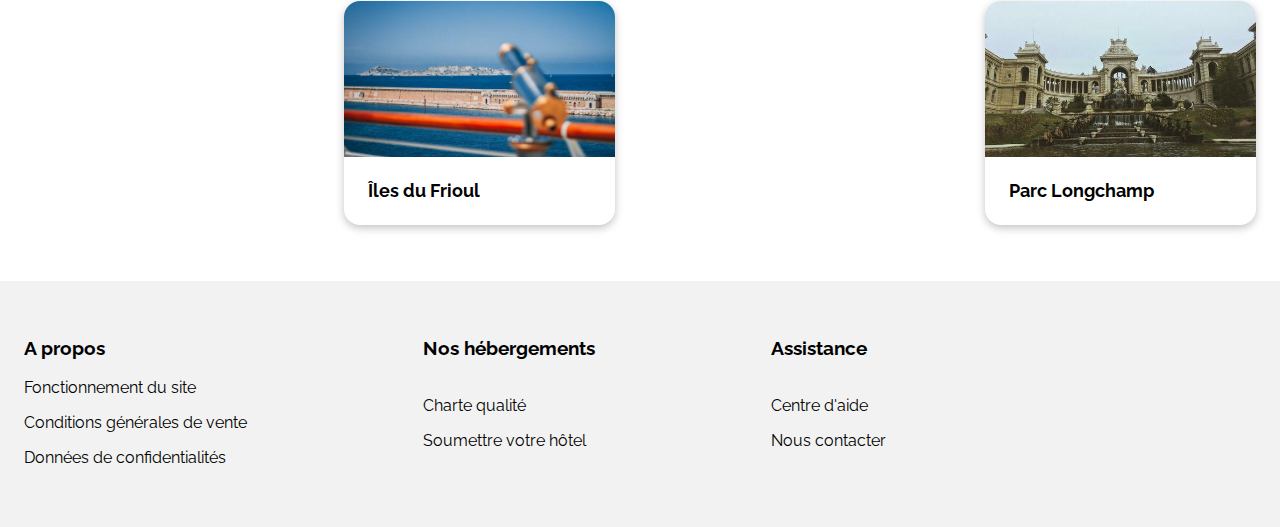
==== commit 77d0fb65: "structure html modifiée + essaie de taille en css Desktop" ====
--- a/index.html
+++ b/index.html
@@ -244,7 +244,7 @@
                 <h2 id="activites">Activités à Marseille</h2>
             </header>
             <div id="figureActivity">
-                <a href="#">
+                <a id ="vieuxPort" href="#">
                     <figure>
                         <img src="./assets/img/activites/4_small/activity1.jpg" alt="Vieux port">
                         <figcaption>
@@ -252,7 +252,8 @@
                         </figcaption>
                     </figure>
                 </a>
-                <a href="#">
+                <div id="wrapperPomeguesFrioul">
+                <a id ="fortPomegues" href="#">
                     <figure>
                         <img src="./assets/img/activites/4_small/activity2.jpg" alt="Fort de Pomègues">
                         <figcaption>
@@ -260,7 +261,7 @@
                         </figcaption>
                     </figure>
                 </a>
-                <a href="#">
+                <a id="ilesFrioul" href="#">
                     <figure>
                         <img src="./assets/img/activites/4_small/activity3.jpg" alt="Iles du Frioul">
                         <figcaption>
@@ -268,7 +269,8 @@
                         </figcaption>
                     </figure>
                 </a>
-                <a href="#">
+                </div>
+                <a id="parcNational" href="#">
                     <figure>
                         <img src="./assets/img/activites/4_small/activity4.jpg" alt="Parc National des Calanques">
                         <figcaption>
@@ -276,7 +278,8 @@
                         </figcaption>
                     </figure>
                 </a>
-                <a href="#">
+                <div id="wrapperDameLongchamp">
+                <a id="notreDame" href="#">
                     <figure>
                         <img src="./assets/img/activites/4_small/activity5.jpg" alt="Notre-Dame-de-la-Garde">
                         <figcaption>
@@ -284,7 +287,7 @@
                         </figcaption>
                     </figure>
                 </a>
-                <a href="#">
+                <a id="parcLongchamp" href="#">
                     <figure>
                         <img src="./assets/img/activites/4_small/activity6.jpg" alt="Parc Longchamp">
                         <figcaption>
@@ -292,6 +295,7 @@
                         </figcaption>
                     </figure>
                 </a>
+                </div>
             </div>
         </section>
     </main>
--- a/assets/css/mobile.css
+++ b/assets/css/mobile.css
@@ -1,5 +1,3 @@
-/* Appareils avec une résolution de 767 pixels ou moins */
-
 @media only screen and (max-width: 767px) {
 
     /*headerSection*/
@@ -419,3 +417,5 @@
         padding-bottom: 1rem;
       }
   
+    }
+    --- a/assets/css/tablette.css
+++ b/assets/css/tablette.css
@@ -417,4 +417,4 @@
         padding-bottom: 1rem;
       }
 
-}+}
--- a/assets/css/desktop.css
+++ b/assets/css/desktop.css
@@ -310,7 +310,7 @@
 
       #hostingSection {
         padding: 2.5rem 1.5rem;
-        width: 60%;
+        width: 66%;
         background-color: #F2F2F2;
         border-radius: 1rem;
       }
@@ -337,7 +337,7 @@
         height: 14rem;
         border-radius: 1rem;
         box-shadow: rgb(0 0 0 / 24%) 0px 3px 8px;
-        margin-bottom: 1rem;
+        margin-bottom: 2rem;
         background-color: white;
       }
 
@@ -386,7 +386,20 @@
 
       #figureActivity {
         display: flex;
-        flex-direction: column;
+        justify-content: space-between;
+        /*flex-direction: column;*/
+      }
+
+      #figureActivity a {
+        width: 22%;
+      }
+
+      #wrapperPomeguesFrioul {
+        width: 22%;
+      }
+
+      #wrapperDameLongchamp {
+        width: 22%;
       }
 
       #figureActivity figure {
@@ -414,6 +427,8 @@
         font-size: 1.1rem;
       }
 
+      /* new size*/
+      
       /* footerSection*/
 
       #footerSection {
@@ -423,7 +438,9 @@
 
       #footerSection nav {
         display: flex;
-        flex-direction: column;
+        /*flex-direction: column;*/
+        width: 70%;
+        justify-content: space-between;
       }
 
       #footerSection h3 {
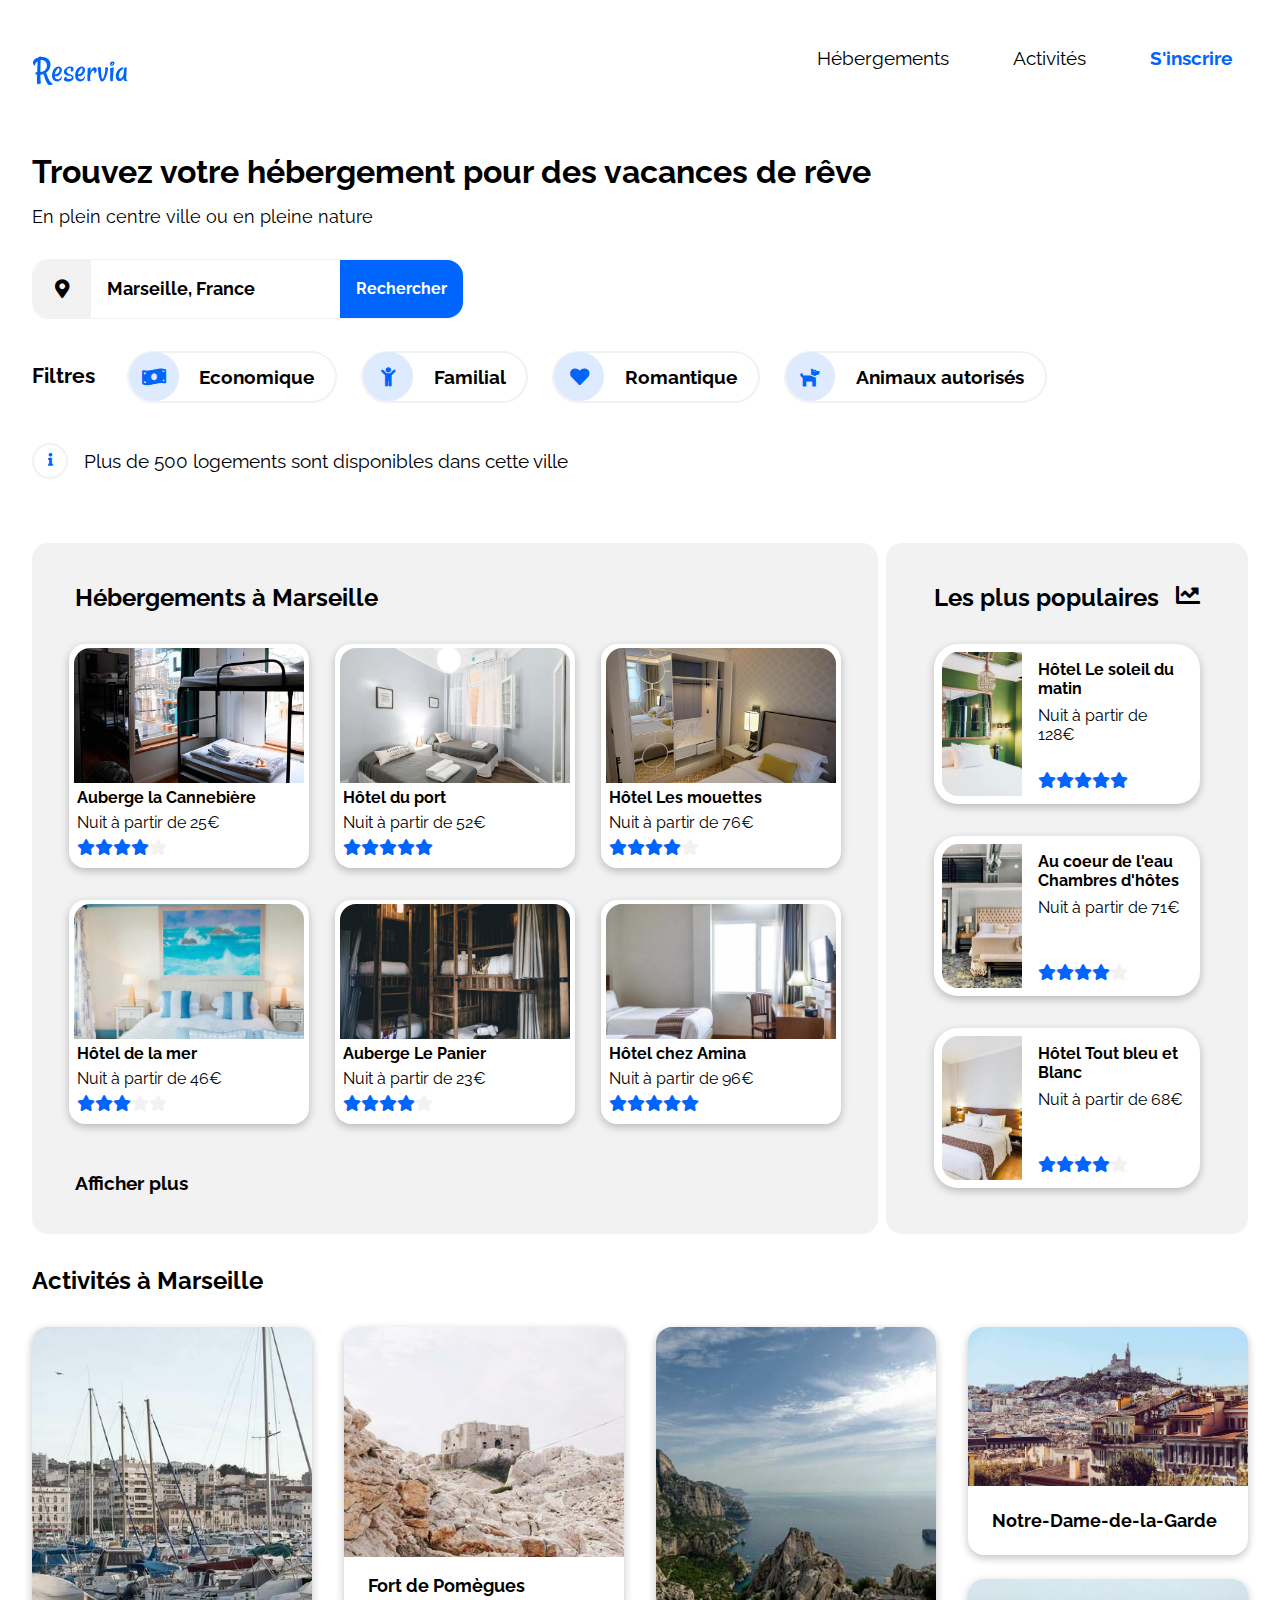
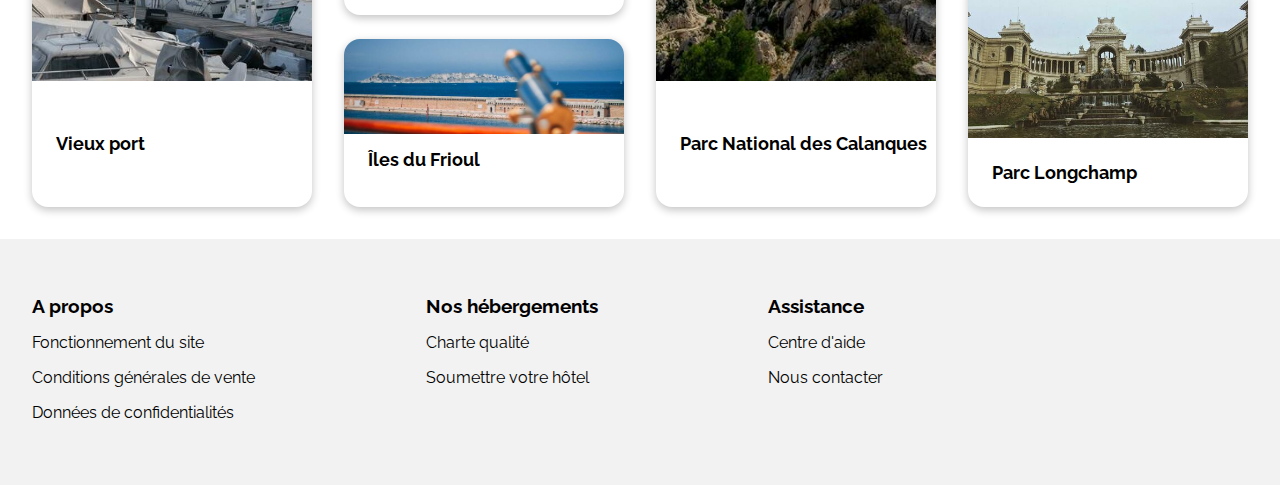
==== commit 6327db75: "suppression couleur header + petit fix" ====
--- a/index.html
+++ b/index.html
@@ -71,180 +71,180 @@
             </div>
         </section>
         <div id="hostingAndPopular">
-        <aside id="popularSection">
-            <header>
-                <h2>Les plus populaires</h2>
-                <i class="fas fa-chart-line"></i>
-            </header>
-            <div id="figurePopular">
-                <a href="#">
-                    <figure>
-                        <img src="./assets/img/hebergements/4_small/popular1.jpg" alt="Hôtel Le soleil du matin">
-                        <figcaption class="wrapperTotal">
-                            <div class="wrapperFigureInfo">
-                                <span>Hôtel Le soleil du matin</span>
-                                <p>Nuit à partir de 128€</p>
-                            </div>
-                            <div class="starPopular">
-                                <i class="fas fa-star"></i>
-                                <i class="fas fa-star"></i>
-                                <i class="fas fa-star"></i>
-                                <i class="fas fa-star"></i>
-                                <i class="fas fa-star"></i>
-                            </div>
-                        </figcaption>
-                    </figure>
-                </a>
-                <a href="#">
-                    <figure>
-                        <img src="./assets/img/hebergements/4_small/popular2.jpg"
-                            alt="Au coeur de l'eau Chambres d'hôtes">
-                        <figcaption class="wrapperTotal">
-                            <div class="wrapperFigureInfo">
-                                <span>Au coeur de l'eau Chambres d'hôtes</span>
-                                <p>Nuit à partir de 71€</p>
-                            </div>
-                            <div class="starPopular">
-                                <i class="fas fa-star"></i>
-                                <i class="fas fa-star"></i>
-                                <i class="fas fa-star"></i>
-                                <i class="fas fa-star"></i>
-                                <i class="fas fa-star disabled"></i>
-                            </div>
-                        </figcaption>
-                    </figure>
-                </a>
-                <a href="#">
-                    <figure>
-                        <img src="./assets/img/hebergements/4_small/popular3.jpg" alt="Hôtel Tout bleu et Blanc">
-                        <figcaption class="wrapperTotal">
-                            <div class="wrapperFigureInfo">
-                                <span>Hôtel Tout bleu et Blanc</span>
-                                <p>Nuit à partir de 68€</p>
-                            </div>
-                            <div class="starPopular">
-                                <i class="fas fa-star"></i>
-                                <i class="fas fa-star"></i>
-                                <i class="fas fa-star"></i>
-                                <i class="fas fa-star"></i>
-                                <i class="fas fa-star disabled"></i>
-                            </div>
-                        </figcaption>
-                    </figure>
-                </a>
-            </div>
-        </aside>
-        <section id="hostingSection">
-            <header>
-                <h2 id="hebergements">Hébergements à Marseille</h2>
-            </header>
-            <div id="figureHosting">
-                <a href="#">
-                    <figure>
-                        <img src="./assets/img/hebergements/4_small/hosting1.jpg" alt="Auberge la Cannebière">
-                        <figcaption>
-                            <span>Auberge la Cannebière</span>
-                            <p>Nuit à partir de 25€</p>
-                            <div class="starPopular">
-                                <i class="fas fa-star"></i>
-                                <i class="fas fa-star"></i>
-                                <i class="fas fa-star"></i>
-                                <i class="fas fa-star"></i>
-                                <i class="fas fa-star disabled"></i>
-                            </div>
-                        </figcaption>
-                    </figure>
-                </a>
-                <a href="#">
-                    <figure>
-                        <img src="./assets/img/hebergements/4_small/hosting2.jpg" alt="Hôtel du port">
-                        <figcaption>
-                            <span>Hôtel du port</span>
-                            <p>Nuit à partir de 52€</p>
-                            <div class="starPopular">
-                                <i class="fas fa-star"></i>
-                                <i class="fas fa-star"></i>
-                                <i class="fas fa-star"></i>
-                                <i class="fas fa-star"></i>
-                                <i class="fas fa-star"></i>
-                            </div>
-                        </figcaption>
-                    </figure>
-                </a>
-                <a href="#">
-                    <figure>
-                        <img src="./assets/img/hebergements/4_small/hosting3.jpg" alt="Hôtel Les mouettes">
-                        <figcaption>
-                            <span>Hôtel Les mouettes</span>
-                            <p>Nuit à partir de 76€</p>
-                            <div class="starPopular">
-                                <i class="fas fa-star"></i>
-                                <i class="fas fa-star"></i>
-                                <i class="fas fa-star"></i>
-                                <i class="fas fa-star"></i>
-                                <i class="fas fa-star disabled"></i>
-                            </div>
-                        </figcaption>
-                    </figure>
-                </a>
-                <a href="#">
-                    <figure>
-                        <img src="./assets/img/hebergements/4_small/hosting4.jpg" alt="Hôtel de la mer">
-                        <figcaption>
-                            <span>Hôtel de la mer</span>
-                            <p>Nuit à partir de 46€</p>
-                            <div class="starPopular">
-                                <i class="fas fa-star"></i>
-                                <i class="fas fa-star"></i>
-                                <i class="fas fa-star"></i>
-                                <i class="fas fa-star disabled"></i>
-                                <i class="fas fa-star disabled"></i>
-                            </div>
-                        </figcaption>
-                    </figure>
-                </a>
-                <a href="#">
-                    <figure>
-                        <img src="./assets/img/hebergements/4_small/hosting5.jpg" alt="Auberge Le Panier">
-                        <figcaption>
-                            <span>Auberge Le Panier</span>
-                            <p>Nuit à partir de 23€</p>
-                            <div class="starPopular">
-                                <i class="fas fa-star"></i>
-                                <i class="fas fa-star"></i>
-                                <i class="fas fa-star"></i>
-                                <i class="fas fa-star"></i>
-                                <i class="fas fa-star disabled"></i>
-                            </div>
-                        </figcaption>
-                    </figure>
-                </a>
-                <a href="#">
-                    <figure>
-                        <img src="./assets/img/hebergements/4_small/hosting6.jpg" alt="Hôtel chez Amina">
-                        <figcaption>
-                            <span>Hôtel chez Amina</span>
-                            <p>Nuit à partir de 96€</p>
-                            <div class="starPopular">
-                                <i class="fas fa-star"></i>
-                                <i class="fas fa-star"></i>
-                                <i class="fas fa-star"></i>
-                                <i class="fas fa-star"></i>
-                                <i class="fas fa-star"></i>
-                            </div>
-                        </figcaption>
-                    </figure>
-                </a>
-            </div>
-            <p>Afficher plus</p>
-        </section>
-    </div>
+            <aside id="popularSection">
+                <header>
+                    <h2>Les plus populaires</h2>
+                    <i class="fas fa-chart-line"></i>
+                </header>
+                <div id="figurePopular">
+                    <a href="#">
+                        <figure>
+                            <img src="./assets/img/hebergements/4_small/popular1.jpg" alt="Hôtel Le soleil du matin">
+                            <figcaption class="wrapperTotal">
+                                <div class="wrapperFigureInfo">
+                                    <span>Hôtel Le soleil du matin</span>
+                                    <p>Nuit à partir de 128€</p>
+                                </div>
+                                <div class="starPopular">
+                                    <i class="fas fa-star"></i>
+                                    <i class="fas fa-star"></i>
+                                    <i class="fas fa-star"></i>
+                                    <i class="fas fa-star"></i>
+                                    <i class="fas fa-star"></i>
+                                </div>
+                            </figcaption>
+                        </figure>
+                    </a>
+                    <a href="#">
+                        <figure>
+                            <img src="./assets/img/hebergements/4_small/popular2.jpg"
+                                alt="Au coeur de l'eau Chambres d'hôtes">
+                            <figcaption class="wrapperTotal">
+                                <div class="wrapperFigureInfo">
+                                    <span>Au coeur de l'eau Chambres d'hôtes</span>
+                                    <p>Nuit à partir de 71€</p>
+                                </div>
+                                <div class="starPopular">
+                                    <i class="fas fa-star"></i>
+                                    <i class="fas fa-star"></i>
+                                    <i class="fas fa-star"></i>
+                                    <i class="fas fa-star"></i>
+                                    <i class="fas fa-star disabled"></i>
+                                </div>
+                            </figcaption>
+                        </figure>
+                    </a>
+                    <a href="#">
+                        <figure>
+                            <img src="./assets/img/hebergements/4_small/popular3.jpg" alt="Hôtel Tout bleu et Blanc">
+                            <figcaption class="wrapperTotal">
+                                <div class="wrapperFigureInfo">
+                                    <span>Hôtel Tout bleu et Blanc</span>
+                                    <p>Nuit à partir de 68€</p>
+                                </div>
+                                <div class="starPopular">
+                                    <i class="fas fa-star"></i>
+                                    <i class="fas fa-star"></i>
+                                    <i class="fas fa-star"></i>
+                                    <i class="fas fa-star"></i>
+                                    <i class="fas fa-star disabled"></i>
+                                </div>
+                            </figcaption>
+                        </figure>
+                    </a>
+                </div>
+            </aside>
+            <section id="hostingSection">
+                <header>
+                    <h2 id="hebergements">Hébergements à Marseille</h2>
+                </header>
+                <div id="figureHosting">
+                    <a href="#">
+                        <figure>
+                            <img src="./assets/img/hebergements/4_small/hosting1.jpg" alt="Auberge la Cannebière">
+                            <figcaption>
+                                <span>Auberge la Cannebière</span>
+                                <p>Nuit à partir de 25€</p>
+                                <div class="starPopular">
+                                    <i class="fas fa-star"></i>
+                                    <i class="fas fa-star"></i>
+                                    <i class="fas fa-star"></i>
+                                    <i class="fas fa-star"></i>
+                                    <i class="fas fa-star disabled"></i>
+                                </div>
+                            </figcaption>
+                        </figure>
+                    </a>
+                    <a href="#">
+                        <figure>
+                            <img src="./assets/img/hebergements/4_small/hosting2.jpg" alt="Hôtel du port">
+                            <figcaption>
+                                <span>Hôtel du port</span>
+                                <p>Nuit à partir de 52€</p>
+                                <div class="starPopular">
+                                    <i class="fas fa-star"></i>
+                                    <i class="fas fa-star"></i>
+                                    <i class="fas fa-star"></i>
+                                    <i class="fas fa-star"></i>
+                                    <i class="fas fa-star"></i>
+                                </div>
+                            </figcaption>
+                        </figure>
+                    </a>
+                    <a href="#">
+                        <figure>
+                            <img src="./assets/img/hebergements/4_small/hosting3.jpg" alt="Hôtel Les mouettes">
+                            <figcaption>
+                                <span>Hôtel Les mouettes</span>
+                                <p>Nuit à partir de 76€</p>
+                                <div class="starPopular">
+                                    <i class="fas fa-star"></i>
+                                    <i class="fas fa-star"></i>
+                                    <i class="fas fa-star"></i>
+                                    <i class="fas fa-star"></i>
+                                    <i class="fas fa-star disabled"></i>
+                                </div>
+                            </figcaption>
+                        </figure>
+                    </a>
+                    <a href="#">
+                        <figure>
+                            <img src="./assets/img/hebergements/4_small/hosting4.jpg" alt="Hôtel de la mer">
+                            <figcaption>
+                                <span>Hôtel de la mer</span>
+                                <p>Nuit à partir de 46€</p>
+                                <div class="starPopular">
+                                    <i class="fas fa-star"></i>
+                                    <i class="fas fa-star"></i>
+                                    <i class="fas fa-star"></i>
+                                    <i class="fas fa-star disabled"></i>
+                                    <i class="fas fa-star disabled"></i>
+                                </div>
+                            </figcaption>
+                        </figure>
+                    </a>
+                    <a href="#">
+                        <figure>
+                            <img src="./assets/img/hebergements/4_small/hosting5.jpg" alt="Auberge Le Panier">
+                            <figcaption>
+                                <span>Auberge Le Panier</span>
+                                <p>Nuit à partir de 23€</p>
+                                <div class="starPopular">
+                                    <i class="fas fa-star"></i>
+                                    <i class="fas fa-star"></i>
+                                    <i class="fas fa-star"></i>
+                                    <i class="fas fa-star"></i>
+                                    <i class="fas fa-star disabled"></i>
+                                </div>
+                            </figcaption>
+                        </figure>
+                    </a>
+                    <a href="#">
+                        <figure>
+                            <img src="./assets/img/hebergements/4_small/hosting6.jpg" alt="Hôtel chez Amina">
+                            <figcaption>
+                                <span>Hôtel chez Amina</span>
+                                <p>Nuit à partir de 96€</p>
+                                <div class="starPopular">
+                                    <i class="fas fa-star"></i>
+                                    <i class="fas fa-star"></i>
+                                    <i class="fas fa-star"></i>
+                                    <i class="fas fa-star"></i>
+                                    <i class="fas fa-star"></i>
+                                </div>
+                            </figcaption>
+                        </figure>
+                    </a>
+                </div>
+                <p>Afficher plus</p>
+            </section>
+        </div>
         <section id="activitySection">
             <header>
                 <h2 id="activites">Activités à Marseille</h2>
             </header>
             <div id="figureActivity">
-                <a id ="vieuxPort" href="#">
+                <a id="vieuxPort" href="#">
                     <figure>
                         <img src="./assets/img/activites/4_small/activity1.jpg" alt="Vieux port">
                         <figcaption>
@@ -253,22 +253,22 @@
                     </figure>
                 </a>
                 <div id="wrapperPomeguesFrioul">
-                <a id ="fortPomegues" href="#">
-                    <figure>
-                        <img src="./assets/img/activites/4_small/activity2.jpg" alt="Fort de Pomègues">
-                        <figcaption>
-                            <span>Fort de Pomègues</span>
-                        </figcaption>
-                    </figure>
-                </a>
-                <a id="ilesFrioul" href="#">
-                    <figure>
-                        <img src="./assets/img/activites/4_small/activity3.jpg" alt="Iles du Frioul">
-                        <figcaption>
-                            <span>Îles du Frioul</span>
-                        </figcaption>
-                    </figure>
-                </a>
+                    <a id="fortPomegues" href="#">
+                        <figure>
+                            <img src="./assets/img/activites/4_small/activity2.jpg" alt="Fort de Pomègues">
+                            <figcaption>
+                                <span>Fort de Pomègues</span>
+                            </figcaption>
+                        </figure>
+                    </a>
+                    <a id="ilesFrioul" href="#">
+                        <figure>
+                            <img src="./assets/img/activites/4_small/activity3.jpg" alt="Iles du Frioul">
+                            <figcaption>
+                                <span>Îles du Frioul</span>
+                            </figcaption>
+                        </figure>
+                    </a>
                 </div>
                 <a id="parcNational" href="#">
                     <figure>
@@ -279,22 +279,22 @@
                     </figure>
                 </a>
                 <div id="wrapperDameLongchamp">
-                <a id="notreDame" href="#">
-                    <figure>
-                        <img src="./assets/img/activites/4_small/activity5.jpg" alt="Notre-Dame-de-la-Garde">
-                        <figcaption>
-                            <span>Notre-Dame-de-la-Garde</span>
-                        </figcaption>
-                    </figure>
-                </a>
-                <a id="parcLongchamp" href="#">
-                    <figure>
-                        <img src="./assets/img/activites/4_small/activity6.jpg" alt="Parc Longchamp">
-                        <figcaption>
-                            <span>Parc Longchamp</span>
-                        </figcaption>
-                    </figure>
-                </a>
+                    <a id="notreDame" href="#">
+                        <figure>
+                            <img src="./assets/img/activites/4_small/activity5.jpg" alt="Notre-Dame-de-la-Garde">
+                            <figcaption>
+                                <span>Notre-Dame-de-la-Garde</span>
+                            </figcaption>
+                        </figure>
+                    </a>
+                    <a id="parcLongchamp" href="#">
+                        <figure>
+                            <img src="./assets/img/activites/4_small/activity6.jpg" alt="Parc Longchamp">
+                            <figcaption>
+                                <span>Parc Longchamp</span>
+                            </figcaption>
+                        </figure>
+                    </a>
                 </div>
             </div>
         </section>
@@ -327,4 +327,4 @@
     </footer>
 </body>
 
-</html>+</html>
--- a/assets/css/style.css
+++ b/assets/css/style.css
@@ -2,4 +2,9 @@
     font-family: 'Raleway', sans-serif;
     margin: 0;
     padding: 0;
+    
 } 
+
+figure:hover {
+    border: 2px solid #0065FC;
+}
--- a/assets/css/mobile.css
+++ b/assets/css/mobile.css
@@ -3,7 +3,6 @@
     /*headerSection*/
 
     header ul {
-        background-color: aqua;
         display: flex;
         flex-wrap: wrap;
         list-style: none;
@@ -407,10 +406,6 @@
 
       #footerSection ul {
         list-style: none;
-        display: flex;
-        flex-direction: column;
-        height: 7rem;
-        justify-content: center;
       }
 
       #footerSection li {
--- a/assets/css/tablette.css
+++ b/assets/css/tablette.css
@@ -3,7 +3,6 @@
     /*headerSection*/
 
     header ul {
-        background-color: red;
         display: flex;
         flex-wrap: wrap;
         list-style: none;
@@ -304,6 +303,9 @@
 
       #hostingSection {
         padding: 2.5rem 1.5rem;
+        /*margin-right: 0.5rem;*/
+        background-color: #F2F2F2;
+        /*border-radius: 1rem;*/
       }
 
       #hostingSection header {
@@ -312,7 +314,14 @@
 
       #figureHosting {
         display: flex;
-        flex-direction: column;
+        /*flex-direction: column;*/
+        flex-wrap: wrap;
+        width: 100%;
+        justify-content: space-between;
+      }
+
+      #figureHosting a {
+        width: 30%;
       }
 
       #figureHosting figure {
@@ -321,7 +330,8 @@
         height: 14rem;
         border-radius: 1rem;
         box-shadow: rgb(0 0 0 / 24%) 0px 3px 8px;
-        margin-bottom: 1rem;
+        margin-bottom: 2rem;
+        background-color: white;
       }
 
       #figureHosting img {
@@ -389,16 +399,22 @@
         font-size: 1.1rem;
       }
 
-      /* footerSection*/
+      /*footerSection*/
 
       #footerSection {
         background-color: #F2F2F2;
-        padding: 2.5rem 1.5rem;
+        padding: 2.5rem 2rem;
       }
 
       #footerSection nav {
         display: flex;
-        flex-direction: column;
+        /*flex-direction: column;*/
+        width: 70%;
+        justify-content: space-between;
+      }
+
+      #footerSection nav div {
+        padding-right: 1rem;
       }
 
       #footerSection h3 {
@@ -410,7 +426,6 @@
         display: flex;
         flex-direction: column;
         height: 7rem;
-        justify-content: center;
       }
 
       #footerSection li {
--- a/assets/css/desktop.css
+++ b/assets/css/desktop.css
@@ -3,7 +3,6 @@
     /*headerSection*/
 
     header ul {
-        background-color: salmon;
         display: flex;
     }
 
@@ -198,7 +197,7 @@
     
       #categoryFilters li a:hover {
         background-color: #DEEBFF;
-        transition-duration: 0.5s;
+        transition-duration: 0.7s;
         border: 2px solid #DEEBFF;
       }
     
@@ -238,8 +237,8 @@
 
       #popularSection {
         background-color: #F2F2F2;
-        padding: 2.5rem 1.5rem;
-        width: 25%;
+        padding: 2.5rem 3rem 1rem;
+        width: 22%;
         border-radius: 1rem;
         order: 5;
       }
@@ -257,6 +256,8 @@
       #figurePopular {
         display: flex;
         flex-direction: column;
+        height: 35rem;
+        justify-content: space-between;
       }
 
       #figurePopular img {
@@ -270,7 +271,7 @@
         background-color: white;
         display: flex;
         margin-bottom: 1rem;
-        height: 11rem;
+        height: 10rem;
         border-radius: 1.5rem;
         box-shadow: rgba(0, 0, 0, 0.24) 0px 3px 8px;
       }
@@ -310,6 +311,7 @@
 
       #hostingSection {
         padding: 2.5rem 1.5rem;
+        margin-right: 0.5rem;
         width: 66%;
         background-color: #F2F2F2;
         border-radius: 1rem;
@@ -317,6 +319,7 @@
 
       #hostingSection header {
         padding-bottom: 2rem;
+        padding-left: 1.2rem;
       }
 
       #figureHosting {
@@ -324,7 +327,7 @@
         /*flex-direction: column;*/
         flex-wrap: wrap;
         width: 100%;
-        justify-content: space-between;
+        justify-content: space-around;
       }
 
       #figureHosting a {
@@ -364,6 +367,7 @@
         margin-top: 1rem;
         font-weight: bold;
         font-size: 1.2rem;
+        padding-left: 1.2rem;
       }
 
       /*hostingAndPopular*/
@@ -374,10 +378,10 @@
         padding: 0 2rem;
       }
 
-      /* activitySection */
+      /*activitySection */
 
       #activitySection {
-        padding: 2rem 1.5rem;
+        padding: 2rem 2rem;
       }
 
       #activitySection header {
@@ -391,21 +395,23 @@
       }
 
       #figureActivity a {
-        width: 22%;
+        width: 23%;
       }
 
       #wrapperPomeguesFrioul {
-        width: 22%;
+        width: 23%;
+        height: 30rem;
       }
 
       #wrapperDameLongchamp {
-        width: 22%;
+        width: 23%;
+        height: 30rem;
       }
 
       #figureActivity figure {
         display: flex;
         flex-direction: column;
-        height: 14rem;
+        /*height: 14rem;*/
         border-radius: 1rem;
         box-shadow: rgb(0 0 0 / 24%) 0px 3px 8px;
         margin-bottom: 1.5rem;
@@ -427,13 +433,61 @@
         font-size: 1.1rem;
       }
 
-      /* new size*/
-      
-      /* footerSection*/
+      /*new size figureActivity*/
+
+      #vieuxPort {
+        height: 30rem;
+      }
+
+      #vieuxPort figure {
+        height: 100%;
+      }
+
+      #vieuxPort figure img {
+        height: 85%;
+      }
+
+      #parcNational {
+        height: 30rem;
+      }
+
+      #parcNational figure {
+        height: 100%;
+      }
+
+      #parcNational figure img {
+        height: 85%;
+      }
+
+      #fortPomegues figure {
+        height: 60%;
+      }
+
+      #fortPomegues figure img {
+        height: 80%;
+      }
+
+      #ilesFrioul figure {
+        height: 35%;
+      }
+
+      #ilesFrioul figure img {
+        height: 57%;
+      }
+
+      #notreDame figure {
+        height: 47.5%;
+      }
+
+      #parcLongchamp figure {
+        height: 47.5%;
+      }
+
+      /*footerSection*/
 
       #footerSection {
         background-color: #F2F2F2;
-        padding: 2.5rem 1.5rem;
+        padding: 2.5rem 2rem;
       }
 
       #footerSection nav {
@@ -452,7 +506,6 @@
         display: flex;
         flex-direction: column;
         height: 7rem;
-        justify-content: center;
       }
 
       #footerSection li {
